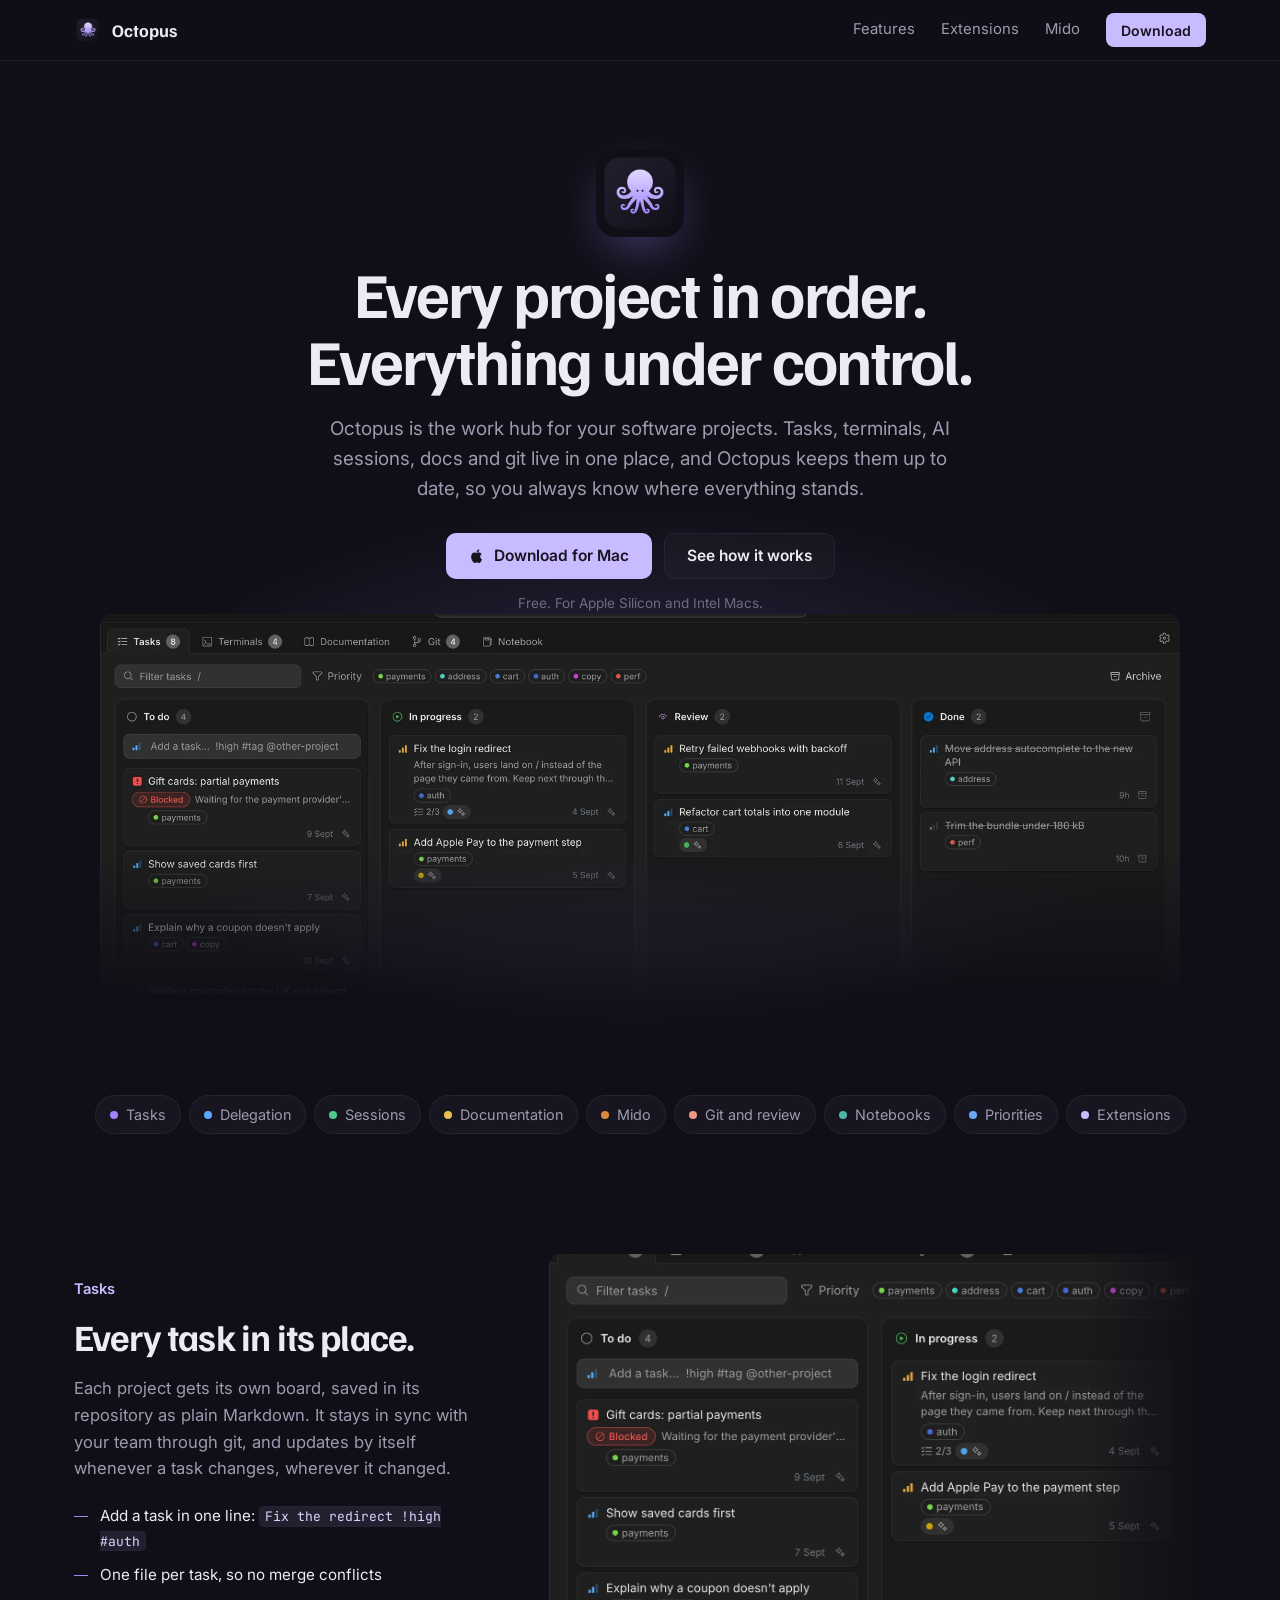
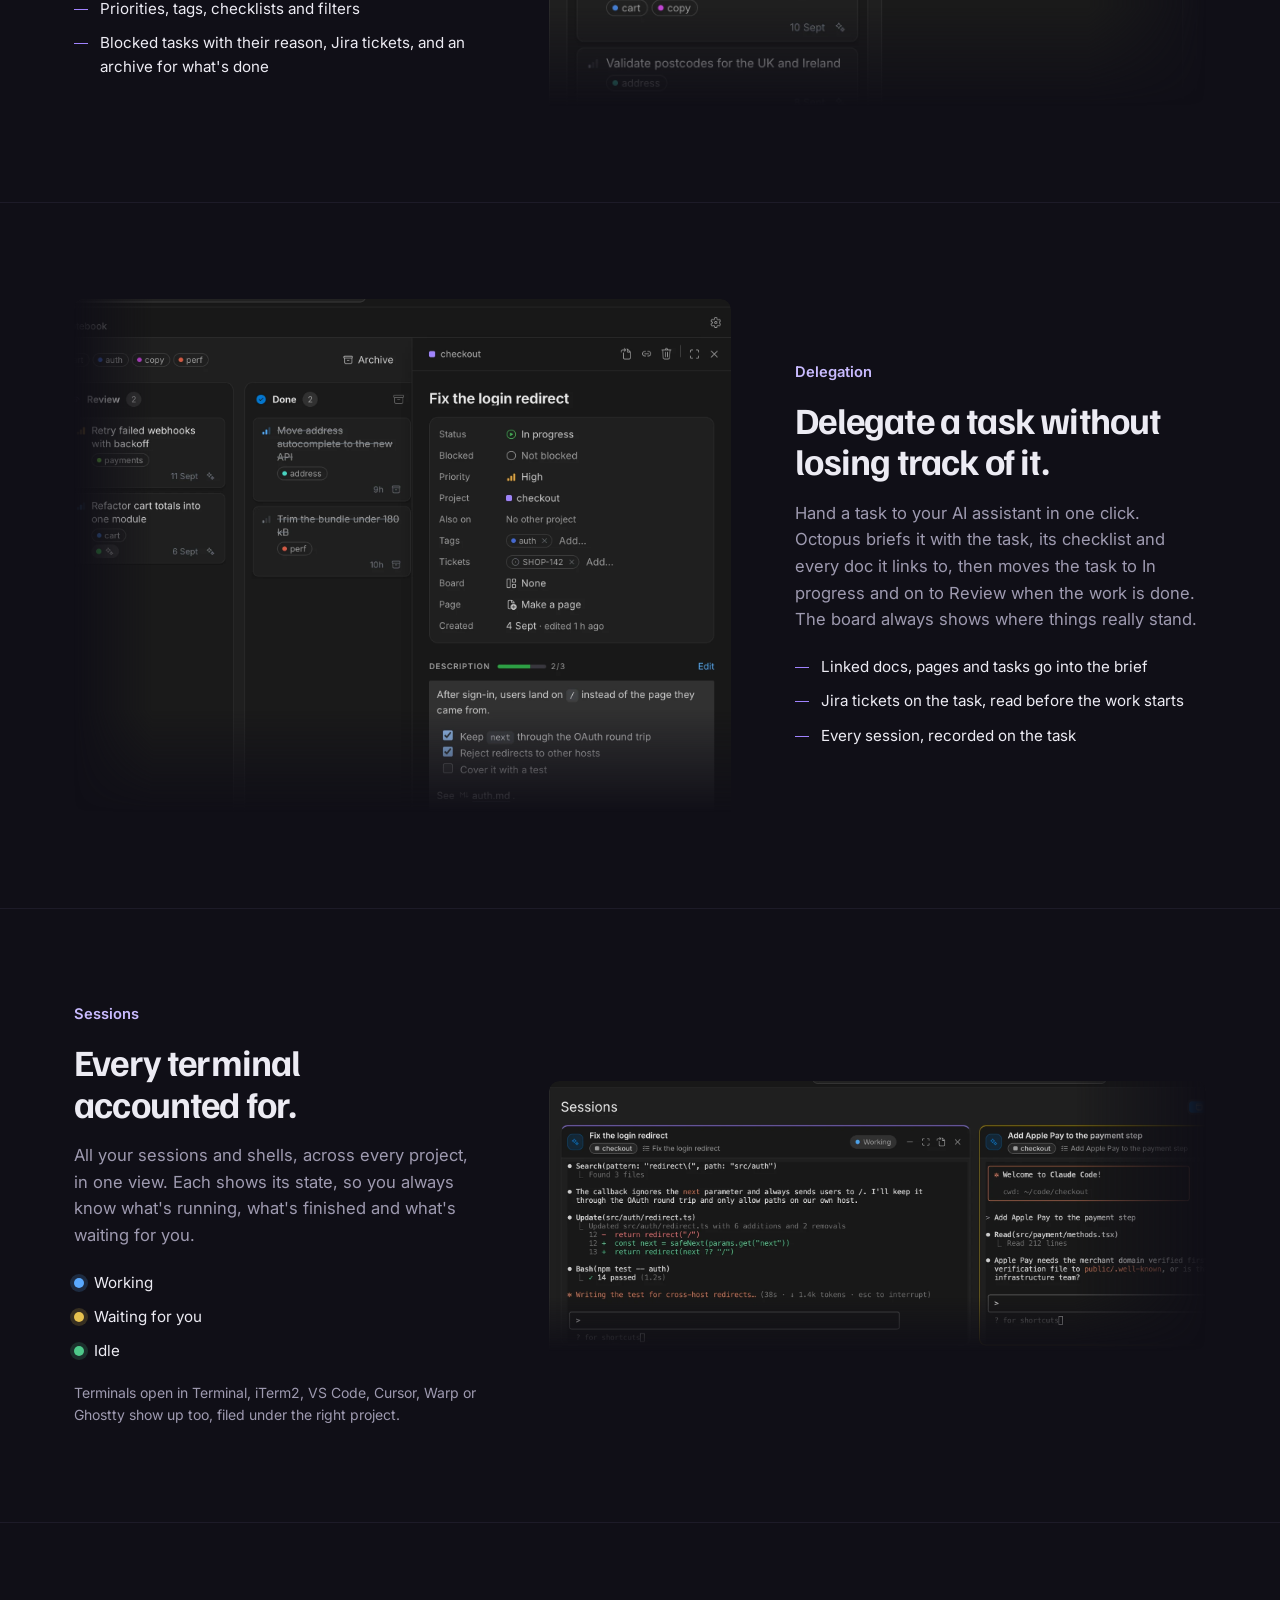
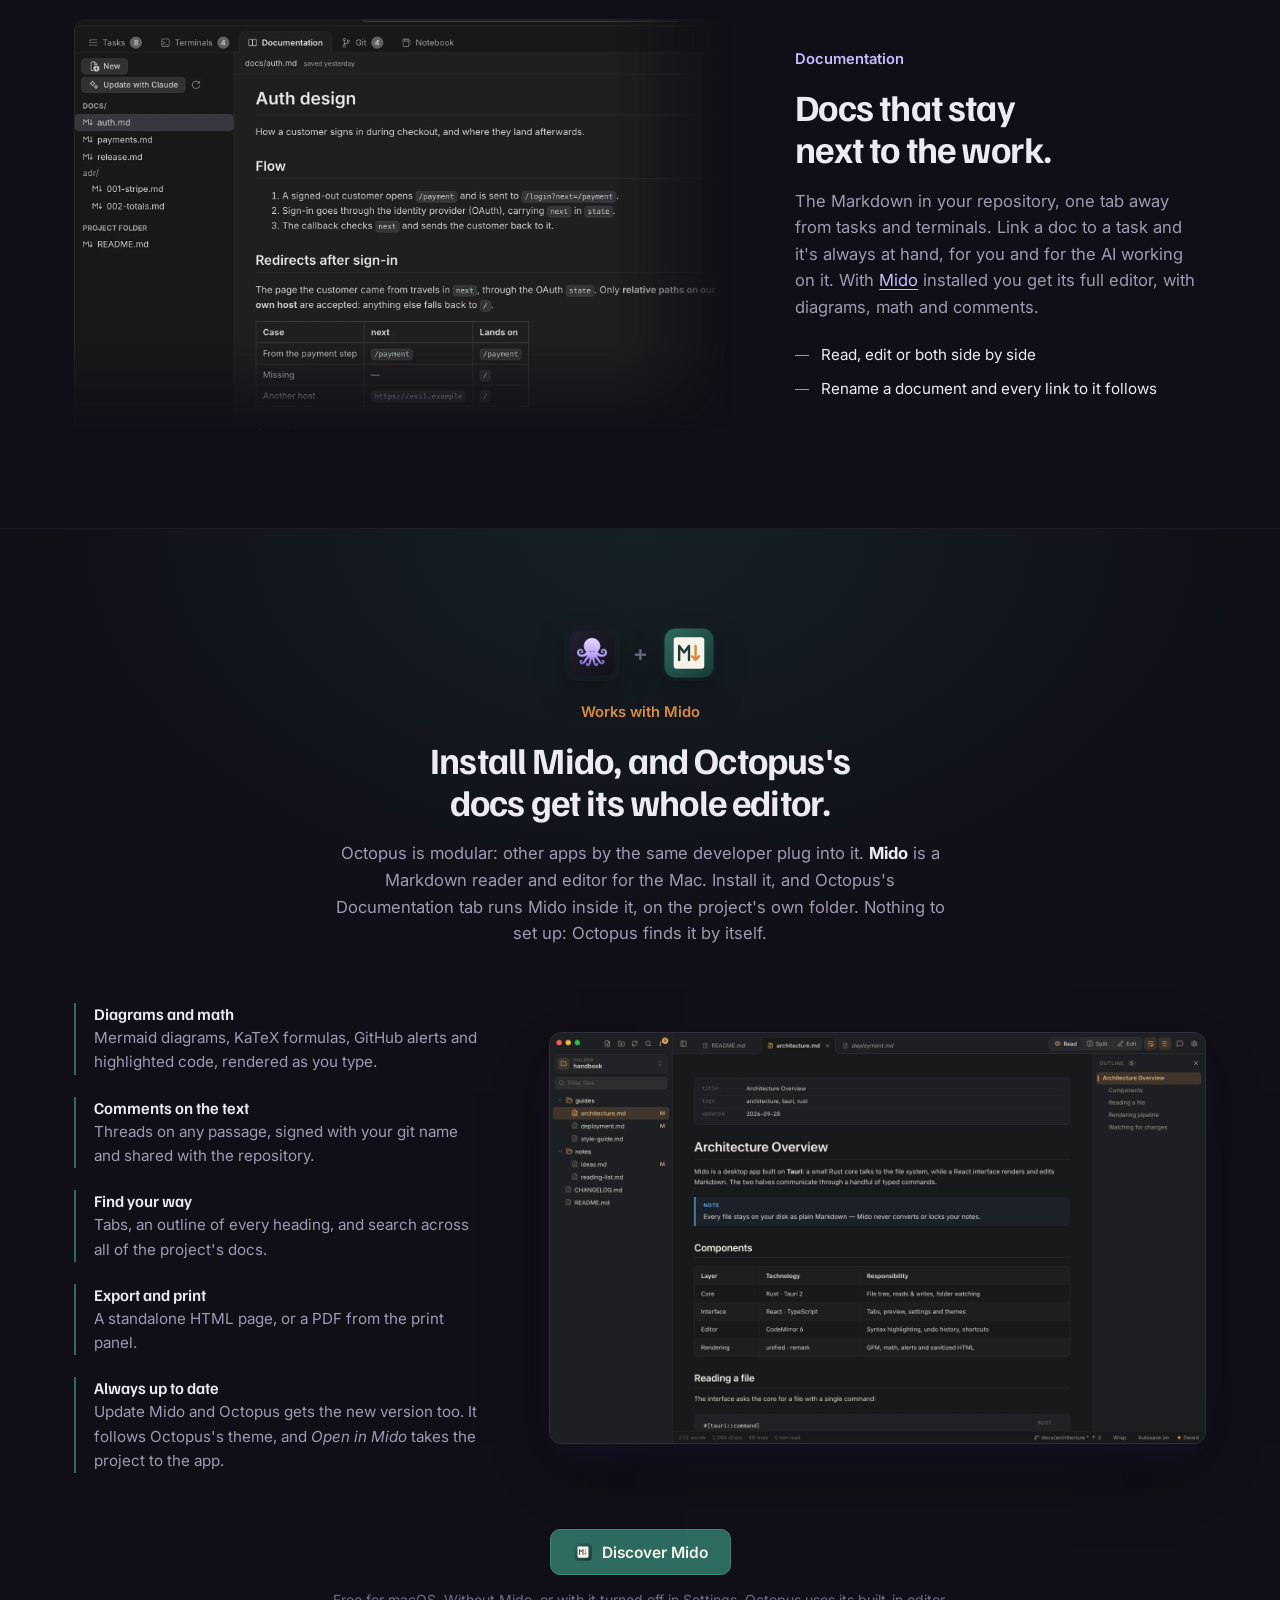
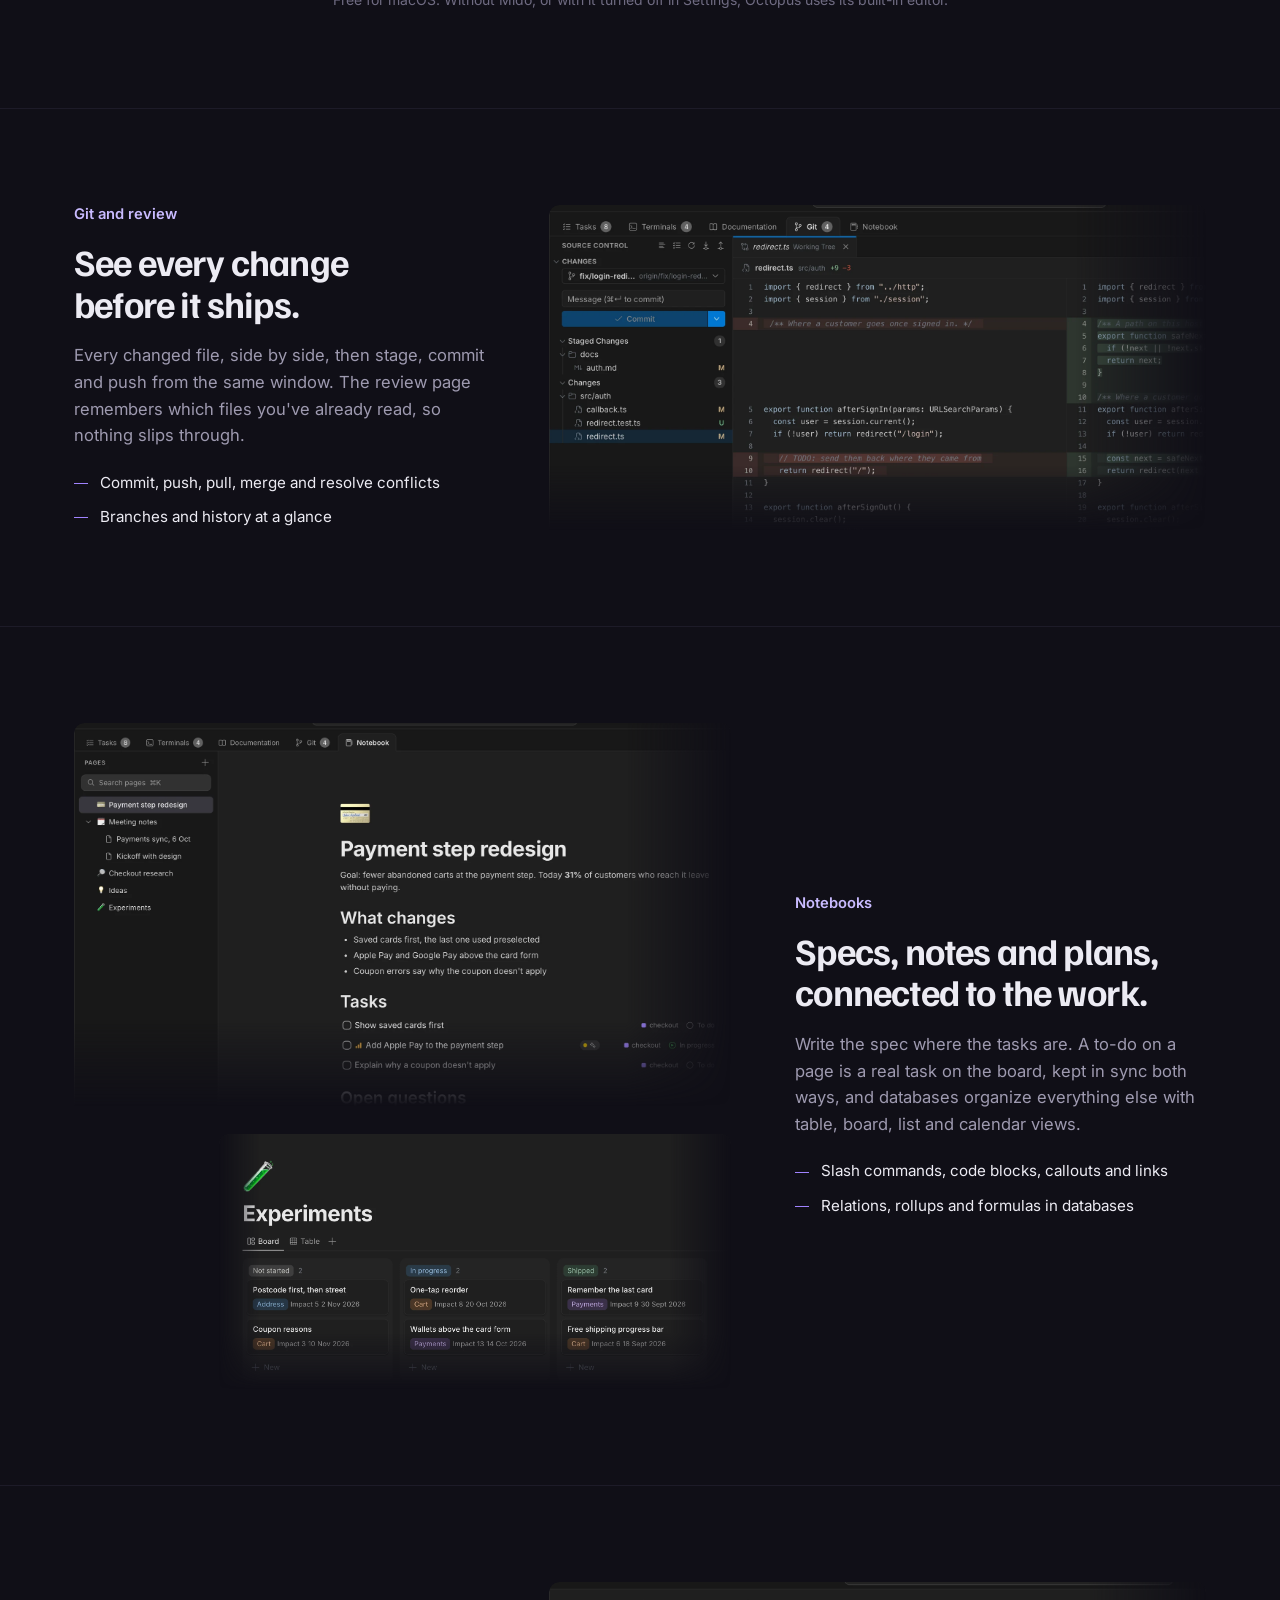
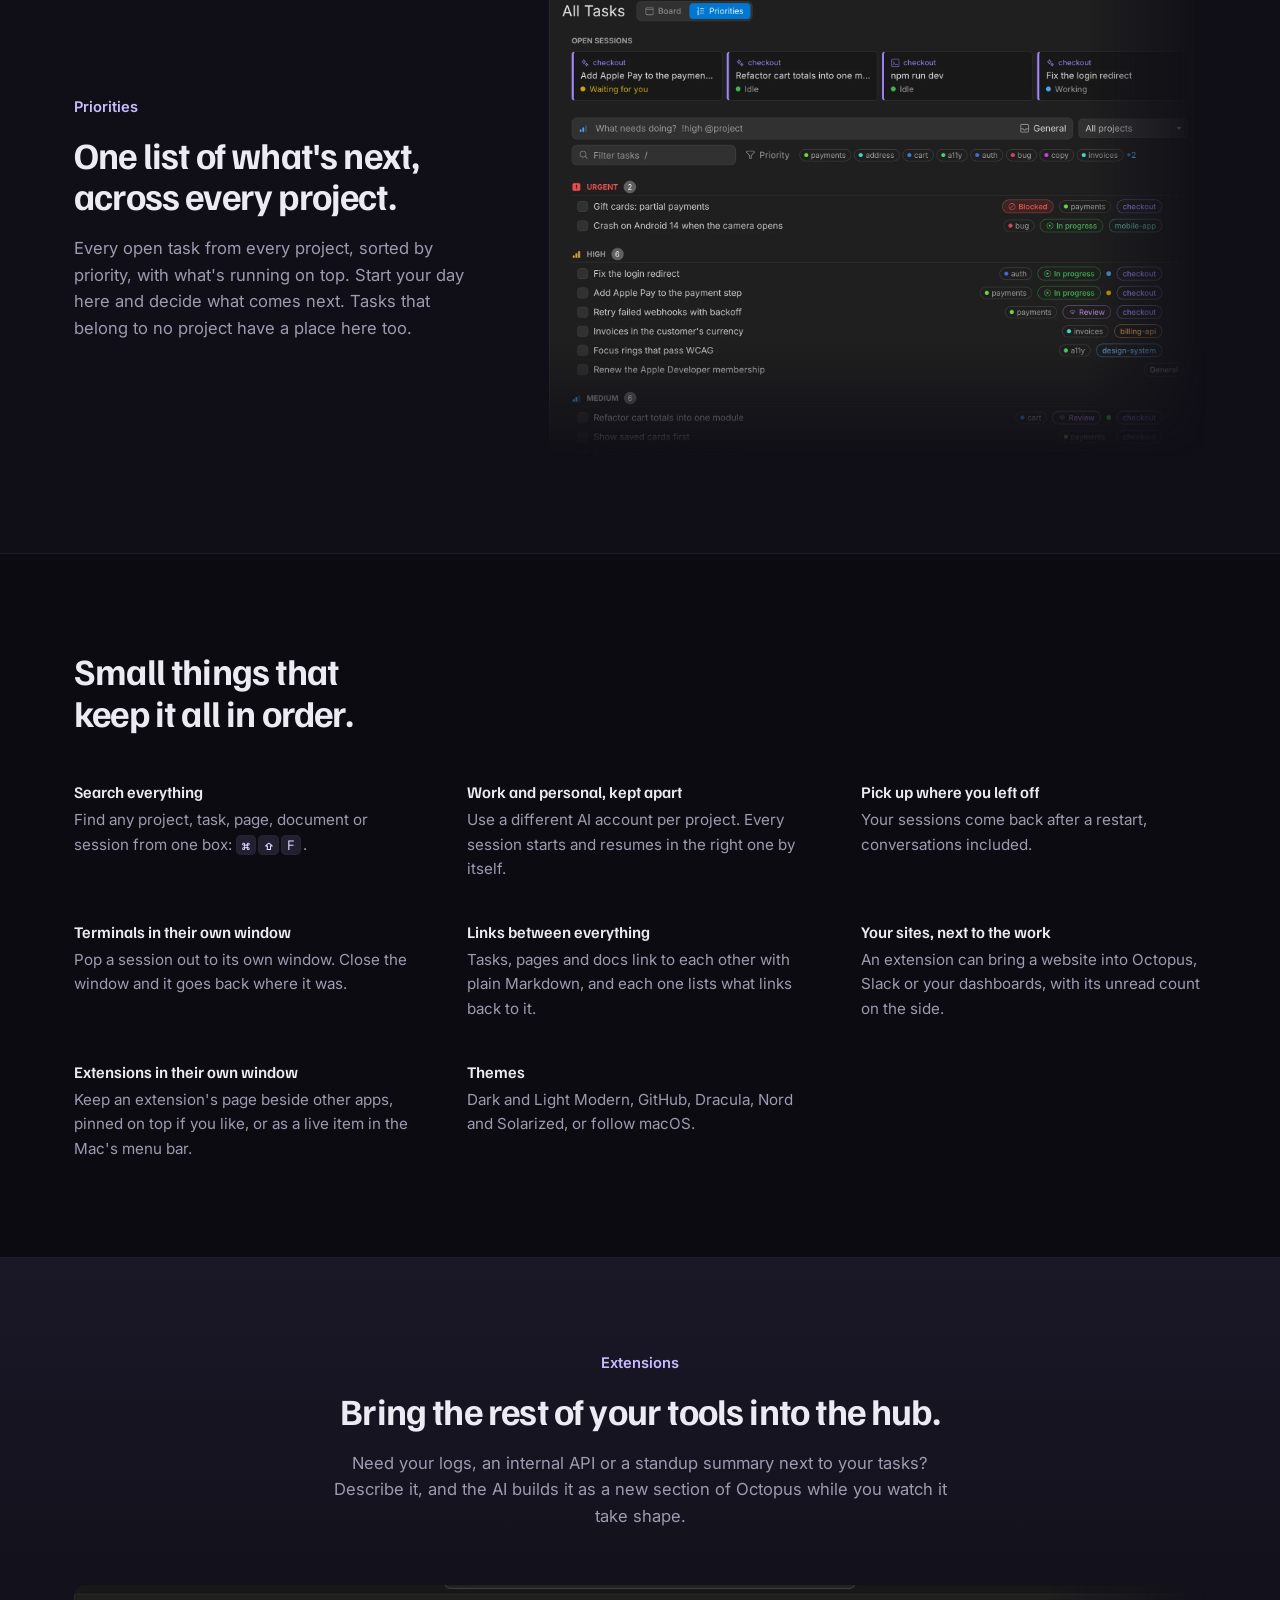
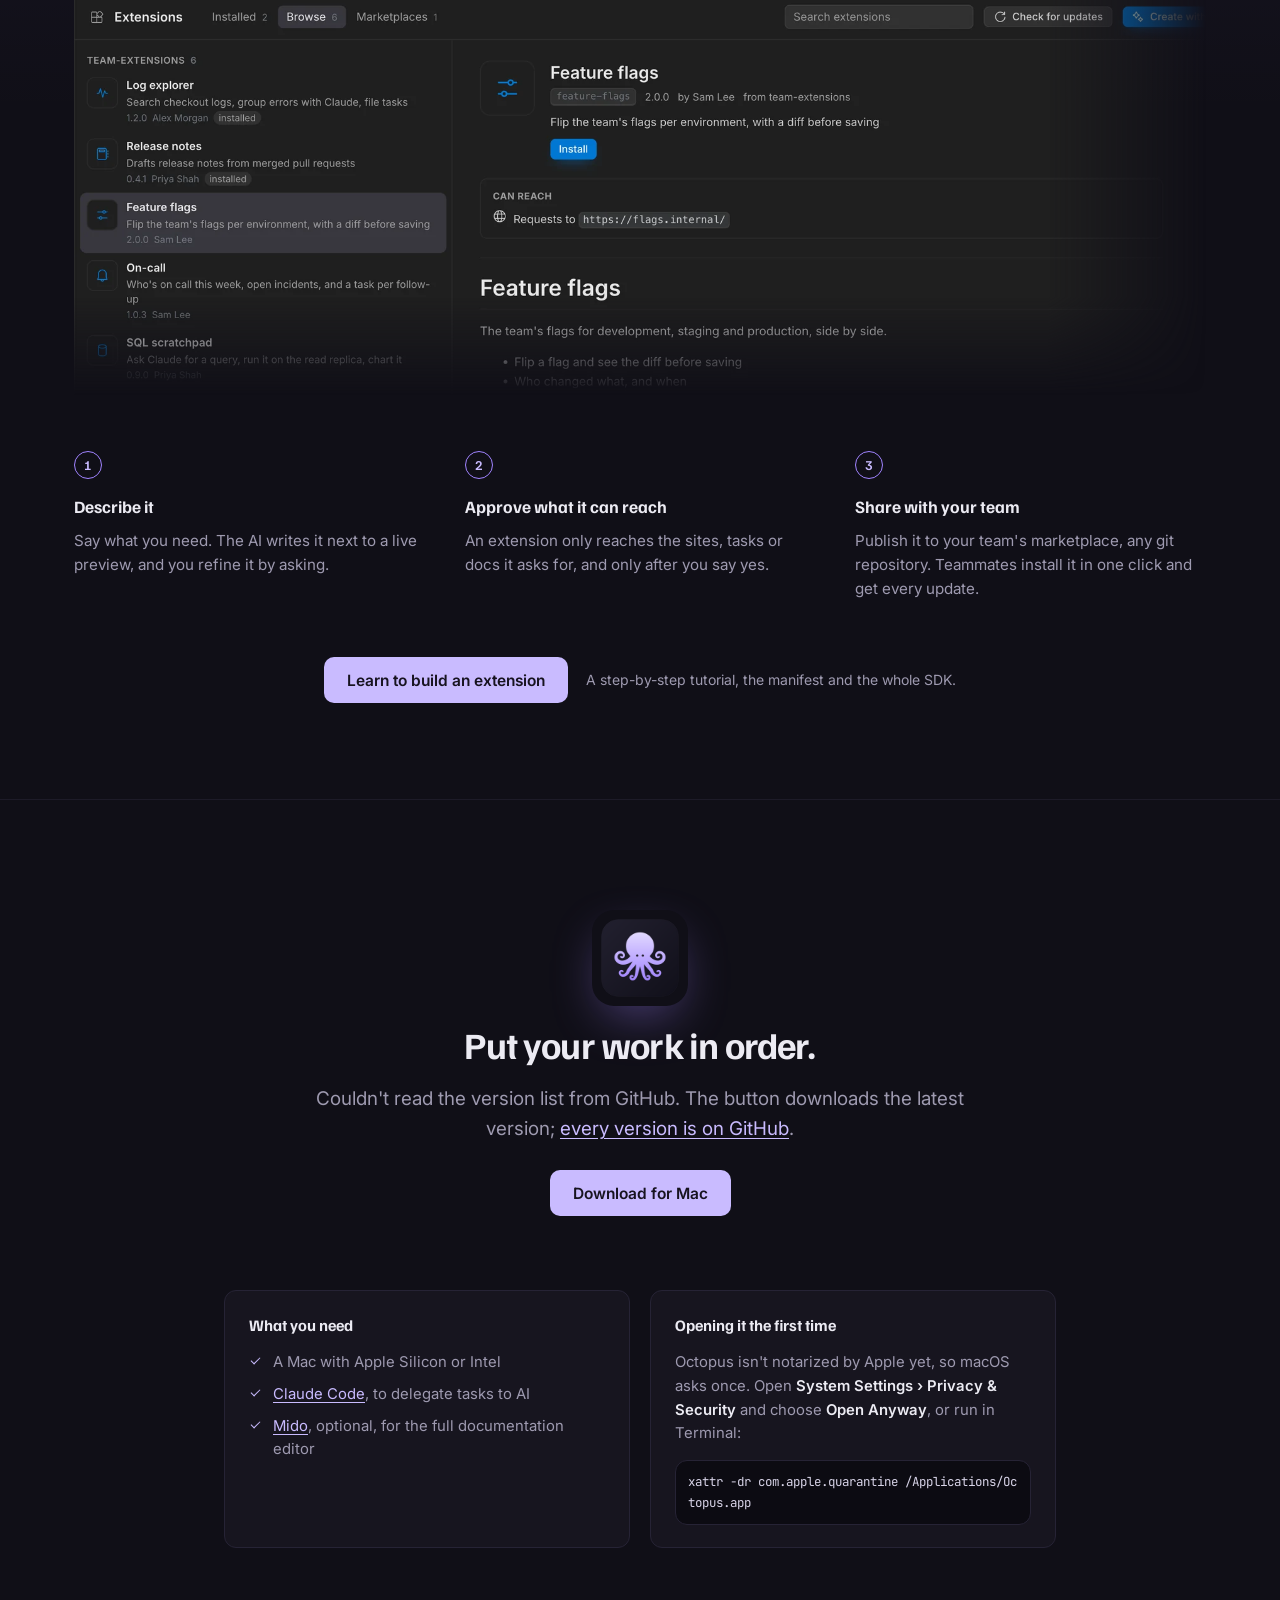
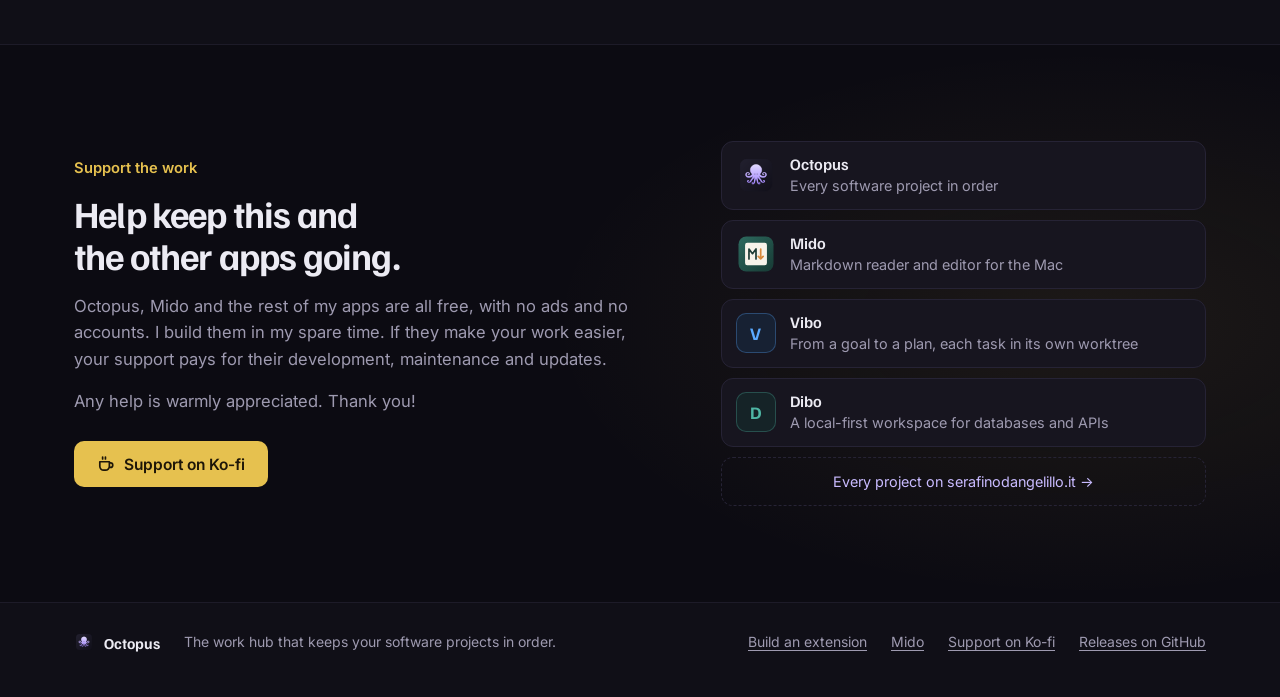
==== docs/index.html @ bd35126a "Support: no goal, generic Co-Authored-By: Claude Opus 5.5 <noreply@anthropic.com>" ====
<!doctype html>
<html lang="en">
<head>
  <meta charset="utf-8" />
  <meta name="viewport" content="width=device-width, initial-scale=1" />
  <title>Octopus for Mac: tasks, terminals, Claude Code sessions, docs and git in one hub</title>
  <meta name="description" content="Octopus is a free Mac work hub for software projects: Markdown task boards, terminals, Claude Code sessions, docs, notebooks and git review for every project, in one place and always up to date." />
  <link rel="canonical" href="https://serafo27.github.io/octopus-site/" />
  <meta name="robots" content="index, follow, max-image-preview:large" />
  <meta name="google-site-verification" content="oS3IrAqQsCEWiC9Gjbui34rw_EFsDYZkD96Qg3LKcAs" />
  <meta name="color-scheme" content="dark" />
  <meta name="theme-color" content="#100f17" />
  <meta property="og:type" content="website" />
  <meta property="og:site_name" content="Octopus" />
  <meta property="og:url" content="https://serafo27.github.io/octopus-site/" />
  <meta property="og:title" content="Octopus: every project in order" />
  <meta property="og:description" content="Tasks, terminals, AI sessions, docs and git for every project, organized in one Mac app that keeps itself up to date." />
  <meta property="og:image" content="https://serafo27.github.io/octopus-site/assets/og.png" />
  <meta property="og:image:width" content="1200" />
  <meta property="og:image:height" content="630" />
  <meta property="og:image:alt" content="Octopus, every project in order: the task board of a project, with To do, In progress and Review columns." />
  <meta name="twitter:card" content="summary_large_image" />
  <link rel="icon" type="image/png" href="assets/favicon.png" />
  <link rel="apple-touch-icon" href="assets/icon.png" />
  <script type="application/ld+json">
  {
    "@context": "https://schema.org",
    "@graph": [
      {
        "@type": "SoftwareApplication",
        "name": "Octopus",
        "url": "https://serafo27.github.io/octopus-site/",
        "description": "A Mac work hub for software projects: task boards in Markdown, terminals, Claude Code sessions, docs, notebooks and git review for every project, in one place.",
        "applicationCategory": "DeveloperApplication",
        "operatingSystem": "macOS",
        "image": "https://serafo27.github.io/octopus-site/assets/og.png",
        "screenshot": "https://serafo27.github.io/octopus-site/assets/screens/board.webp",
        "downloadUrl": "https://github.com/serafo27/octopus-site/releases/latest/download/Octopus.dmg",
        "offers": { "@type": "Offer", "price": "0", "priceCurrency": "USD" },
        "author": { "@type": "Person", "name": "Serafino D'Angelillo" }
      },
      {
        "@type": "WebSite",
        "name": "Octopus",
        "url": "https://serafo27.github.io/octopus-site/"
      }
    ]
  }
  </script>
  <link rel="preconnect" href="https://fonts.googleapis.com" />
  <link rel="preconnect" href="https://fonts.gstatic.com" crossorigin />
  <link href="https://fonts.googleapis.com/css2?family=Familjen+Grotesk:wght@500;600;700&family=Inter:wght@400;500;600&family=JetBrains+Mono:wght@400&display=swap" rel="stylesheet" />
  <link rel="stylesheet" href="styles.css" />
  <script src="site-config.js"></script>
  <script src="app.js" defer></script>
</head>
<body>
  <a class="skip" href="#main">Skip to content</a>

  <header class="top">
    <div class="wrap top-row">
      <a class="brand" href="./" aria-label="Octopus home">
        <img src="assets/icon.png" alt="" width="28" height="28" />
        <span>Octopus</span>
      </a>
      <nav aria-label="Sections">
        <a href="#features">Features</a>
        <a href="#extensions">Extensions</a>
        <a href="#mido">Mido</a>
        <a class="button small" href="#download">Download</a>
      </nav>
    </div>
  </header>

  <main id="main">
    <!-- Hero -->
    <section class="hero">
      <div class="wrap hero-copy">
        <img class="hero-icon" src="assets/icon.png" alt="" width="88" height="88" />
        <h1>Every project in order. Everything under&nbsp;control.</h1>
        <p class="lede">Octopus is the work hub for your software projects. Tasks, terminals, AI sessions, docs and git live in one place, and Octopus keeps them up to date, so you always know where everything stands.</p>
        <div class="cta">
          <a class="button primary" href="#download" data-download-link>
            <svg aria-hidden="true" viewBox="0 0 16 16" width="16" height="16"><path fill="currentColor" d="M11.2 8.4c0-1.6 1.3-2.4 1.4-2.5-.8-1.1-2-1.3-2.4-1.3-1-.1-2 .6-2.5.6s-1.3-.6-2.2-.6C4.4 4.6 3.3 5.3 2.7 6.4c-1.2 2.1-.3 5.2.9 6.9.6.8 1.2 1.7 2.1 1.7.8 0 1.2-.5 2.2-.5s1.3.5 2.2.5c.9 0 1.5-.8 2-1.7.7-1 .9-1.9.9-2-.1 0-1.8-.7-1.8-2.9ZM9.6 3.6c.5-.6.8-1.3.7-2.1-.7 0-1.5.5-2 1.1-.4.5-.8 1.3-.7 2.1.8 0 1.5-.4 2-1.1Z"/></svg>
            <span data-download-label>Download for Mac</span>
          </a>
          <a class="button ghost" href="#features">See how it works</a>
        </div>
        <p class="cta-note" data-download-note>Free. For Apple Silicon and Intel Macs.</p>
      </div>
      <div class="wrap wrap-wide">
        <figure class="shot crop shot-hero" style="--fb:62%"><img src="assets/screens/hero-board.webp" width="1800" height="641" data-full="assets/screens/board.webp" alt="The checkout project's task board: To do, In progress, Review and Done, with priorities, tags and the sessions working on each task." fetchpriority="high" /></figure>
      </div>
    </section>

    <!-- Feature index -->
    <nav class="index wrap" id="features" aria-label="Features">
      <a href="#tasks"><span class="dot" style="--c:#a083ff"></span>Tasks</a>
      <a href="#delegate"><span class="dot" style="--c:#5aa9ff"></span>Delegation</a>
      <a href="#sessions"><span class="dot" style="--c:#4ec98a"></span>Sessions</a>
      <a href="#docs"><span class="dot" style="--c:#e6c14f"></span>Documentation</a>
      <a href="#mido"><span class="dot" style="--c:#d98a3d"></span>Mido</a>
      <a href="#git"><span class="dot" style="--c:#f29a80"></span>Git and review</a>
      <a href="#notebooks"><span class="dot" style="--c:#4fb6a5"></span>Notebooks</a>
      <a href="#priorities"><span class="dot" style="--c:#6aa7f0"></span>Priorities</a>
      <a href="#extensions"><span class="dot" style="--c:#c9bbff"></span>Extensions</a>
    </nav>

    <!-- Features: one each -->
    <section class="feature" id="tasks">
      <div class="wrap feature-row">
        <div class="feature-copy">
          <p class="kicker">Tasks</p>
          <h2>Every task in its place.</h2>
          <p>Each project gets its own board, saved in its repository as plain Markdown. It stays in sync with your team through git, and updates by itself whenever a task changes, wherever it changed.</p>
          <ul class="points">
            <li>Add a task in one line: <code>Fix the redirect !high #auth</code></li>
            <li>One file per task, so no merge conflicts</li>
            <li>Priorities, tags, checklists and filters</li>
            <li>Blocked tasks with their reason, Jira tickets, and an archive for what's done</li>
          </ul>
        </div>
        <figure class="shot crop" style="--fr:82%;--fb:78%"><img src="assets/screens/tasks-crop.webp" width="1428" height="981" data-full="assets/screens/board.webp" loading="lazy" alt="The checkout project's task board with To do, In progress, Review and Done columns." /></figure>
      </div>
    </section>

    <section class="feature flip" id="delegate">
      <div class="wrap feature-row">
        <div class="feature-copy">
          <p class="kicker">Delegation</p>
          <h2>Delegate a task without losing track of it.</h2>
          <p>Hand a task to your AI assistant in one click. Octopus briefs it with the task, its checklist and every doc it links to, then moves the task to In progress and on to Review when the work is done. The board always shows where things really stand.</p>
          <ul class="points">
            <li>Linked docs, pages and tasks go into the brief</li>
            <li>Jira tickets on the task, read before the work starts</li>
            <li>Every session, recorded on the task</li>
          </ul>
        </div>
        <figure class="shot crop" style="--fl:12%;--fb:80%"><img src="assets/screens/task-crop.webp" width="1728" height="1350" data-full="assets/screens/task.webp" loading="lazy" alt="A task's details beside the board: status, blocked, priority, tags, a Jira ticket, a description with a checklist, the page that links to it and the session working on it." /></figure>
      </div>
    </section>

    <section class="feature" id="sessions">
      <div class="wrap feature-row">
        <div class="feature-copy">
          <p class="kicker">Sessions</p>
          <h2>Every terminal accounted for.</h2>
          <p>All your sessions and shells, across every project, in one view. Each shows its state, so you always know what's running, what's finished and what's waiting for you.</p>
          <ul class="points states">
            <li><span class="dot" style="--c:var(--working)"></span>Working</li>
            <li><span class="dot" style="--c:var(--waiting)"></span>Waiting for you</li>
            <li><span class="dot" style="--c:var(--idle)"></span>Idle</li>
          </ul>
          <p class="small">Terminals open in Terminal, iTerm2, VS Code, Cursor, Warp or Ghostty show up too, filed under the right project.</p>
        </div>
        <figure class="shot crop" style="--fr:80%;--fb:80%"><img src="assets/screens/sessions-crop.webp" width="1800" height="739" data-full="assets/screens/sessions.webp" loading="lazy" alt="The Sessions view: four terminals in a grid, one working, one waiting for an answer, one idle, and a dev server." /></figure>
      </div>
    </section>

    <section class="feature flip" id="docs">
      <div class="wrap feature-row">
        <div class="feature-copy">
          <p class="kicker">Documentation</p>
          <h2>Docs that stay next to the work.</h2>
          <p>The Markdown in your repository, one tab away from tasks and terminals. Link a doc to a task and it's always at hand, for you and for the AI working on it. With <a href="#mido">Mido</a> installed you get its full editor, with diagrams, math and comments.</p>
          <ul class="points">
            <li>Read, edit or both side by side</li>
            <li>Rename a document and every link to it follows</li>
          </ul>
        </div>
        <figure class="shot crop" style="--fr:82%;--fb:78%"><img src="assets/screens/docs-crop.webp" width="1800" height="1131" data-full="assets/screens/docs.webp" loading="lazy" alt="The Documentation tab showing docs/auth.md with headings, a list and a table." /></figure>
      </div>
    </section>

    <!-- Mido: a companion app that plugs into Octopus -->
    <section class="feature mido" id="mido">
      <div class="wrap">
        <div class="mido-head">
          <div class="mido-pair" aria-hidden="true">
            <img src="assets/icon.png" alt="" width="56" height="56" />
            <span class="mido-plus">+</span>
            <img src="assets/mido/icon.svg" alt="" width="56" height="56" />
          </div>
          <p class="kicker">Works with Mido</p>
          <h2>Install Mido, and Octopus's docs get its whole editor.</h2>
          <p>Octopus is modular: other apps by the same developer plug into it. <b>Mido</b> is a Markdown reader and editor for the Mac. Install it, and Octopus's Documentation tab runs Mido inside it, on the project's own folder. Nothing to set up: Octopus finds it by itself.</p>
        </div>
        <div class="feature-row">
          <ul class="mido-gains">
            <li><b>Diagrams and math</b>Mermaid diagrams, KaTeX formulas, GitHub alerts and highlighted code, rendered as you type.</li>
            <li><b>Comments on the text</b>Threads on any passage, signed with your git name and shared with the repository.</li>
            <li><b>Find your way</b>Tabs, an outline of every heading, and search across all of the project's docs.</li>
            <li><b>Export and print</b>A standalone HTML page, or a PDF from the print panel.</li>
            <li><b>Always up to date</b>Update Mido and Octopus gets the new version too. It follows Octopus's theme, and <i>Open in Mido</i> takes the project to the app.</li>
          </ul>
          <figure class="shot own-lights"><img src="assets/mido/read.webp" width="2880" height="1800" loading="lazy" alt="Mido showing architecture.md: the folder's files on the left, a front matter card, a note, a table and the document's outline on the right." /></figure>
        </div>
        <div class="mido-cta">
          <a class="button mido-button" href="https://serafo27.github.io/mido/" rel="noopener">
            <img src="assets/mido/icon.svg" alt="" width="20" height="20" />
            Discover Mido
          </a>
        </div>
        <p class="small mido-note">Free for macOS. Without Mido, or with it turned off in Settings, Octopus uses its built-in editor.</p>
      </div>
    </section>

    <section class="feature" id="git">
      <div class="wrap feature-row">
        <div class="feature-copy">
          <p class="kicker">Git and review</p>
          <h2>See every change before it ships.</h2>
          <p>Every changed file, side by side, then stage, commit and push from the same window. The review page remembers which files you've already read, so nothing slips through.</p>
          <ul class="points">
            <li>Commit, push, pull, merge and resolve conflicts</li>
            <li>Branches and history at a glance</li>
          </ul>
        </div>
        <figure class="shot crop" style="--fr:80%;--fb:80%"><img src="assets/screens/git-crop.webp" width="1800" height="890" data-full="assets/screens/git.webp" loading="lazy" alt="The Git tab: changed files on the left and a side-by-side diff of src/auth/redirect.ts." /></figure>
      </div>
    </section>

    <section class="feature flip" id="notebooks">
      <div class="wrap feature-row">
        <div class="feature-copy">
          <p class="kicker">Notebooks</p>
          <h2>Specs, notes and plans, connected to the work.</h2>
          <p>Write the spec where the tasks are. A to-do on a page is a real task on the board, kept in sync both ways, and databases organize everything else with table, board, list and calendar views.</p>
          <ul class="points">
            <li>Slash commands, code blocks, callouts and links</li>
            <li>Relations, rollups and formulas in databases</li>
          </ul>
        </div>
        <div class="shot-pair">
          <figure class="shot crop" style="--fr:84%;--fb:78%"><img src="assets/screens/notebook-crop.webp" width="1800" height="1049" data-full="assets/screens/notebook.webp" loading="lazy" alt="A notebook page, Payment step redesign, with headings, lists and three tasks embedded with their status." /></figure>
          <figure class="shot crop" style="--fl:8%;--fr:88%;--fb:78%"><img src="assets/screens/database-crop.webp" width="1771" height="882" data-full="assets/screens/database.webp" loading="lazy" alt="A database, Experiments, in a board view grouped by status." /></figure>
        </div>
      </div>
    </section>

    <section class="feature" id="priorities">
      <div class="wrap feature-row">
        <div class="feature-copy">
          <p class="kicker">Priorities</p>
          <h2>One list of what's next, across every project.</h2>
          <p>Every open task from every project, sorted by priority, with what's running on top. Start your day here and decide what comes next. Tasks that belong to no project have a place here too.</p>
        </div>
        <figure class="shot crop" style="--fr:82%;--fb:76%"><img src="assets/screens/priorities-crop.webp" width="1800" height="1301" data-full="assets/screens/priorities.webp" loading="lazy" alt="All Tasks in the Priorities view: open sessions on top, then tasks from four projects grouped as urgent, high and medium." /></figure>
      </div>
    </section>

    <!-- The rest, briefly -->
    <section class="more">
      <div class="wrap">
        <h2 class="more-title">Small things that keep it all in order.</h2>
        <dl class="more-grid">
          <div><dt>Search everything</dt><dd>Find any project, task, page, document or session from one box: <kbd>⌘</kbd><kbd>⇧</kbd><kbd>F</kbd>.</dd></div>
          <div><dt>Work and personal, kept apart</dt><dd>Use a different AI account per project. Every session starts and resumes in the right one by itself.</dd></div>
          <div><dt>Pick up where you left off</dt><dd>Your sessions come back after a restart, conversations included.</dd></div>
          <div><dt>Terminals in their own window</dt><dd>Pop a session out to its own window. Close the window and it goes back where it was.</dd></div>
          <div><dt>Links between everything</dt><dd>Tasks, pages and docs link to each other with plain Markdown, and each one lists what links back to it.</dd></div>
          <div><dt>Your sites, next to the work</dt><dd>An extension can bring a website into Octopus, Slack or your dashboards, with its unread count on the side.</dd></div>
          <div><dt>Extensions in their own window</dt><dd>Keep an extension's page beside other apps, pinned on top if you like, or as a live item in the Mac's menu bar.</dd></div>
          <div><dt>Themes</dt><dd>Dark and Light Modern, GitHub, Dracula, Nord and Solarized, or follow macOS.</dd></div>
        </dl>
      </div>
    </section>

    <!-- Extensions -->
    <section class="feature extensions" id="extensions">
      <div class="wrap">
        <div class="ext-head">
          <p class="kicker">Extensions</p>
          <h2>Bring the rest of your tools into the hub.</h2>
          <p>Need your logs, an internal API or a standup summary next to your tasks? Describe it, and the AI builds it as a new section of Octopus while you watch it take shape.</p>
        </div>
        <figure class="shot crop" style="--fr:86%;--fb:76%"><img src="assets/screens/extensions-crop.webp" width="1800" height="651" data-full="assets/screens/extensions.webp" loading="lazy" alt="The Extensions section: a team marketplace with six extensions, and the details of Feature flags with what it can reach." /></figure>
        <ol class="ext-steps">
          <li>
            <h3>Describe it</h3>
            <p>Say what you need. The AI writes it next to a live preview, and you refine it by asking.</p>
          </li>
          <li>
            <h3>Approve what it can reach</h3>
            <p>An extension only reaches the sites, tasks or docs it asks for, and only after you say yes.</p>
          </li>
          <li>
            <h3>Share with your team</h3>
            <p>Publish it to your team's marketplace, any git repository. Teammates install it in one click and get every update.</p>
          </li>
        </ol>
        <div class="ext-cta">
          <a class="button primary" href="extensions/">Learn to build an extension</a>
          <span class="small">A step-by-step tutorial, the manifest and the whole SDK.</span>
        </div>
      </div>
    </section>

    <!-- Download -->
    <section class="download" id="download">
      <div class="wrap download-card">
        <img src="assets/icon.png" alt="" width="96" height="96" />
        <h2>Put your work in order.</h2>
        <p class="lede" data-release-summary>Looking up the latest version…</p>
        <div class="cta">
          <a class="button primary" href="#" data-download-link hidden>
            <span data-download-label>Download for Mac</span>
          </a>
        </div>
        <p class="small" data-download-alt></p>
      </div>

      <div class="wrap download-info">
        <div class="info-card">
          <h3>What you need</h3>
          <ul class="checklist">
            <li>A Mac with Apple Silicon or Intel</li>
            <li><a href="https://docs.claude.com/en/docs/claude-code/overview" rel="noopener">Claude Code</a>, to delegate tasks to AI</li>
            <li><a href="https://serafo27.github.io/mido/" rel="noopener">Mido</a>, optional, for the full documentation editor</li>
          </ul>
        </div>
        <div class="info-card">
          <h3>Opening it the first time</h3>
          <p>Octopus isn't notarized by Apple yet, so macOS asks once. Open <b>System Settings › Privacy &amp; Security</b> and choose <b>Open Anyway</b>, or run in Terminal:</p>
          <pre class="code"><code>xattr -dr com.apple.quarantine /Applications/Octopus.app</code></pre>
        </div>
      </div>

      <div class="wrap releases-wrap" data-releases-wrap hidden>
        <h3>Earlier versions</h3>
        <ul class="releases" data-releases></ul>
      </div>
    </section>

    <!-- Support: every app is free; Ko-fi pays for the work -->
    <section class="support" id="support">
      <div class="wrap support-card">
        <div class="support-copy">
          <p class="kicker">Support the work</p>
          <h2>Help keep this and the other apps going.</h2>
          <p>Octopus, Mido and the rest of my apps are all free, with no ads and no accounts. I build them in my spare time. If they make your work easier, your support pays for their development, maintenance and updates.</p>
          <p>Any help is warmly appreciated. Thank you!</p>
          <div class="support-cta">
            <a class="button kofi" href="https://ko-fi.com/heptartle" rel="noopener">
              <svg aria-hidden="true" viewBox="0 0 16 16" width="18" height="18"><path fill="none" stroke="currentColor" stroke-width="1.5" stroke-linecap="round" stroke-linejoin="round" d="M2.5 6h8.5v4a3.5 3.5 0 0 1-3.5 3.5h-1.5A3.5 3.5 0 0 1 2.5 10V6Zm8.5 1h1a2 2 0 0 1 0 4h-1.2M5 1.8v1.7M7.5 1.8v1.7"/></svg>
              Support on Ko-fi
            </a>
          </div>
        </div>
        <ul class="apps" aria-label="The apps you support">
          <li><a href="./"><img src="assets/icon.png" alt="" width="40" height="40" /><span><b>Octopus</b>Every software project in order</span></a></li>
          <li><a href="https://serafo27.github.io/mido/" rel="noopener"><img src="assets/mido/icon.svg" alt="" width="40" height="40" /><span><b>Mido</b>Markdown reader and editor for the Mac</span></a></li>
          <li><a href="https://viboai.net" rel="noopener"><span class="app-mark" style="--c:#5aa9ff">V</span><span><b>Vibo</b>From a goal to a plan, each task in its own worktree</span></a></li>
          <li><a href="https://serafo27.github.io/dibo-releases/" rel="noopener"><span class="app-mark" style="--c:#4fb6a5">D</span><span><b>Dibo</b>A local-first workspace for databases and APIs</span></a></li>
          <li class="apps-more"><a href="https://serafinodangelillo.it" rel="noopener">Every project on serafinodangelillo.it →</a></li>
        </ul>
      </div>
    </section>
  </main>

  <footer class="foot">
    <div class="wrap foot-row">
      <span class="brand"><img src="assets/icon.png" alt="" width="20" height="20" /> Octopus</span>
      <span class="small grow">The work hub that keeps your software projects in order.</span>
      <a class="small" href="extensions/">Build an extension</a>
      <a class="small" href="https://serafo27.github.io/mido/" rel="noopener">Mido</a>
      <a class="small" href="https://ko-fi.com/heptartle" rel="noopener">Support on Ko-fi</a>
      <a class="small" data-repo-link href="https://github.com/serafo27/octopus-site/releases">Releases on GitHub</a>
    </div>
  </footer>

  <dialog class="lightbox" data-lightbox aria-label="Screenshot">
    <img alt="" />
    <button type="button" class="lightbox-close" aria-label="Close">×</button>
  </dialog>
</body>
</html>
---- docs/styles.css ----
/* Octopus site. Colours from the app icon: lavender on a violet-black squircle. Dark only, like the
   screenshots it shows. */

:root {
  --bg: #100f17;
  --bg-raised: #17151f;
  --bg-sunk: #0c0b12;
  --line: #262335;
  --line-soft: #1d1b28;
  --fg: #ecebf3;
  --fg-muted: #9e9ab0;
  --fg-faint: #6f6b82;
  --lavender: #c9bbff;
  --lavender-deep: #a083ff;
  --on-accent: #17131f;

  /* Session states, as in the app */
  --working: #5aa9ff;
  --idle: #4ec98a;
  --waiting: #e6c14f;

  --font-display: "Familjen Grotesk", "Inter", system-ui, sans-serif;
  --font-body: "Inter", system-ui, -apple-system, sans-serif;
  --font-mono: "JetBrains Mono", ui-monospace, "SF Mono", Menlo, monospace;

  --wrap: 1180px;
  --wrap-wide: 1320px;
  --radius: 12px;
  color-scheme: dark;
}

*, *::before, *::after { box-sizing: border-box; }
html { scroll-behavior: smooth; scroll-padding-top: 72px; -webkit-text-size-adjust: 100%; }
@media (prefers-reduced-motion: reduce) { html { scroll-behavior: auto; } }

body {
  margin: 0;
  background: var(--bg);
  color: var(--fg);
  font: 400 16px/1.6 var(--font-body);
  -webkit-font-smoothing: antialiased;
}

img { max-width: 100%; height: auto; display: block; }
a { color: var(--lavender); text-underline-offset: 3px; }
a:hover { color: #fff; }
:focus-visible { outline: 2px solid var(--lavender); outline-offset: 3px; border-radius: 6px; }
p { margin: 0; }
h1, h2, h3 { font-family: var(--font-display); margin: 0; color: var(--fg); }

code, kbd { font: 400 0.86em var(--font-mono); background: #221f2e; border: 1px solid var(--line); padding: 0.05em 0.4em; border-radius: 5px; color: #dcd5ff; }
kbd { margin-right: 2px; }

.wrap { max-width: var(--wrap); margin: 0 auto; padding: 0 24px; }
.wrap-wide { max-width: var(--wrap-wide); }
@media (max-width: 600px) { .wrap { padding: 0 16px; } }

.skip { position: absolute; left: -999px; top: 8px; background: var(--lavender); color: var(--on-accent); padding: 8px 12px; border-radius: 8px; z-index: 20; }
.skip:focus { left: 8px; }
.small { font-size: 0.875rem; color: var(--fg-muted); }

/* Buttons */
.button {
  display: inline-flex; align-items: center; justify-content: center; gap: 9px;
  height: 46px; padding: 0 22px; border-radius: 10px;
  font: 600 0.97rem var(--font-body); text-decoration: none; white-space: nowrap;
  border: 1px solid transparent; transition: background-color 0.15s, border-color 0.15s;
}
.button.primary { background: var(--lavender); color: var(--on-accent); }
.button.primary:hover { background: #ddd3ff; color: var(--on-accent); }
.button.ghost { color: var(--fg); border-color: var(--line); background: rgba(255, 255, 255, 0.02); }
.button.ghost:hover { border-color: #3a3650; color: #fff; }
.button.small { height: 34px; padding: 0 14px; font-size: 0.88rem; border-radius: 8px; background: var(--lavender); color: var(--on-accent); }
.button.small:hover { background: #ddd3ff; color: var(--on-accent); }
.button[hidden] { display: none; }

/* Header */
.top { position: sticky; top: 0; z-index: 10; background: rgba(16, 15, 23, 0.78); backdrop-filter: saturate(140%) blur(14px); -webkit-backdrop-filter: saturate(140%) blur(14px); border-bottom: 1px solid var(--line-soft); }
.top-row { display: flex; align-items: center; justify-content: space-between; height: 60px; }
.brand { display: inline-flex; align-items: center; gap: 10px; color: var(--fg); text-decoration: none; font: 700 1.1rem var(--font-display); }
.brand img { border-radius: 7px; }
.top nav { display: flex; align-items: center; gap: 26px; font-size: 0.93rem; }
.top nav a:not(.button) { color: var(--fg-muted); text-decoration: none; }
.top nav a:not(.button):hover { color: var(--fg); }
@media (max-width: 560px) { .top nav a:not(.button) { display: none; } }

/* Hero */
.hero { padding: 88px 0 40px; position: relative; overflow: hidden; }
.hero::before {
  content: ""; position: absolute; inset: auto 0 0; height: 70%;
  background: radial-gradient(60% 55% at 50% 60%, rgba(160, 131, 255, 0.22), transparent 70%);
  pointer-events: none;
}
.hero-copy { text-align: center; display: grid; justify-items: center; gap: 22px; position: relative; }
.hero-icon { border-radius: 20px; box-shadow: 0 18px 50px -12px rgba(160, 131, 255, 0.45); }
h1 { font-size: clamp(2.3rem, 5.2vw, 4rem); line-height: 1.04; letter-spacing: -0.03em; font-weight: 700; max-width: 21ch; text-wrap: balance; }
.lede { font-size: 1.18rem; color: var(--fg-muted); max-width: 54ch; text-wrap: pretty; }
.cta { display: flex; flex-wrap: wrap; gap: 12px; justify-content: center; margin-top: 6px; }
.cta-note { font-size: 0.85rem; color: var(--fg-faint); margin-top: -8px; }
.shot-hero { margin-top: 64px; position: relative; }
@media (max-width: 600px) { .hero { padding-top: 56px; } .lede { font-size: 1.05rem; } .shot-hero { margin-top: 40px; } }

/* Screenshots: the app's window, its traffic lights drawn over the title bar's empty corner */
.shot {
  margin: 0; position: relative; border-radius: var(--radius); overflow: hidden;
  background: #1f1f1f; border: 1px solid #2f2c3d;
  box-shadow: 0 1px 0 rgba(255, 255, 255, 0.05) inset, 0 30px 70px -30px rgba(0, 0, 0, 0.8), 0 18px 40px -24px rgba(110, 80, 220, 0.35);
  cursor: zoom-in;
}
.shot::before {
  content: ""; position: absolute; top: 1.15%; left: 1%; width: 52px; height: 12px;
  background:
    radial-gradient(circle at 6px 6px, #ff5f57 5.5px, transparent 6px),
    radial-gradient(circle at 26px 6px, #febc2e 5.5px, transparent 6px),
    radial-gradient(circle at 46px 6px, #28c840 5.5px, transparent 6px);
}
@media (max-width: 700px) { .shot::before { transform: scale(0.6); transform-origin: left top; } }
/* Screenshots that already show their own traffic lights */
.shot.own-lights::before { display: none; }

/* Crops: a part of the window, no frame, fading out where it was cut. --fl, --fr, --fb: where the
   fade from the left, to the right and to the bottom starts (none when unset). */
.shot.crop { background: none; border: 0; box-shadow: none; border-radius: 0; overflow: visible; }
.shot.crop::before { display: none; }
.shot.crop img {
  border-radius: 10px 10px 0 0;
  -webkit-mask-image:
    linear-gradient(to right, transparent 0, #000 var(--fl, 0%), #000 var(--fr, 100%), transparent 100%),
    linear-gradient(to bottom, #000 var(--fb, 100%), transparent 100%);
  -webkit-mask-composite: source-in;
  mask-image:
    linear-gradient(to right, transparent 0, #000 var(--fl, 0%), #000 var(--fr, 100%), transparent 100%),
    linear-gradient(to bottom, #000 var(--fb, 100%), transparent 100%);
  mask-composite: intersect;
}
.shot-hero { max-width: 1080px; margin-left: auto; margin-right: auto; }

/* Feature index */
.index { display: flex; flex-wrap: wrap; justify-content: center; gap: 8px; padding-top: 56px; padding-bottom: 24px; }
.index a { display: inline-flex; align-items: center; gap: 8px; padding: 7px 14px; border: 1px solid var(--line); border-radius: 999px; color: var(--fg-muted); text-decoration: none; font-size: 0.9rem; background: var(--bg-raised); }
.index a:hover { color: var(--fg); border-color: #3a3650; }

.dot { display: inline-block; width: 8px; height: 8px; border-radius: 50%; background: var(--c, var(--lavender)); flex: none; }

/* Features */
.feature { padding: 96px 0; }
.feature + .feature { border-top: 1px solid var(--line-soft); }
.feature-row { display: grid; grid-template-columns: minmax(0, 5fr) minmax(0, 8fr); gap: 64px; align-items: center; }
.feature.flip .feature-row { grid-template-columns: minmax(0, 8fr) minmax(0, 5fr); }
.feature.flip .feature-copy { order: 2; }
.feature-copy { display: grid; gap: 18px; align-content: center; }
.kicker { font: 600 0.92rem var(--font-body); color: var(--lavender); }
h2 { font-size: clamp(1.7rem, 2.9vw, 2.35rem); line-height: 1.12; letter-spacing: -0.022em; font-weight: 700; text-wrap: balance; }
.feature-copy > p:not(.kicker):not(.small) { color: var(--fg-muted); font-size: 1.04rem; }
.points { list-style: none; margin: 4px 0 0; padding: 0; display: grid; gap: 10px; font-size: 0.95rem; }
.points li { position: relative; padding-left: 26px; }
.points li::before { content: ""; position: absolute; left: 0; top: 0.8em; width: 14px; height: 1px; background: var(--lavender-deep); }
.points.states li { display: flex; align-items: center; gap: 10px; padding-left: 0; }
.points.states li::before { display: none; }
.points.states .dot { width: 10px; height: 10px; box-shadow: 0 0 0 4px color-mix(in srgb, var(--c) 18%, transparent); }

.shot-pair { display: grid; gap: 28px; }
.shot-pair .shot:last-child { width: 78%; justify-self: end; }

@media (max-width: 920px) {
  .feature { padding: 72px 0; }
  .feature-row, .feature.flip .feature-row { grid-template-columns: 1fr; gap: 36px; }
  .feature.flip .feature-copy { order: 0; }
}

/* Mido: a companion app, shown in its own colours (green and orange, from its icon) */
.mido {
  --mido-green: #2d6a5f;
  --mido-orange: #d98a3d;
  --mido-cream: #f7f3ea;
  background: radial-gradient(70% 50% at 50% 0%, rgba(45, 106, 95, 0.2), transparent 70%);
}
.mido .kicker { color: var(--mido-orange); }
.mido-head { display: grid; gap: 18px; max-width: 760px; margin: 0 auto 56px; text-align: center; justify-items: center; }
.mido-head > p:last-child { color: var(--fg-muted); font-size: 1.04rem; max-width: 62ch; text-wrap: pretty; }
.mido-head b { color: var(--fg); }
.mido-pair { display: flex; align-items: center; gap: 14px; margin-bottom: 4px; }
.mido-pair img { border-radius: 13px; box-shadow: 0 14px 36px -12px rgba(0, 0, 0, 0.7); }
.mido-plus { font: 600 1.4rem var(--font-display); color: var(--fg-faint); }
.mido .feature-row { grid-template-columns: minmax(0, 5fr) minmax(0, 8fr); }
.mido-gains { list-style: none; margin: 0; padding: 0; display: grid; gap: 22px; }
.mido-gains li { padding-left: 18px; border-left: 2px solid var(--mido-green); color: var(--fg-muted); font-size: 0.95rem; }
.mido-gains b { display: block; font: 600 1.02rem var(--font-display); color: var(--fg); margin-bottom: 2px; }
.mido-cta { display: flex; flex-wrap: wrap; gap: 12px; justify-content: center; margin-top: 56px; }
.button.mido-button { background: var(--mido-green); color: var(--mido-cream); border-color: #3b8576; }
.button.mido-button:hover { background: #357a6d; color: #fff; }
.button.mido-button img { border-radius: 5px; }
.mido-note { text-align: center; margin-top: 14px; color: var(--fg-faint); }
@media (max-width: 920px) { .mido .feature-row { grid-template-columns: 1fr; } }

/* More */
.more { padding: 96px 0; border-top: 1px solid var(--line-soft); background: var(--bg-sunk); }
.more-title { max-width: 24ch; }
.more-grid { margin: 48px 0 0; display: grid; grid-template-columns: repeat(3, 1fr); gap: 40px 48px; }
.more-grid dt { font: 600 1.02rem var(--font-display); margin-bottom: 6px; }
.more-grid dd { margin: 0; color: var(--fg-muted); font-size: 0.95rem; }
@media (max-width: 900px) { .more-grid { grid-template-columns: 1fr 1fr; } }
@media (max-width: 560px) { .more-grid { grid-template-columns: 1fr; gap: 28px; } }

/* Extensions */
.extensions { border-top: 1px solid var(--line-soft); background: linear-gradient(180deg, rgba(160, 131, 255, 0.07), transparent 40%); }
.ext-head { display: grid; gap: 18px; max-width: 760px; margin: 0 auto 56px; text-align: center; justify-items: center; }
.ext-head > p:last-child { color: var(--fg-muted); font-size: 1.04rem; max-width: 62ch; }
.ext-steps { list-style: none; counter-reset: step; padding: 0; margin: 56px 0 0; display: grid; grid-template-columns: repeat(3, 1fr); gap: 40px; }
.ext-steps li { counter-increment: step; display: grid; gap: 8px; align-content: start; }
.ext-steps li::before { content: counter(step); width: 28px; height: 28px; display: grid; place-items: center; border-radius: 50%; border: 1px solid var(--lavender-deep); color: var(--lavender); font: 600 0.85rem var(--font-display); margin-bottom: 6px; }
.ext-steps h3 { font-size: 1.08rem; }
.ext-steps p { color: var(--fg-muted); font-size: 0.95rem; }
@media (max-width: 760px) { .ext-steps { grid-template-columns: 1fr; gap: 28px; } }

.code { margin: 48px 0 0; padding: 20px 22px; background: var(--bg-sunk); border: 1px solid var(--line); border-radius: var(--radius); font: 400 0.84rem/1.7 var(--font-mono); color: #d8d4e8; overflow-x: auto; white-space: pre; }
.code .k { color: var(--lavender); }
.code .s { color: #8fd6b4; }
.code .c { color: var(--fg-faint); }
.code code { background: none; border: 0; padding: 0; font-size: inherit; color: inherit; }

/* Download */
.download { padding: 110px 0 96px; border-top: 1px solid var(--line-soft); }
.download-card { text-align: center; display: grid; justify-items: center; gap: 18px; }
.download-card img { border-radius: 22px; box-shadow: 0 18px 50px -12px rgba(160, 131, 255, 0.45); }
.download-card .cta { margin-top: 8px; }

.download-info { display: grid; grid-template-columns: 1fr 1fr; gap: 20px; max-width: 880px; margin-top: 56px; }
.info-card { padding: 22px 24px; border: 1px solid var(--line); border-radius: var(--radius); background: var(--bg-raised); display: grid; gap: 12px; align-content: start; font-size: 0.93rem; color: var(--fg-muted); }
.info-card h3 { font-size: 1rem; }
.info-card b { color: var(--fg); font-weight: 600; }
.info-card .code { margin: 2px 0 0; padding: 10px 12px; font-size: 0.78rem; white-space: pre-wrap; word-break: break-all; }
.checklist { list-style: none; margin: 0; padding: 0; display: grid; gap: 8px; }
.checklist li { position: relative; padding-left: 24px; }
.checklist li::before { content: ""; position: absolute; left: 2px; top: 0.42em; width: 9px; height: 5px; border-left: 1.5px solid var(--lavender); border-bottom: 1.5px solid var(--lavender); transform: rotate(-45deg); }
@media (max-width: 720px) { .download-info { grid-template-columns: 1fr; } }

.releases-wrap { margin-top: 64px; max-width: 760px; }
.releases-wrap[hidden] { display: none; }
.releases-wrap h3 { font-size: 1rem; color: var(--fg-muted); font-weight: 600; }
.releases { list-style: none; padding: 0; margin: 12px 0 0; border-top: 1px solid var(--line); }
.releases li { display: flex; flex-wrap: wrap; gap: 4px 20px; align-items: baseline; padding: 12px 0; border-bottom: 1px solid var(--line); font-size: 0.93rem; }
.releases b { font-family: var(--font-display); min-width: 64px; }
.releases .grow { flex: 1; }
@media (max-width: 560px) { .releases li { display: grid; grid-template-columns: auto 1fr auto; } .releases li > a:last-child { grid-column: 1 / -1; } }

/* Footer */
.foot { border-top: 1px solid var(--line-soft); padding: 28px 0 44px; }
.foot-row { display: flex; flex-wrap: wrap; align-items: center; gap: 10px 24px; }
.foot .brand { font-size: 0.95rem; }
.foot .brand img { border-radius: 5px; }
.grow { flex: 1; }

/* Lightbox */
.lightbox { border: 0; padding: 0; background: transparent; max-width: min(96vw, 1800px); max-height: 94vh; overflow: visible; }
.lightbox::backdrop { background: rgba(8, 7, 12, 0.88); backdrop-filter: blur(4px); }
.lightbox img { max-height: 92vh; width: auto; border-radius: 10px; border: 1px solid #2f2c3d; }
.lightbox-close { position: absolute; top: -14px; right: -14px; width: 34px; height: 34px; border-radius: 50%; border: 1px solid var(--line); background: var(--bg-raised); color: var(--fg); font-size: 20px; line-height: 1; cursor: pointer; }

.ext-cta { display: flex; flex-wrap: wrap; align-items: center; justify-content: center; gap: 12px 18px; margin-top: 56px; }

/* Guide: a page of documentation (extensions/), a table of contents beside the text */
.top nav a[aria-current="page"] { color: var(--fg); }
.guide-hero { padding: 72px 0 48px; border-bottom: 1px solid var(--line-soft); background: linear-gradient(180deg, rgba(160, 131, 255, 0.08), transparent); }
.guide-hero .wrap { display: grid; gap: 18px; }
.guide-hero h1 { font-size: clamp(2rem, 4.4vw, 3.2rem); max-width: 22ch; }
.crumbs { font-size: 0.88rem; color: var(--fg-faint); }
.crumbs a { color: var(--fg-muted); text-decoration: none; }
.crumbs a:hover { color: var(--fg); }

.guide { display: grid; grid-template-columns: 220px minmax(0, 1fr); gap: 64px; padding-top: 56px; padding-bottom: 96px; }
.toc { position: sticky; top: 84px; align-self: start; font-size: 0.9rem; }
.toc p { font-weight: 600; color: var(--fg); margin-bottom: 10px; }
.toc ol { list-style: none; margin: 0; padding: 0; display: grid; gap: 2px; border-left: 1px solid var(--line); }
.toc a { display: block; padding: 4px 0 4px 14px; margin-left: -1px; border-left: 1px solid transparent; color: var(--fg-muted); text-decoration: none; }
.toc a:hover { color: var(--fg); border-left-color: var(--lavender-deep); }
@media (max-width: 900px) {
  .guide { grid-template-columns: minmax(0, 1fr); gap: 32px; padding-top: 36px; }
  .toc { position: static; }
  .toc ol { grid-template-columns: 1fr 1fr; border-left: 0; }
  .toc a { padding-left: 0; }
}

.prose { max-width: 760px; min-width: 0; color: var(--fg-muted); }
.prose > section + section { margin-top: 72px; }
.prose h2 { font-size: clamp(1.5rem, 2.4vw, 1.9rem); margin-bottom: 18px; }
.prose h3 { font-size: 1.12rem; margin: 36px 0 12px; }
.prose p, .prose ul, .prose ol { margin: 0 0 16px; }
.prose ul, .prose ol { padding-left: 22px; }
.prose li { margin-bottom: 6px; }
.prose li::marker { color: var(--lavender-deep); }
.prose b, .prose strong { color: var(--fg); font-weight: 600; }
.prose .code { margin: 8px 0 22px; }
.prose .file { display: block; font: 400 0.8rem var(--font-mono); color: var(--fg-faint); margin: 22px 0 -2px; }
.prose table { width: 100%; border-collapse: collapse; margin: 8px 0 22px; font-size: 0.92rem; }
.prose th { text-align: left; color: var(--fg); font-weight: 600; }
.prose th, .prose td { padding: 10px 12px 10px 0; border-bottom: 1px solid var(--line); vertical-align: top; }
.prose td:first-child { white-space: nowrap; }
.table-scroll { overflow-x: auto; }
.note { border: 1px solid var(--line); border-left: 3px solid var(--lavender-deep); background: var(--bg-raised); border-radius: 8px; padding: 14px 18px; margin: 8px 0 22px; font-size: 0.95rem; }
.note p:last-child { margin-bottom: 0; }
.steps { counter-reset: step; list-style: none; padding: 0 !important; }
.steps > li { counter-increment: step; position: relative; padding-left: 40px; margin-bottom: 14px; }
.steps > li::before { content: counter(step); position: absolute; left: 0; top: 1px; width: 26px; height: 26px; display: grid; place-items: center; border-radius: 50%; border: 1px solid var(--lavender-deep); color: var(--lavender); font: 600 0.8rem var(--font-display); }
.guide-next { margin-top: 72px; padding: 28px; border: 1px solid var(--line); border-radius: var(--radius); background: var(--bg-raised); display: grid; gap: 14px; justify-items: start; }
.guide-next h2 { margin: 0; }


/* Support: every app is free; Ko-fi, in its warm colour, pays for the work */
.support { padding: 96px 0; border-top: 1px solid var(--line-soft); background: radial-gradient(60% 70% at 85% 50%, rgba(230, 193, 79, 0.08), transparent 70%), var(--bg-sunk); }
.support-card { display: grid; grid-template-columns: minmax(0, 6fr) minmax(0, 5fr); gap: 64px; align-items: center; }
.support-copy { display: grid; gap: 16px; }
.support-copy .kicker { color: #e6c14f; }
.support-copy > p:not(.kicker) { color: var(--fg-muted); font-size: 1.04rem; max-width: 56ch; text-wrap: pretty; }
.support-cta { display: flex; flex-wrap: wrap; align-items: center; gap: 12px 18px; margin-top: 10px; }
.button.kofi { background: #e6c14f; color: #1d1608; }
.button.kofi:hover { background: #f0d071; color: #1d1608; }
.apps { list-style: none; margin: 0; padding: 0; display: grid; gap: 10px; }
.apps a { display: flex; align-items: center; gap: 14px; padding: 12px 14px; border: 1px solid var(--line); border-radius: var(--radius); background: var(--bg-raised); color: var(--fg-muted); text-decoration: none; font-size: 0.9rem; transition: border-color 0.15s; }
.apps a:hover { border-color: #3a3650; color: var(--fg-muted); }
.apps img, .app-mark { width: 40px; height: 40px; border-radius: 10px; flex: none; }
.app-mark { display: grid; place-items: center; font: 700 1.1rem var(--font-display); color: var(--c); background: color-mix(in srgb, var(--c) 14%, var(--bg-sunk)); border: 1px solid color-mix(in srgb, var(--c) 30%, transparent); }
.apps b { display: block; color: var(--fg); font: 600 1rem var(--font-display); }
.apps .apps-more a { border-style: dashed; background: none; justify-content: center; color: var(--lavender); }
@media (max-width: 920px) { .support { padding: 72px 0; } .support-card { grid-template-columns: 1fr; gap: 40px; } }
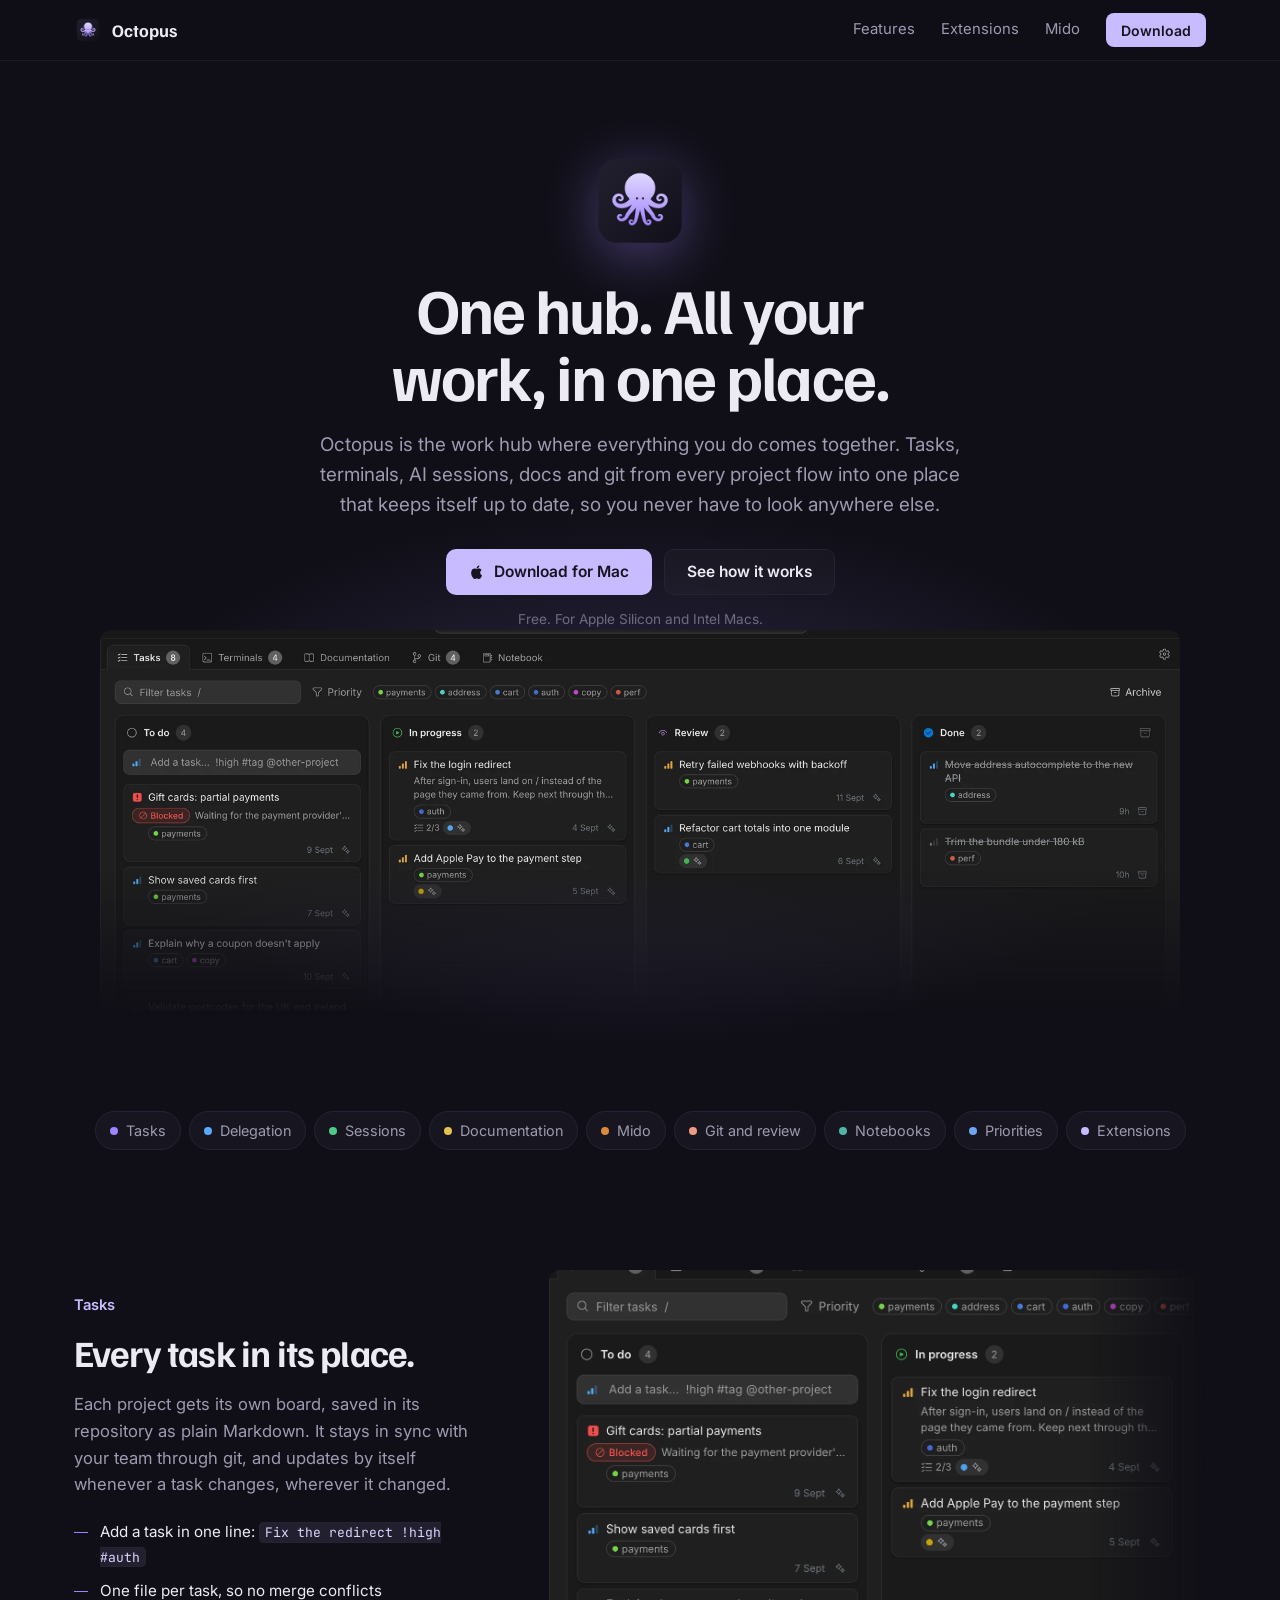
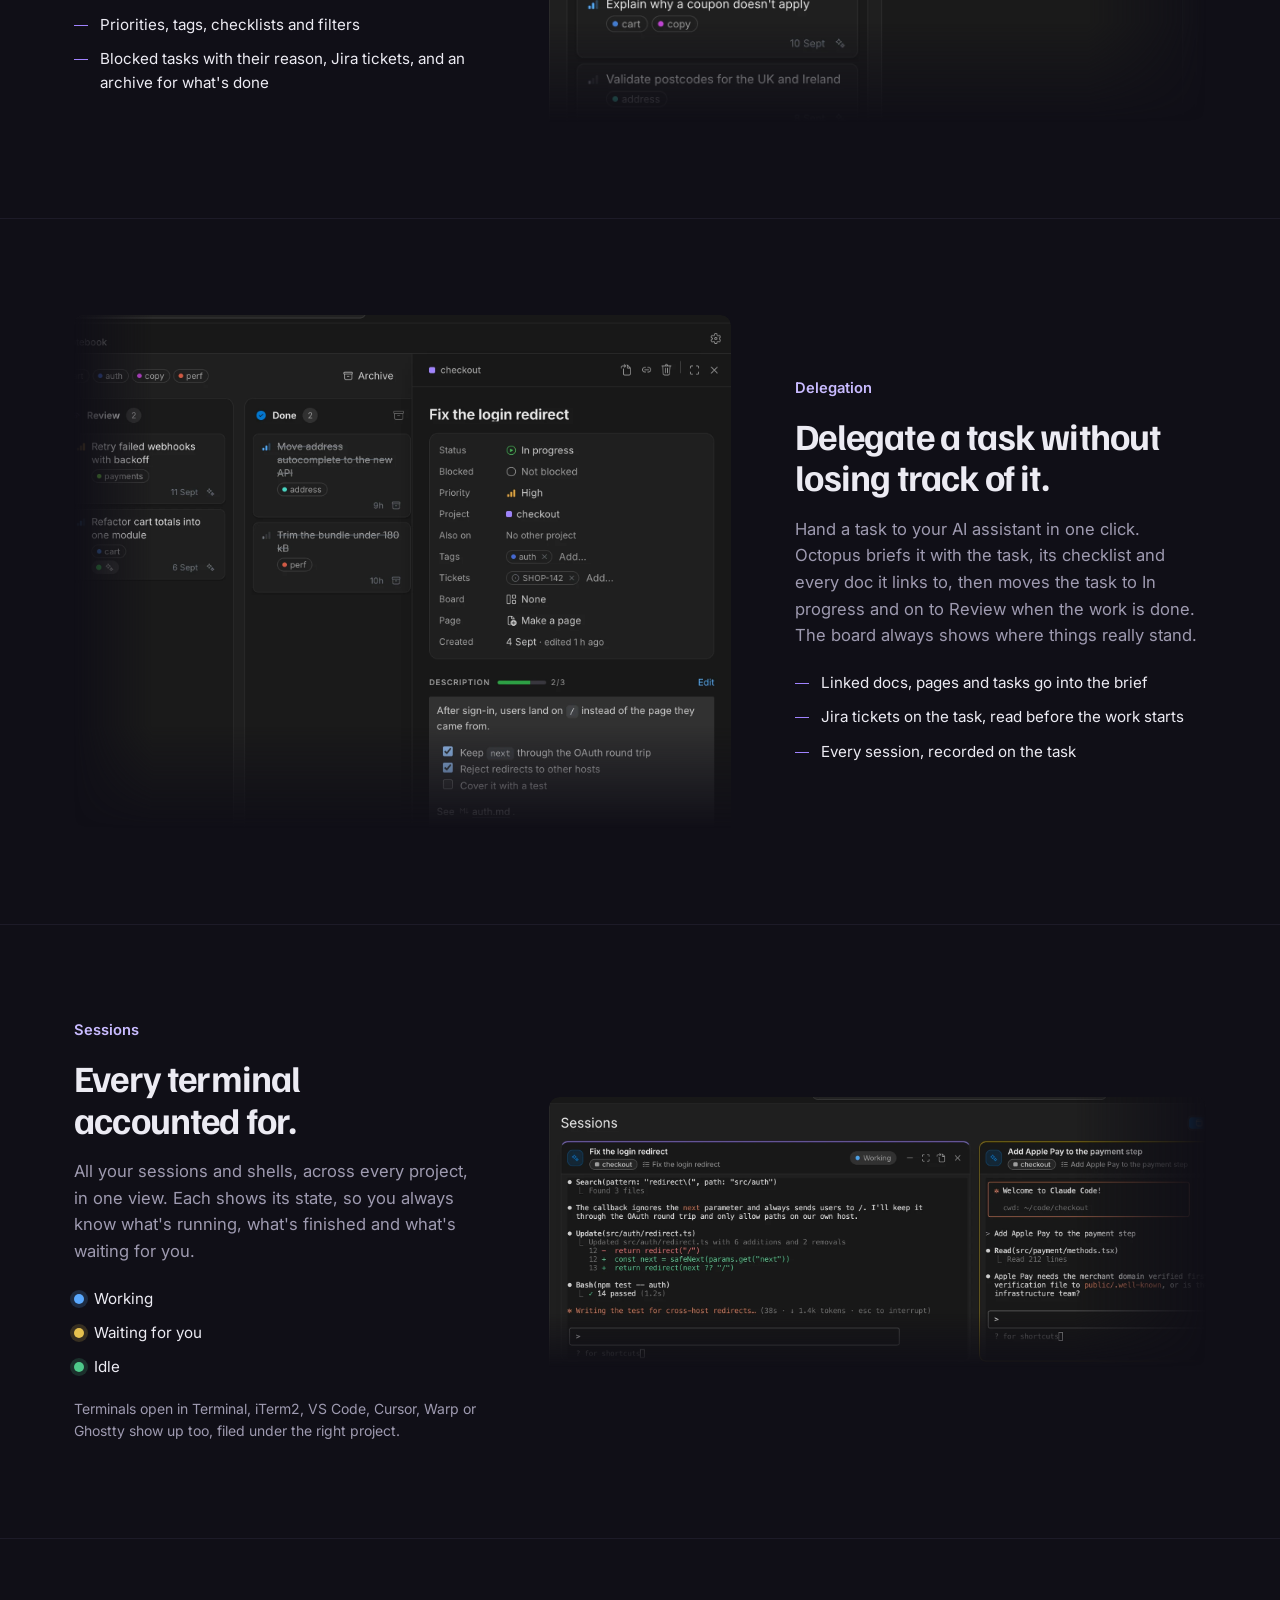
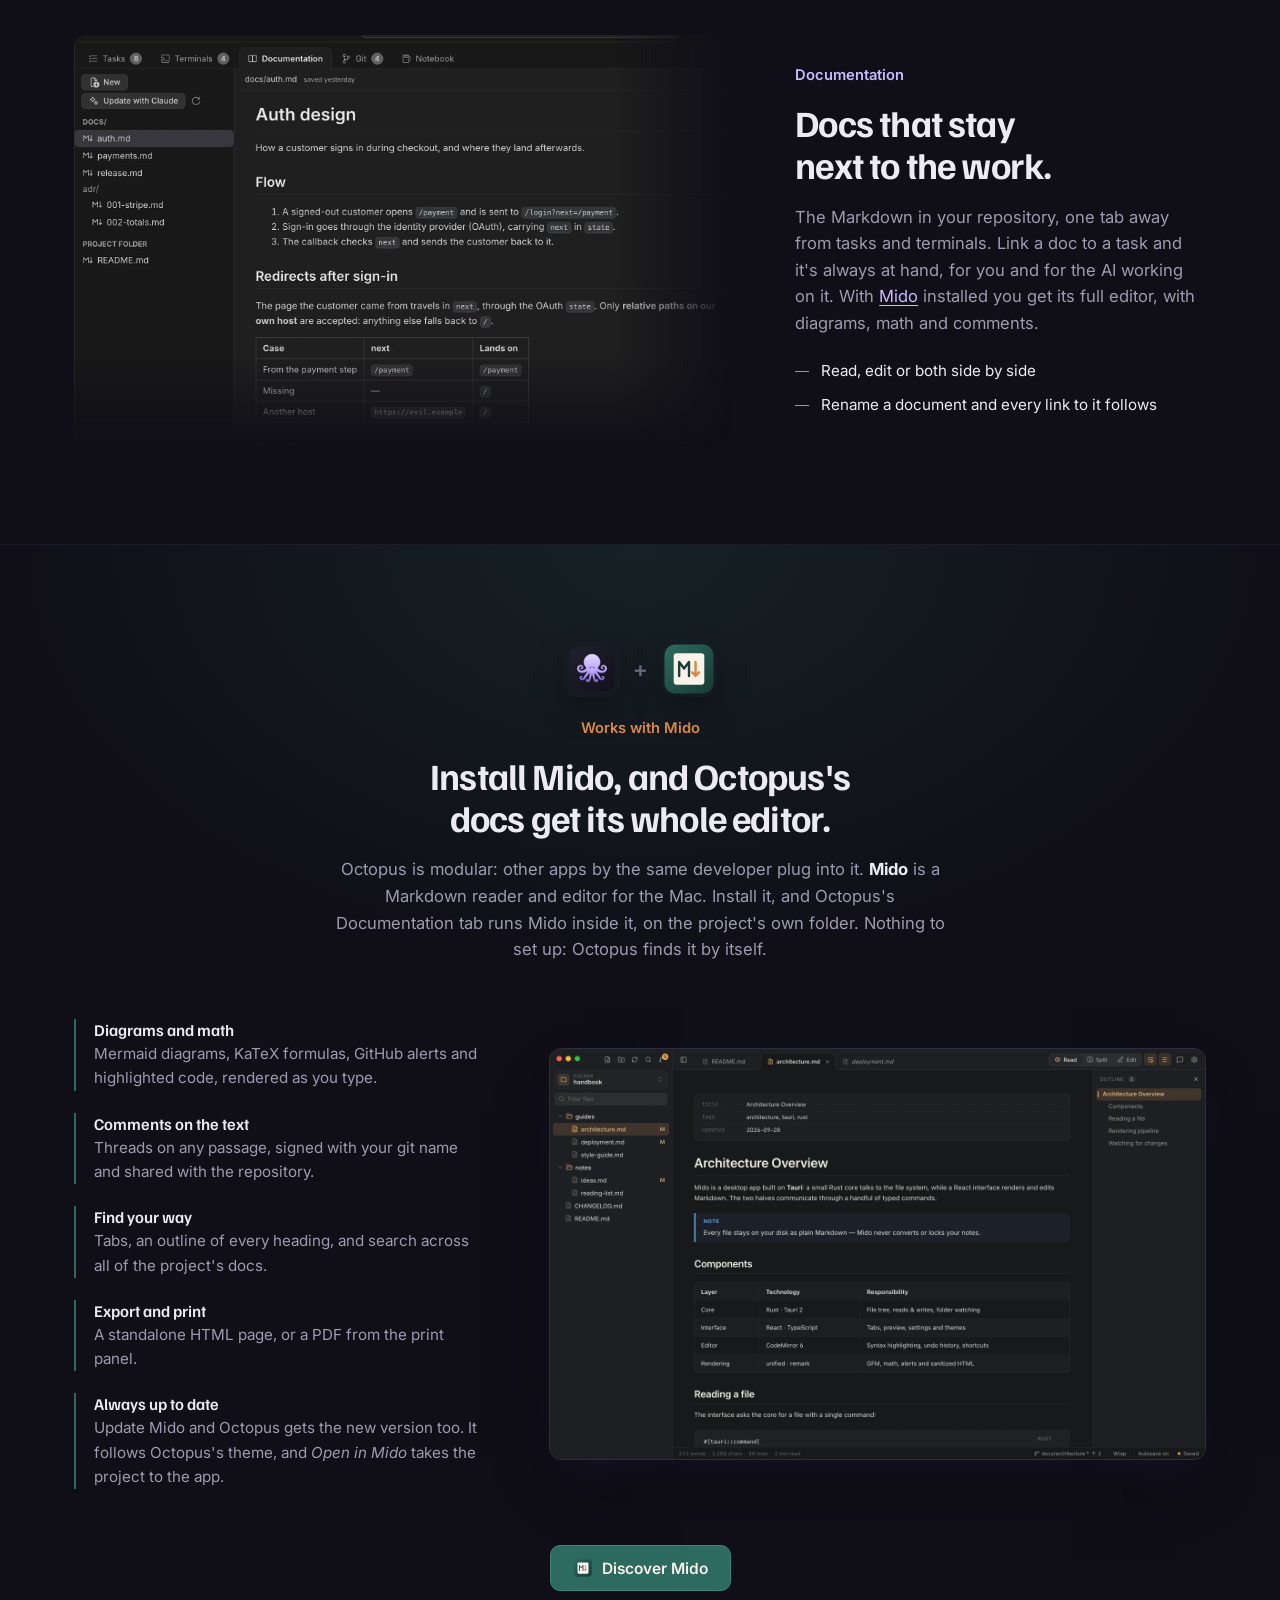
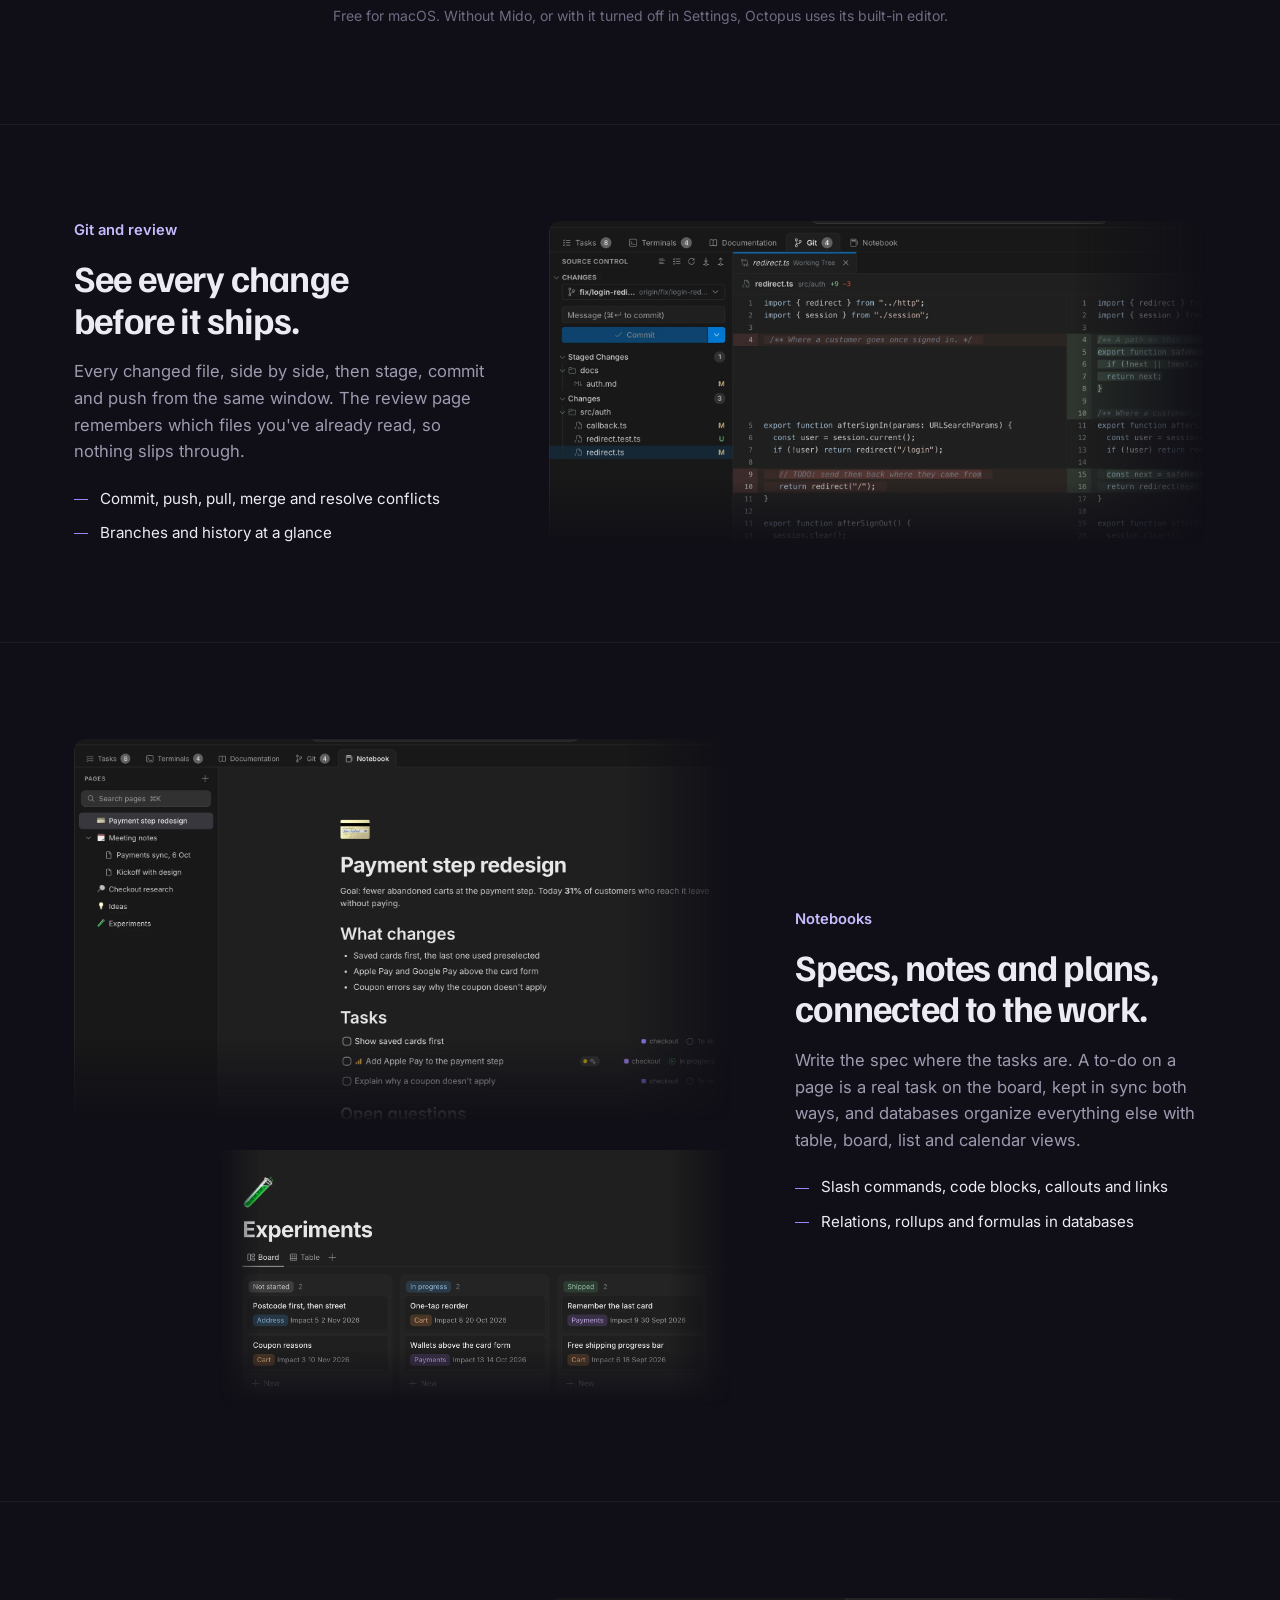
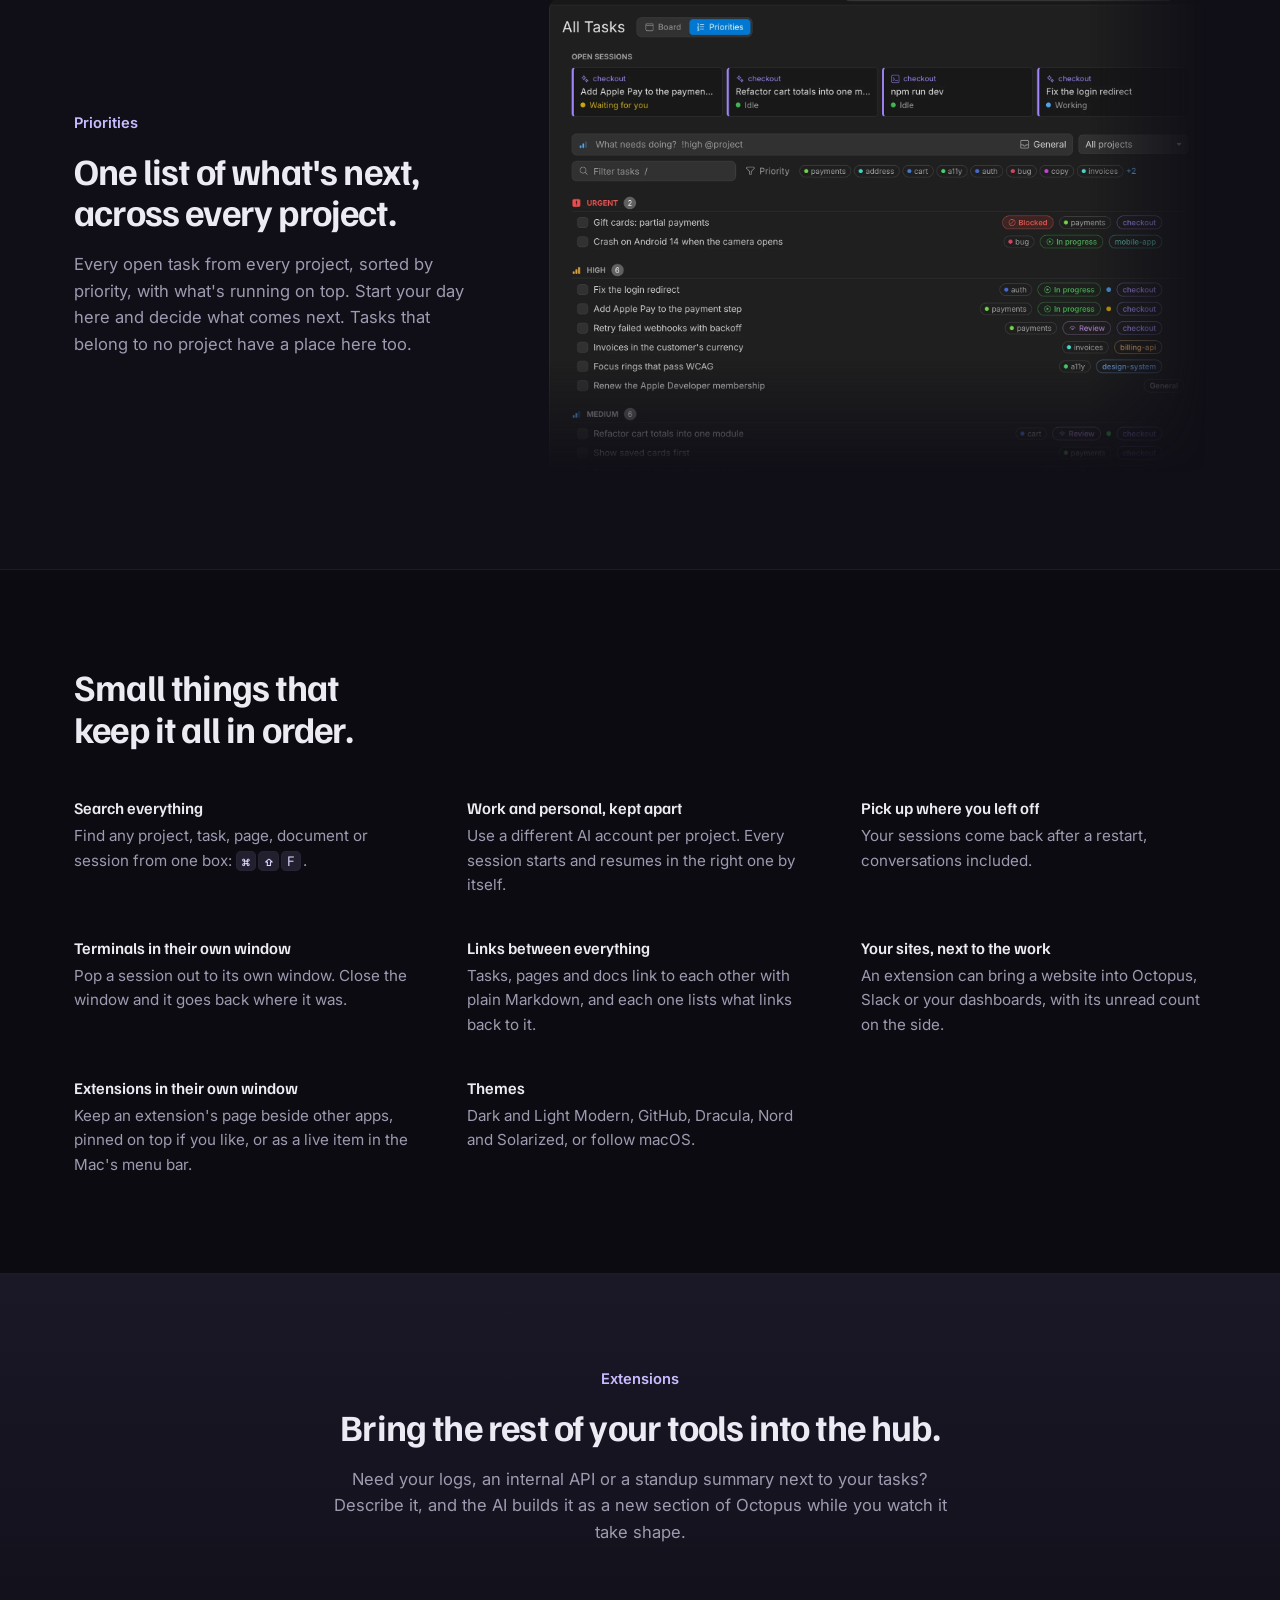
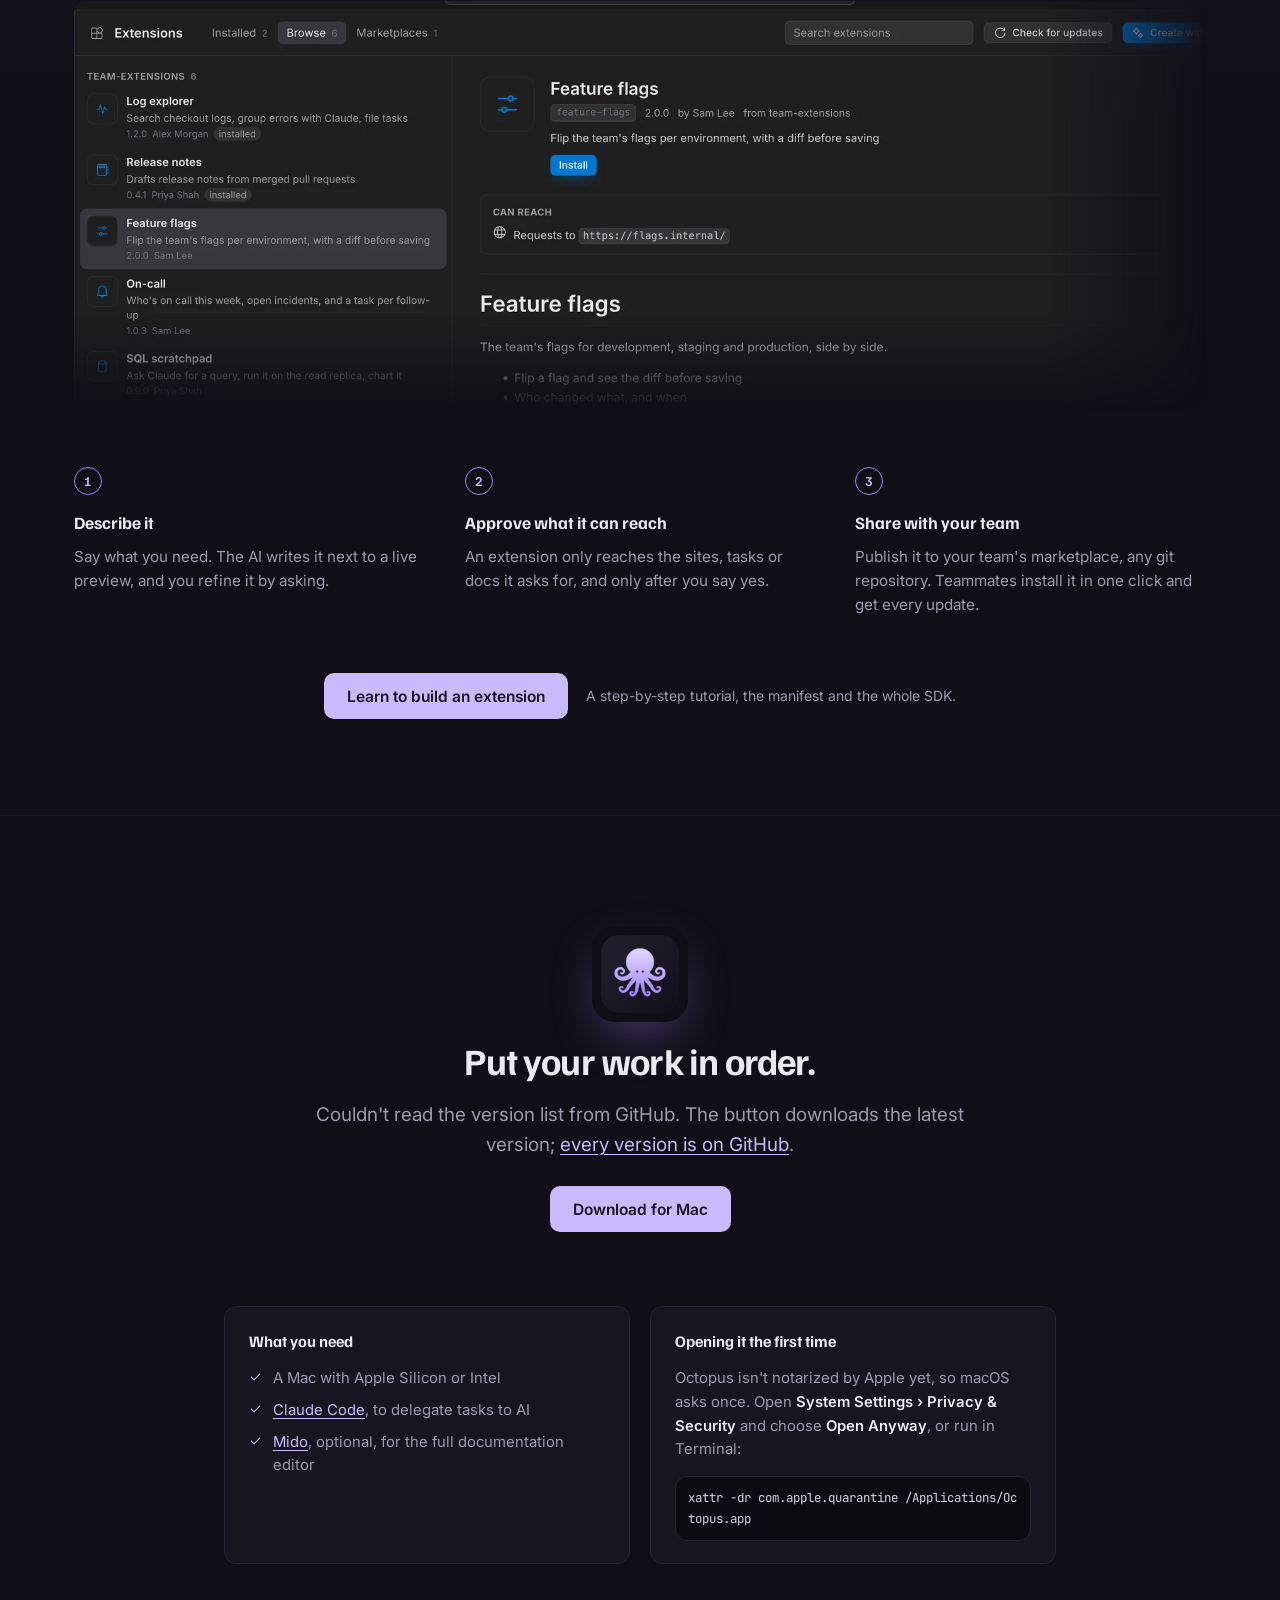
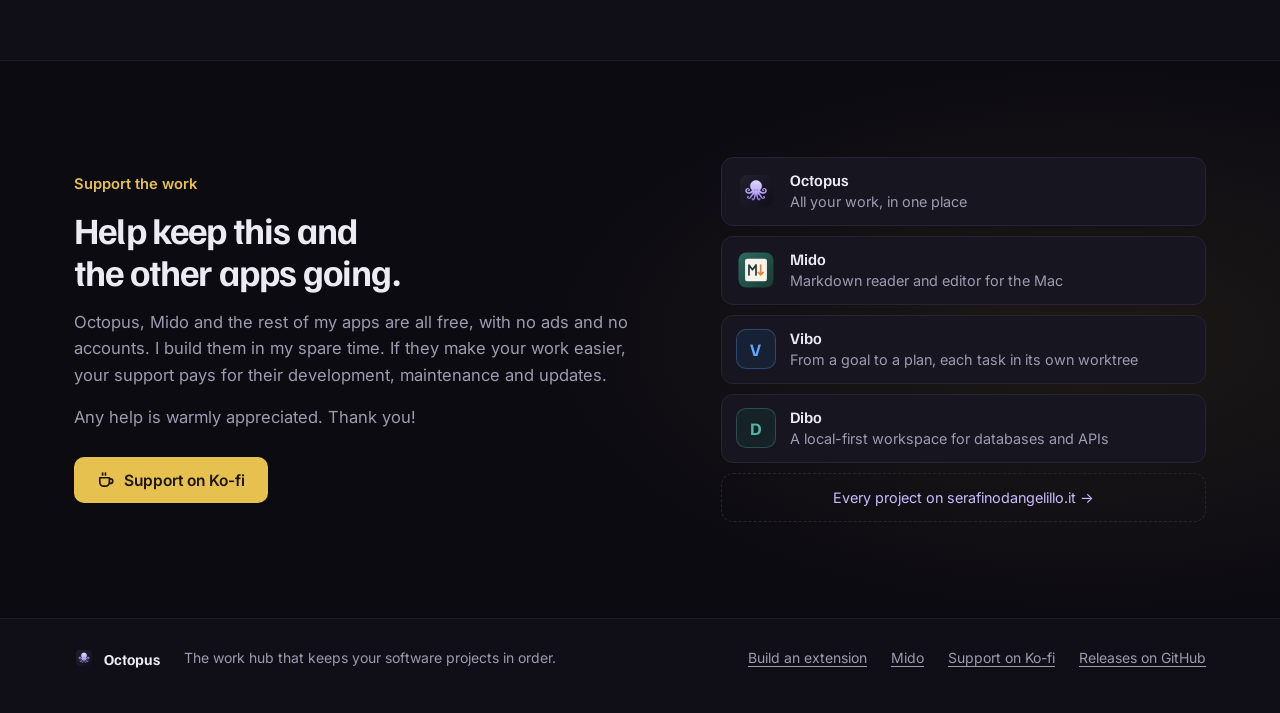
==== commit 15e0a35f: "Hero on the work hub: one place all your work comes together (headline, lede, Open Graph, footer, og" ====
--- a/docs/index.html
+++ b/docs/index.html
@@ -13,12 +13,12 @@
   <meta property="og:type" content="website" />
   <meta property="og:site_name" content="Octopus" />
   <meta property="og:url" content="https://serafo27.github.io/octopus-site/" />
-  <meta property="og:title" content="Octopus: every project in order" />
+  <meta property="og:title" content="Octopus: where all your work comes together" />
   <meta property="og:description" content="Tasks, terminals, AI sessions, docs and git for every project, organized in one Mac app that keeps itself up to date." />
   <meta property="og:image" content="https://serafo27.github.io/octopus-site/assets/og.png" />
   <meta property="og:image:width" content="1200" />
   <meta property="og:image:height" content="630" />
-  <meta property="og:image:alt" content="Octopus, every project in order: the task board of a project, with To do, In progress and Review columns." />
+  <meta property="og:image:alt" content="Octopus, where all your work comes together: the task board of a project, with To do, In progress and Review columns." />
   <meta name="twitter:card" content="summary_large_image" />
   <link rel="icon" type="image/png" href="assets/favicon.png" />
   <link rel="apple-touch-icon" href="assets/icon.png" />
@@ -76,9 +76,9 @@
     <!-- Hero -->
     <section class="hero">
       <div class="wrap hero-copy">
-        <img class="hero-icon" src="assets/icon.png" alt="" width="88" height="88" />
-        <h1>Every project in order. Everything under&nbsp;control.</h1>
-        <p class="lede">Octopus is the work hub for your software projects. Tasks, terminals, AI sessions, docs and git live in one place, and Octopus keeps them up to date, so you always know where everything stands.</p>
+        <img class="hero-icon" src="assets/icon.png" alt="" width="104" height="104" />
+        <h1>One hub. All your work, in one&nbsp;place.</h1>
+        <p class="lede">Octopus is the work hub where everything you do comes together. Tasks, terminals, AI sessions, docs and git from every project flow into one place that keeps itself up to date, so you never have to look anywhere else.</p>
         <div class="cta">
           <a class="button primary" href="#download" data-download-link>
             <svg aria-hidden="true" viewBox="0 0 16 16" width="16" height="16"><path fill="currentColor" d="M11.2 8.4c0-1.6 1.3-2.4 1.4-2.5-.8-1.1-2-1.3-2.4-1.3-1-.1-2 .6-2.5.6s-1.3-.6-2.2-.6C4.4 4.6 3.3 5.3 2.7 6.4c-1.2 2.1-.3 5.2.9 6.9.6.8 1.2 1.7 2.1 1.7.8 0 1.2-.5 2.2-.5s1.3.5 2.2.5c.9 0 1.5-.8 2-1.7.7-1 .9-1.9.9-2-.1 0-1.8-.7-1.8-2.9ZM9.6 3.6c.5-.6.8-1.3.7-2.1-.7 0-1.5.5-2 1.1-.4.5-.8 1.3-.7 2.1.8 0 1.5-.4 2-1.1Z"/></svg>
@@ -348,7 +348,7 @@
           </div>
         </div>
         <ul class="apps" aria-label="The apps you support">
-          <li><a href="./"><img src="assets/icon.png" alt="" width="40" height="40" /><span><b>Octopus</b>Every software project in order</span></a></li>
+          <li><a href="./"><img src="assets/icon.png" alt="" width="40" height="40" /><span><b>Octopus</b>All your work, in one place</span></a></li>
           <li><a href="https://serafo27.github.io/mido/" rel="noopener"><img src="assets/mido/icon.svg" alt="" width="40" height="40" /><span><b>Mido</b>Markdown reader and editor for the Mac</span></a></li>
           <li><a href="https://viboai.net" rel="noopener"><span class="app-mark" style="--c:#5aa9ff">V</span><span><b>Vibo</b>From a goal to a plan, each task in its own worktree</span></a></li>
           <li><a href="https://serafo27.github.io/dibo-releases/" rel="noopener"><span class="app-mark" style="--c:#4fb6a5">D</span><span><b>Dibo</b>A local-first workspace for databases and APIs</span></a></li>
--- a/docs/styles.css
+++ b/docs/styles.css
@@ -92,7 +92,8 @@
   pointer-events: none;
 }
 .hero-copy { text-align: center; display: grid; justify-items: center; gap: 22px; position: relative; }
-.hero-icon { border-radius: 20px; box-shadow: 0 18px 50px -12px rgba(160, 131, 255, 0.45); }
+/* drop-shadow, not box-shadow: icon.png has a transparent margin, and the glow must follow the squircle */
+.hero-icon { width: 104px; height: 104px; filter: drop-shadow(0 12px 28px rgba(160, 131, 255, 0.4)); }
 h1 { font-size: clamp(2.3rem, 5.2vw, 4rem); line-height: 1.04; letter-spacing: -0.03em; font-weight: 700; max-width: 21ch; text-wrap: balance; }
 .lede { font-size: 1.18rem; color: var(--fg-muted); max-width: 54ch; text-wrap: pretty; }
 .cta { display: flex; flex-wrap: wrap; gap: 12px; justify-content: center; margin-top: 6px; }
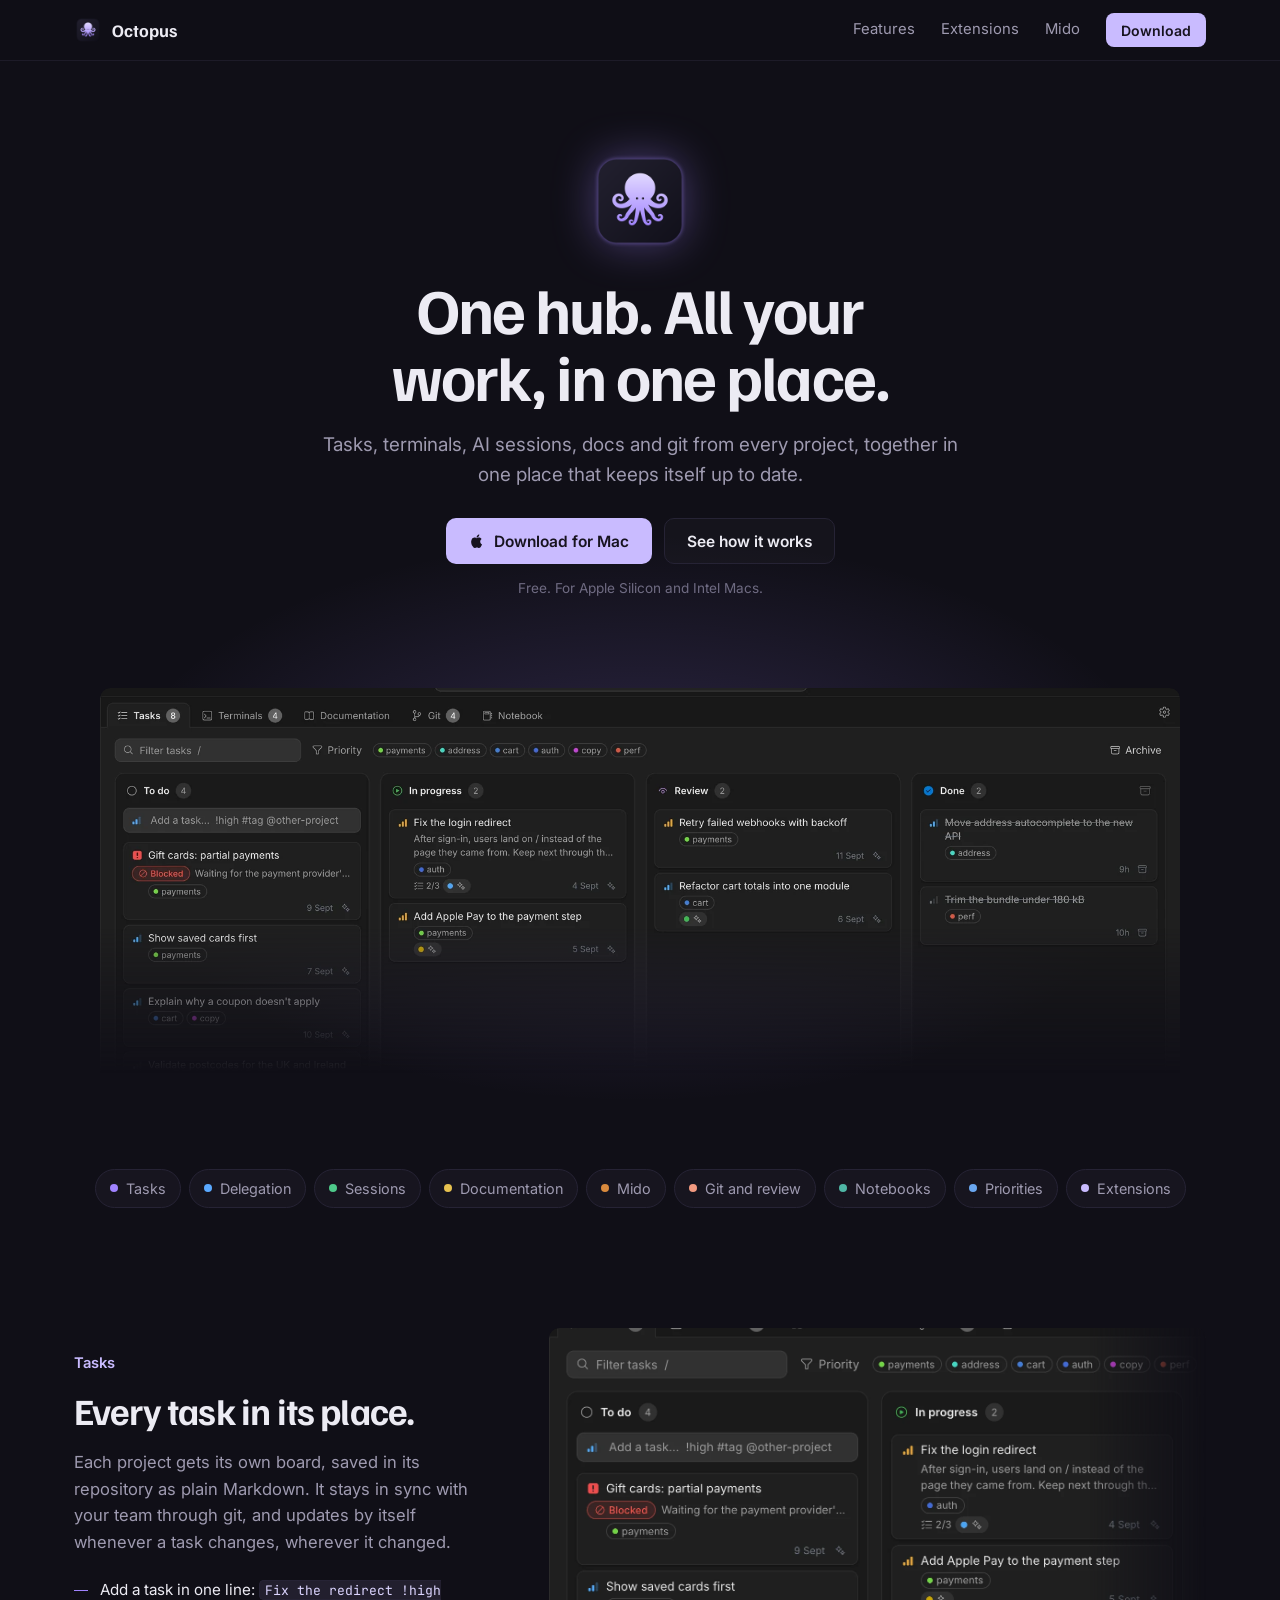
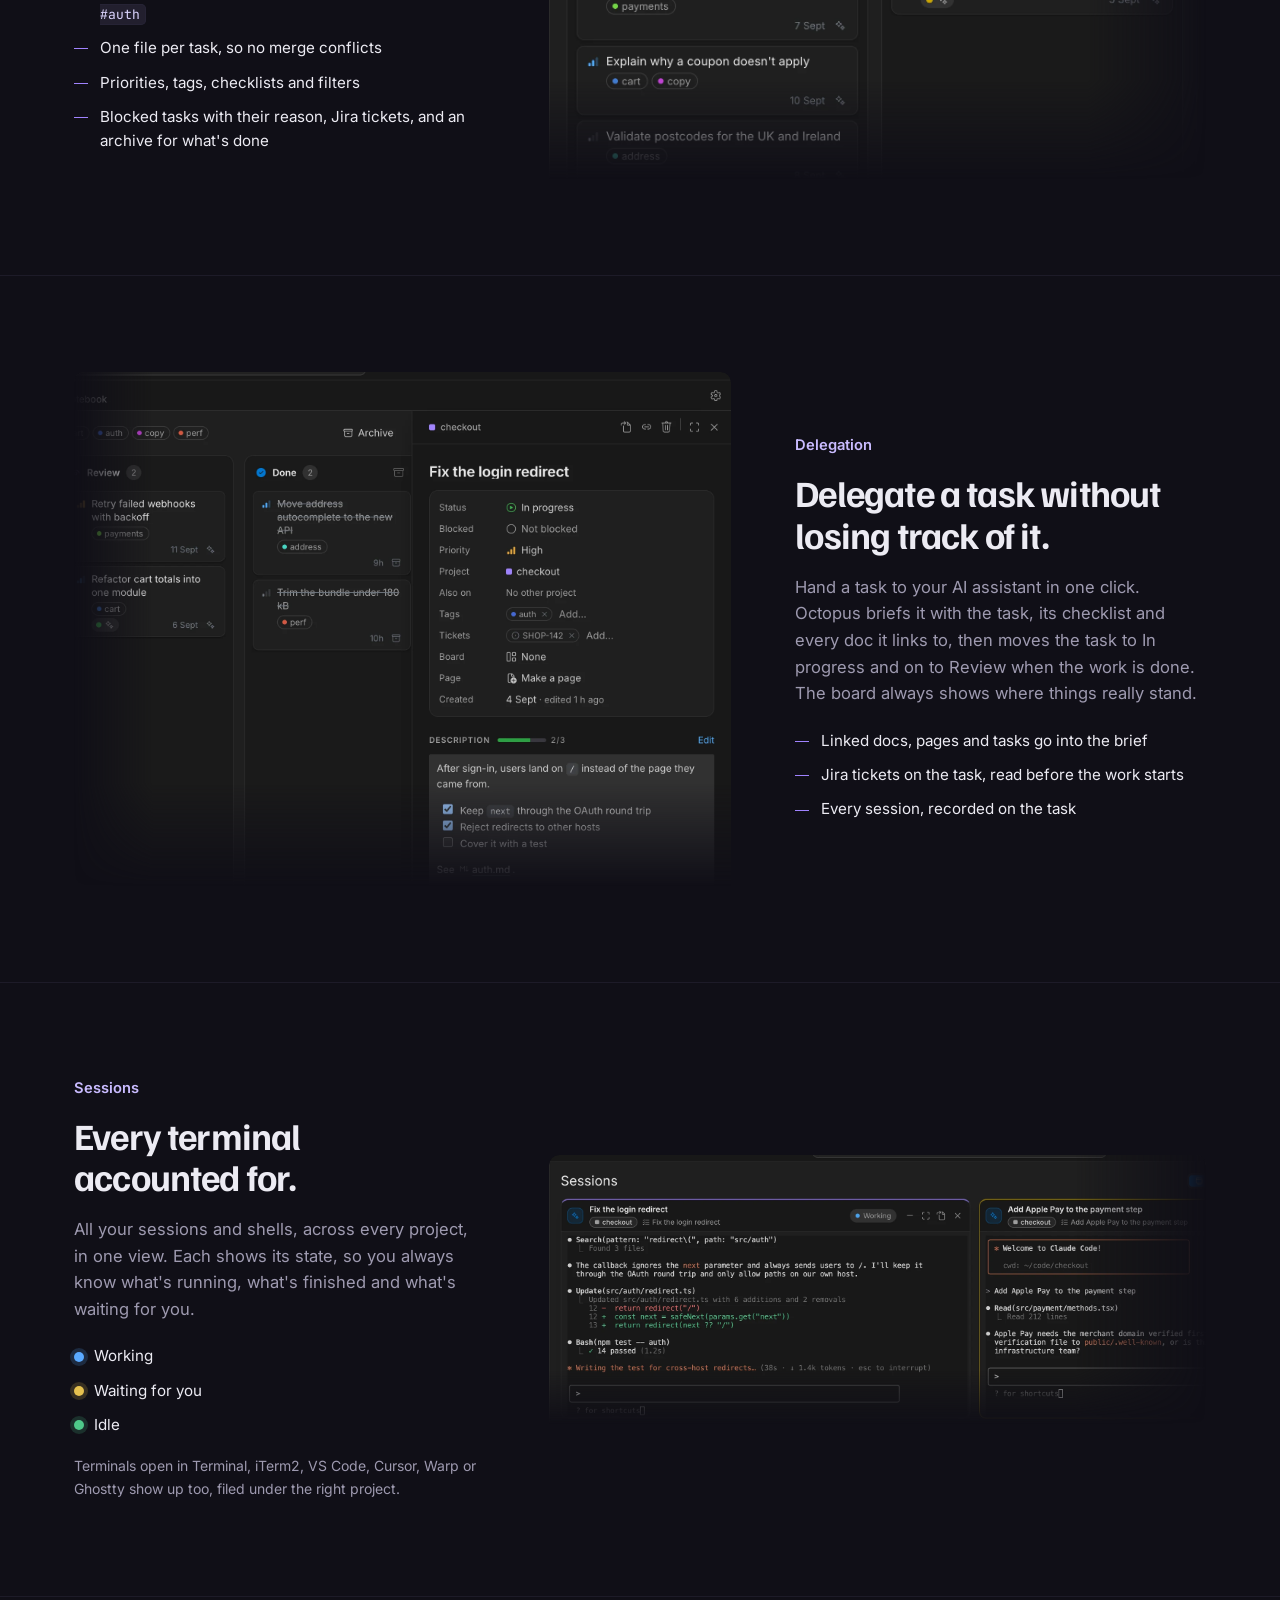
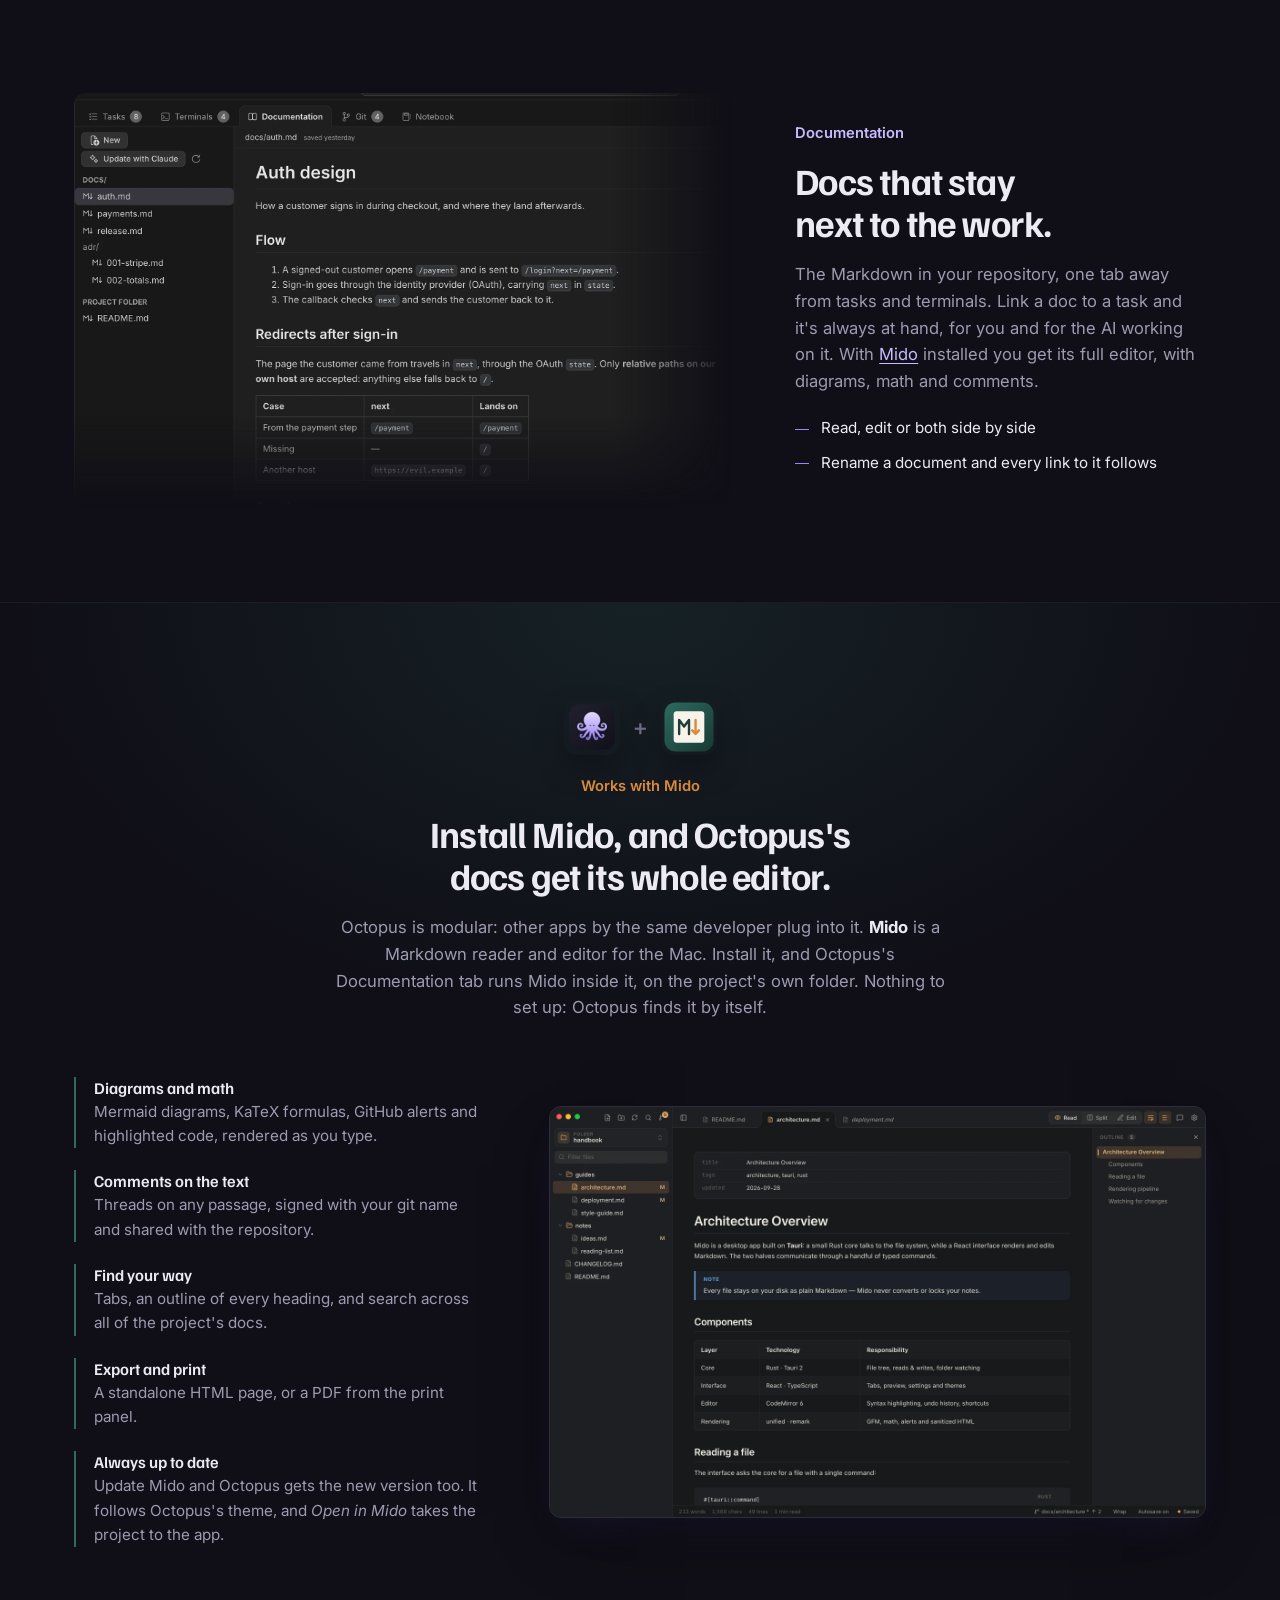
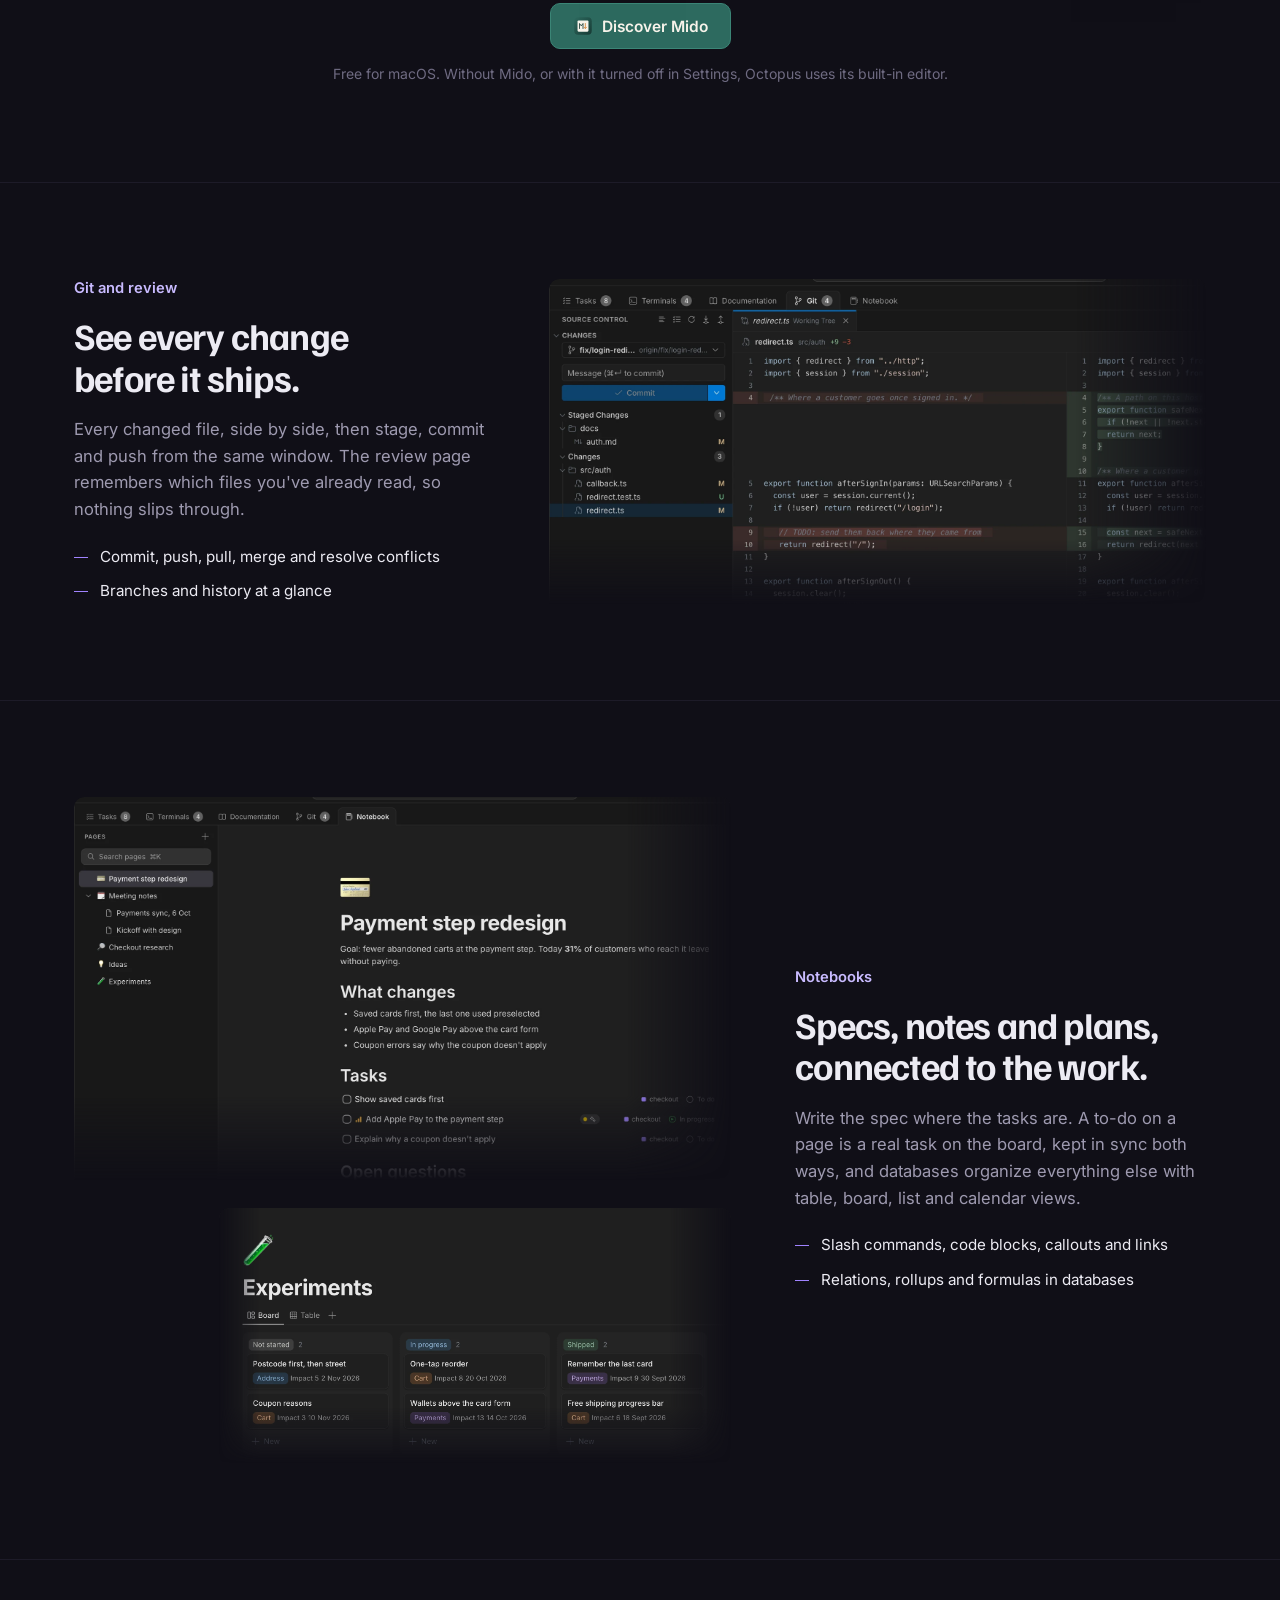
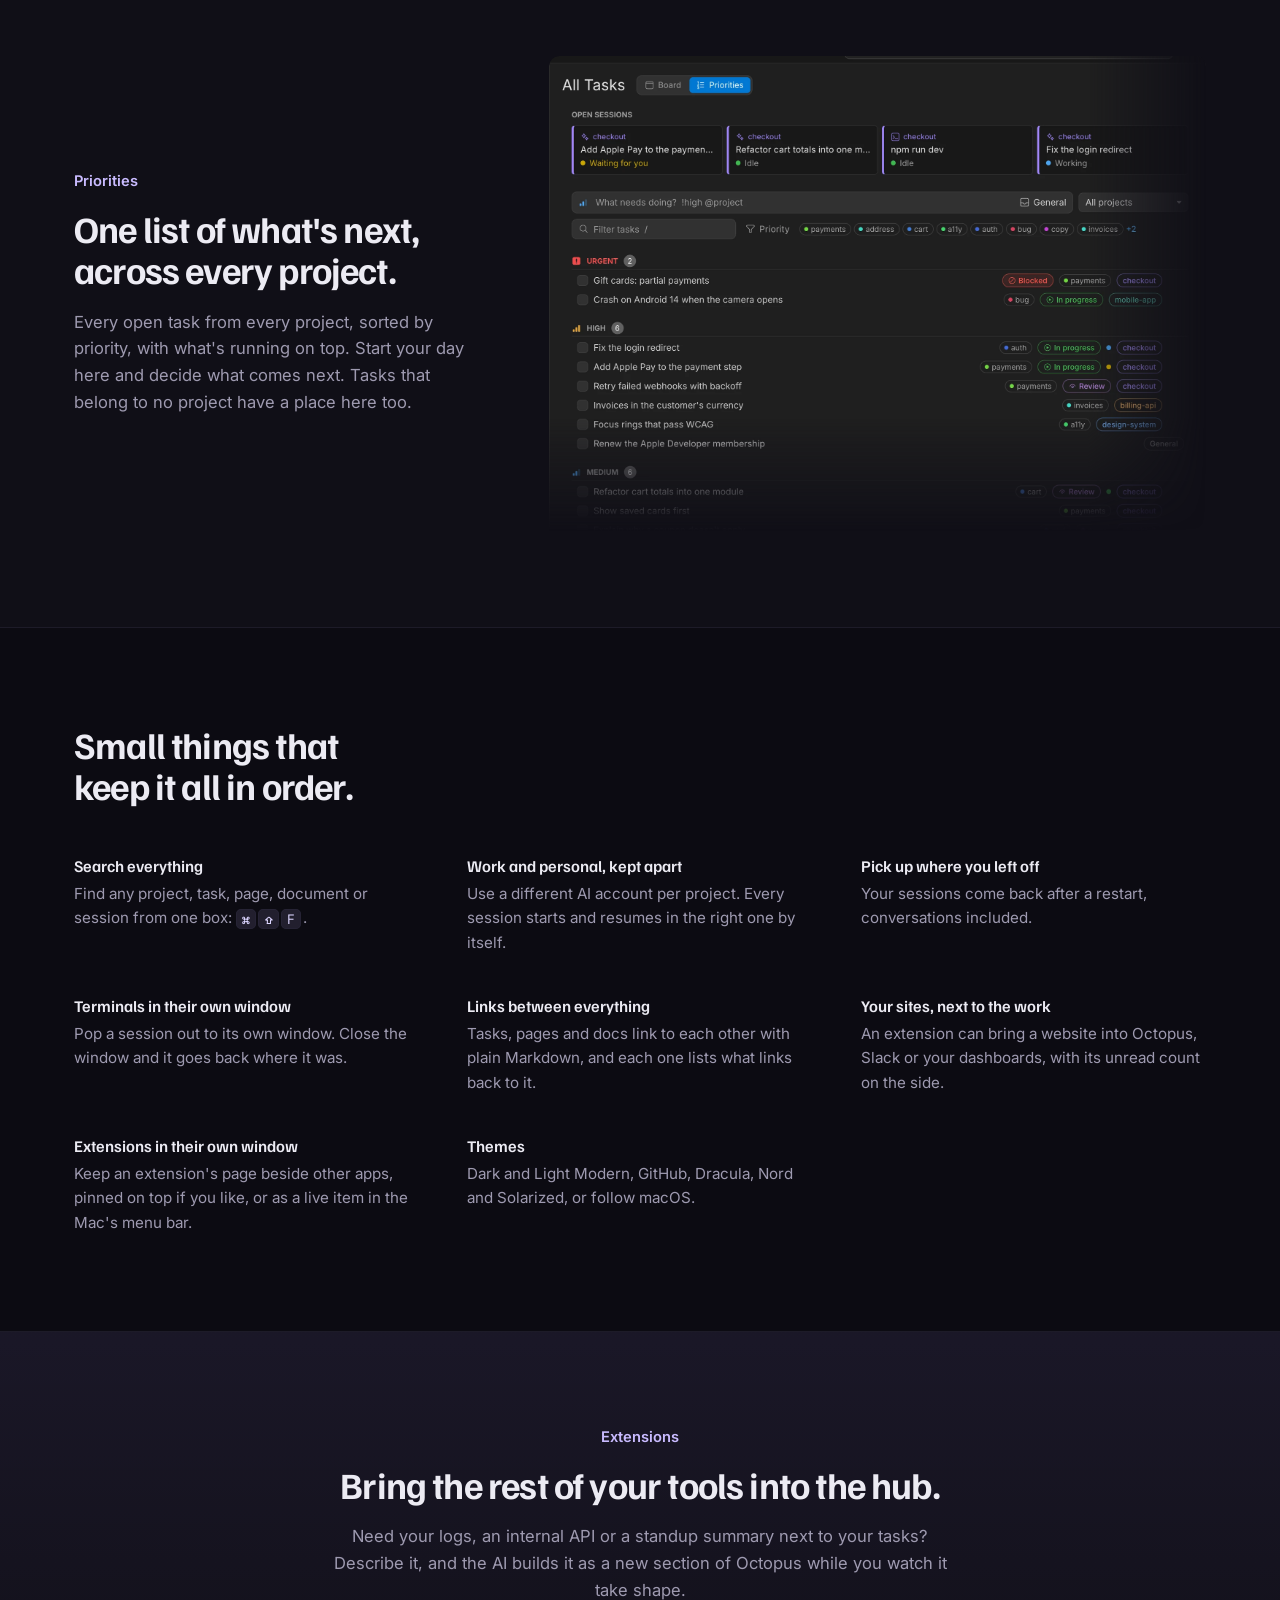
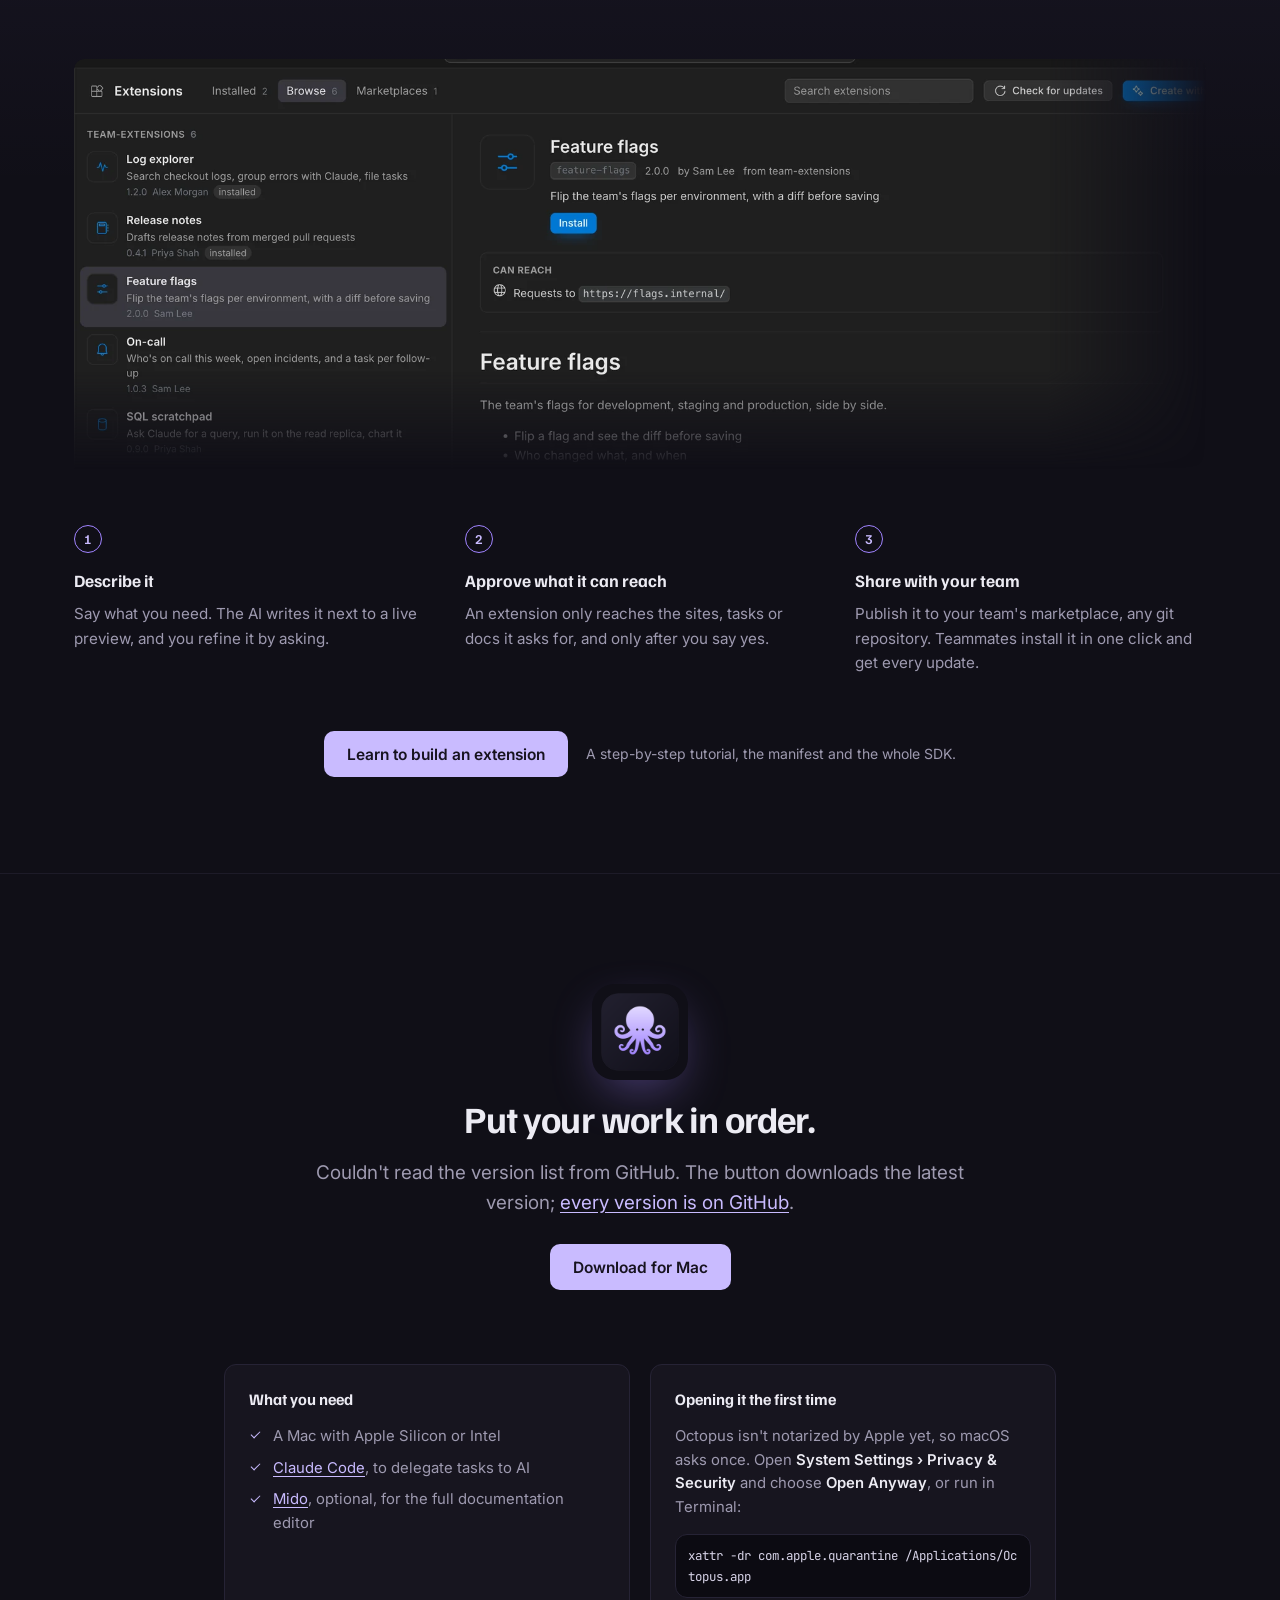
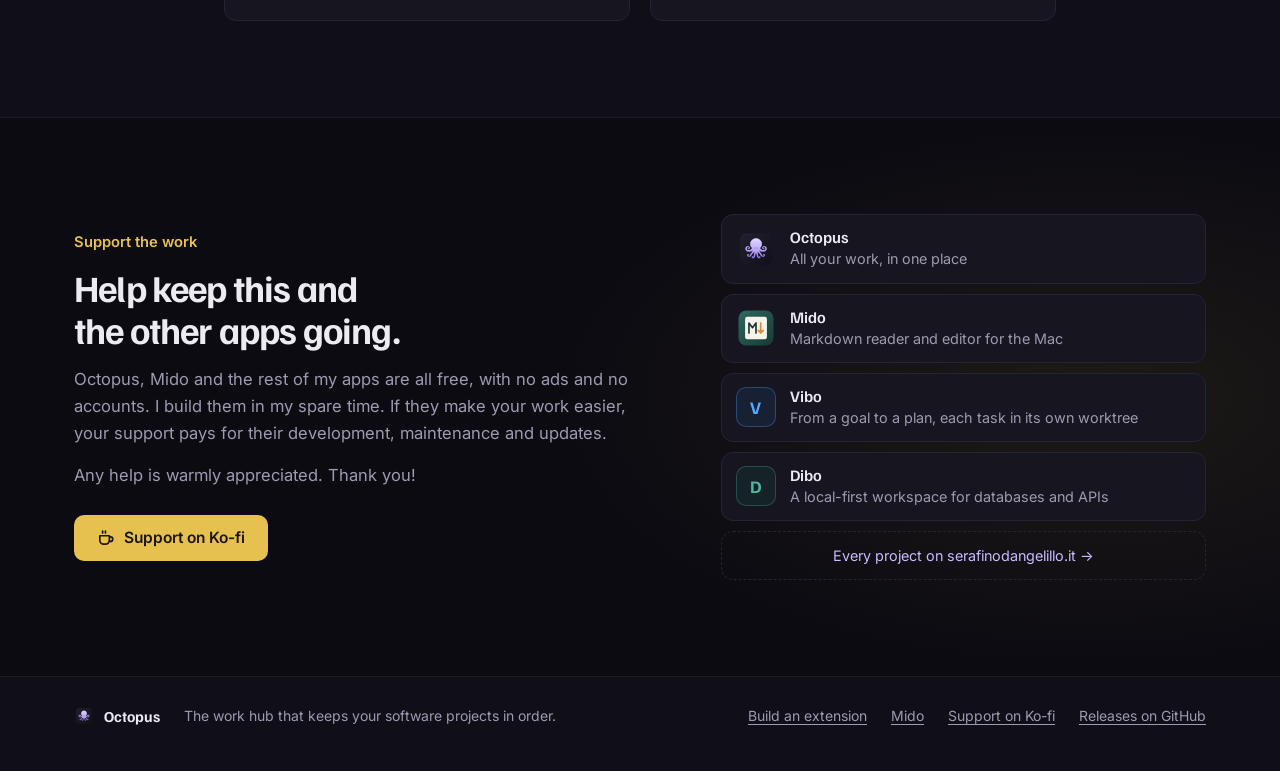
==== commit 4a2dcdec: "Hero: the icon's glow starts at its edge all round, a shorter lede, and room between the buttons and" ====
--- a/docs/index.html
+++ b/docs/index.html
@@ -78,7 +78,7 @@
       <div class="wrap hero-copy">
         <img class="hero-icon" src="assets/icon.png" alt="" width="104" height="104" />
         <h1>One hub. All your work, in one&nbsp;place.</h1>
-        <p class="lede">Octopus is the work hub where everything you do comes together. Tasks, terminals, AI sessions, docs and git from every project flow into one place that keeps itself up to date, so you never have to look anywhere else.</p>
+        <p class="lede">Tasks, terminals, AI sessions, docs and git from every project, together in one place that keeps itself up to date.</p>
         <div class="cta">
           <a class="button primary" href="#download" data-download-link>
             <svg aria-hidden="true" viewBox="0 0 16 16" width="16" height="16"><path fill="currentColor" d="M11.2 8.4c0-1.6 1.3-2.4 1.4-2.5-.8-1.1-2-1.3-2.4-1.3-1-.1-2 .6-2.5.6s-1.3-.6-2.2-.6C4.4 4.6 3.3 5.3 2.7 6.4c-1.2 2.1-.3 5.2.9 6.9.6.8 1.2 1.7 2.1 1.7.8 0 1.2-.5 2.2-.5s1.3.5 2.2.5c.9 0 1.5-.8 2-1.7.7-1 .9-1.9.9-2-.1 0-1.8-.7-1.8-2.9ZM9.6 3.6c.5-.6.8-1.3.7-2.1-.7 0-1.5.5-2 1.1-.4.5-.8 1.3-.7 2.1.8 0 1.5-.4 2-1.1Z"/></svg>
--- a/docs/styles.css
+++ b/docs/styles.css
@@ -92,14 +92,14 @@
   pointer-events: none;
 }
 .hero-copy { text-align: center; display: grid; justify-items: center; gap: 22px; position: relative; }
-/* drop-shadow, not box-shadow: icon.png has a transparent margin, and the glow must follow the squircle */
-.hero-icon { width: 104px; height: 104px; filter: drop-shadow(0 12px 28px rgba(160, 131, 255, 0.4)); }
+/* drop-shadow, not box-shadow: icon.png has a transparent margin, and the glow must start at the squircle's
+   edge, all round (a tight one on the edge, a wide one around it) */
+.hero-icon { width: 104px; height: 104px; filter: drop-shadow(0 0 2px rgba(160, 131, 255, 0.6)) drop-shadow(0 0 22px rgba(160, 131, 255, 0.4)); }
 h1 { font-size: clamp(2.3rem, 5.2vw, 4rem); line-height: 1.04; letter-spacing: -0.03em; font-weight: 700; max-width: 21ch; text-wrap: balance; }
 .lede { font-size: 1.18rem; color: var(--fg-muted); max-width: 54ch; text-wrap: pretty; }
 .cta { display: flex; flex-wrap: wrap; gap: 12px; justify-content: center; margin-top: 6px; }
 .cta-note { font-size: 0.85rem; color: var(--fg-faint); margin-top: -8px; }
-.shot-hero { margin-top: 64px; position: relative; }
-@media (max-width: 600px) { .hero { padding-top: 56px; } .lede { font-size: 1.05rem; } .shot-hero { margin-top: 40px; } }
+@media (max-width: 600px) { .hero { padding-top: 56px; } .lede { font-size: 1.05rem; } }
 
 /* Screenshots: the app's window, its traffic lights drawn over the title bar's empty corner */
 .shot {
@@ -134,7 +134,9 @@
     linear-gradient(to bottom, #000 var(--fb, 100%), transparent 100%);
   mask-composite: intersect;
 }
-.shot-hero { max-width: 1080px; margin-left: auto; margin-right: auto; }
+/* After .shot, whose margin: 0 would undo the space below the buttons */
+.shot-hero { max-width: 1080px; margin: 88px auto 0; }
+@media (max-width: 600px) { .shot-hero { margin-top: 56px; } }
 
 /* Feature index */
 .index { display: flex; flex-wrap: wrap; justify-content: center; gap: 8px; padding-top: 56px; padding-bottom: 24px; }
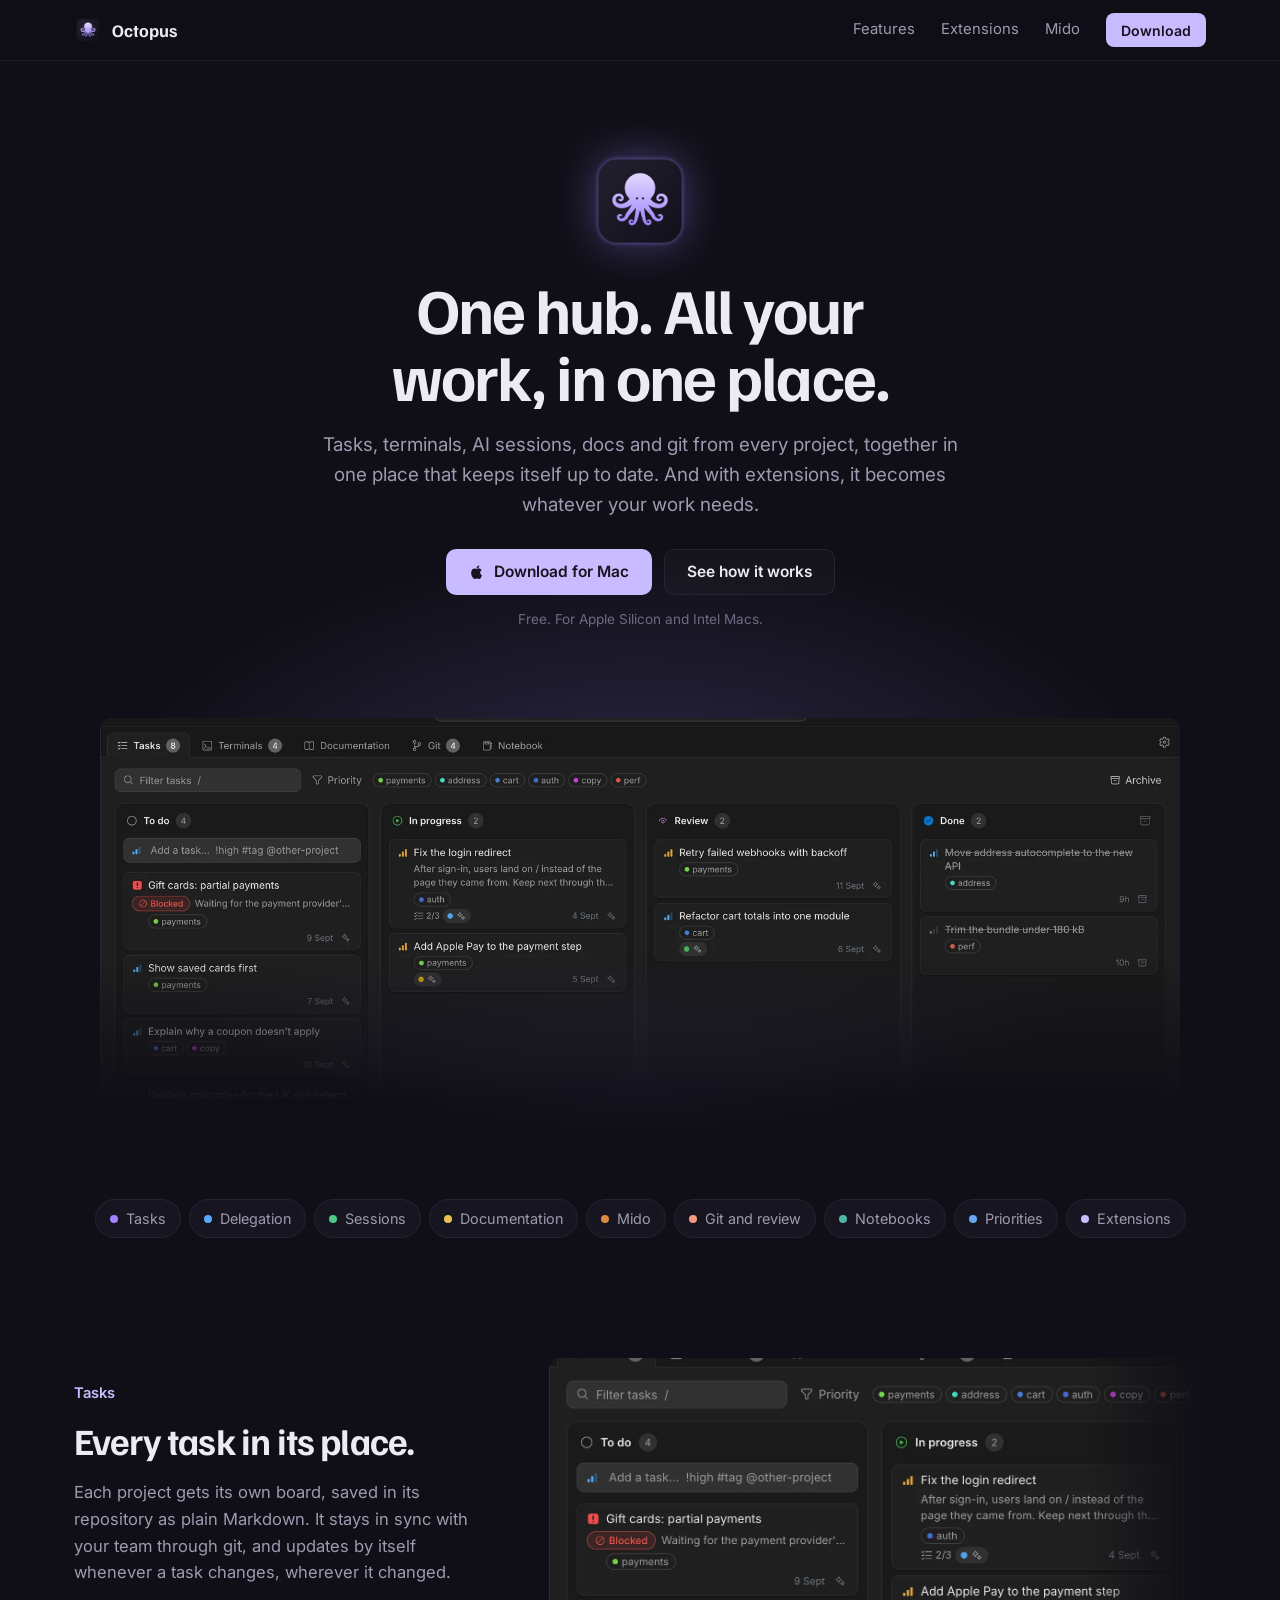
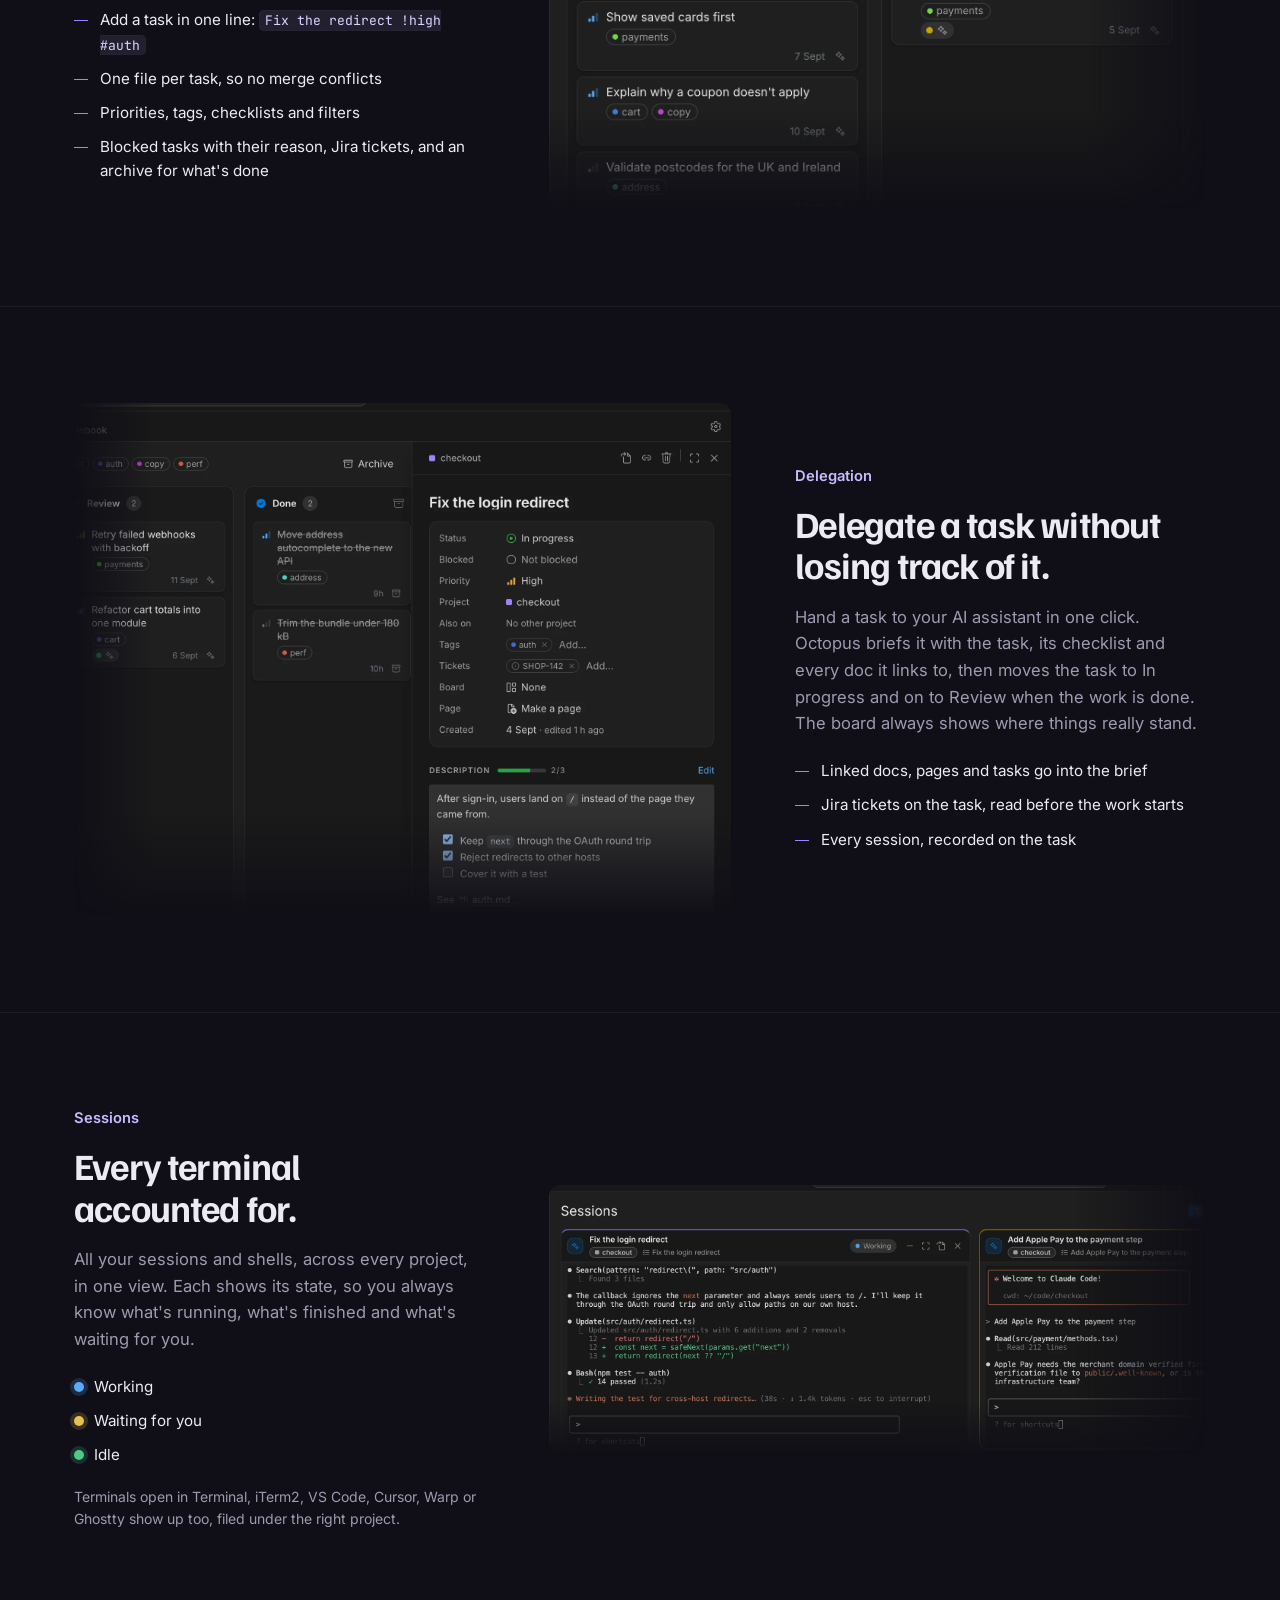
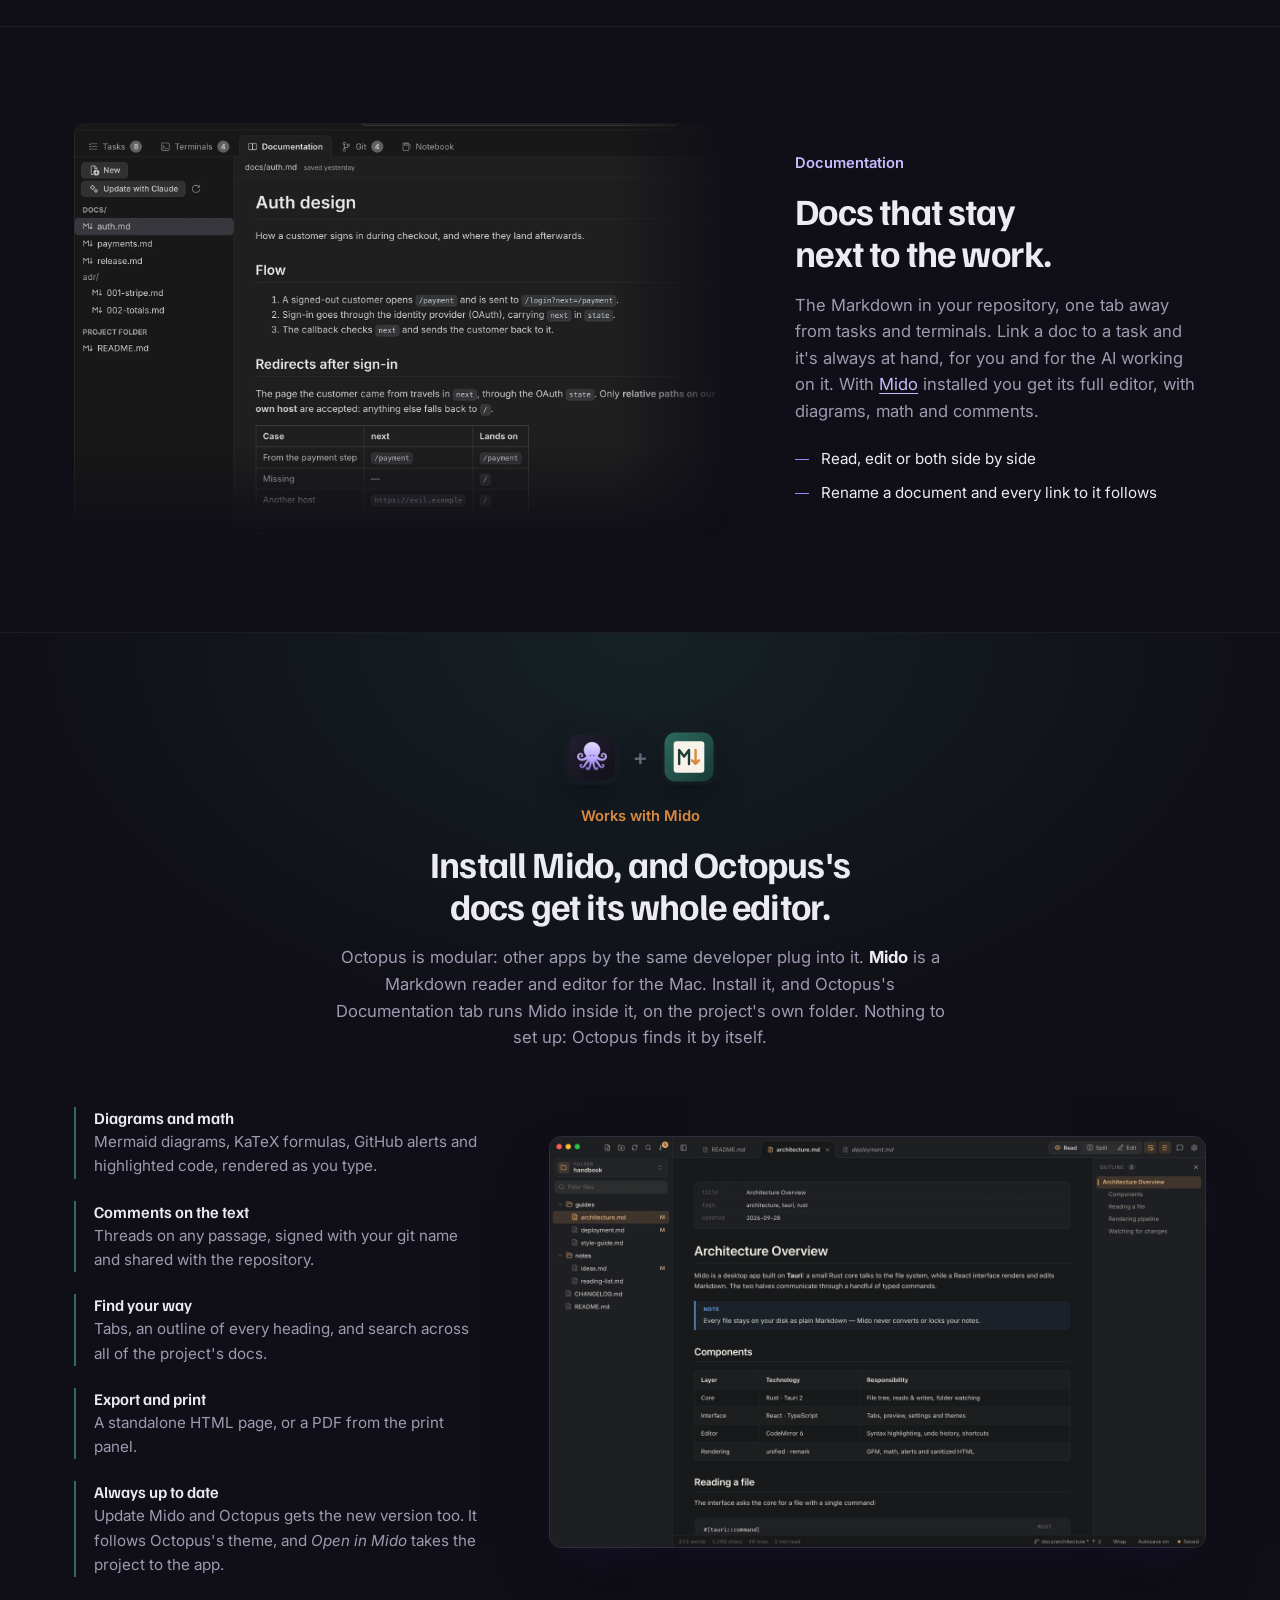
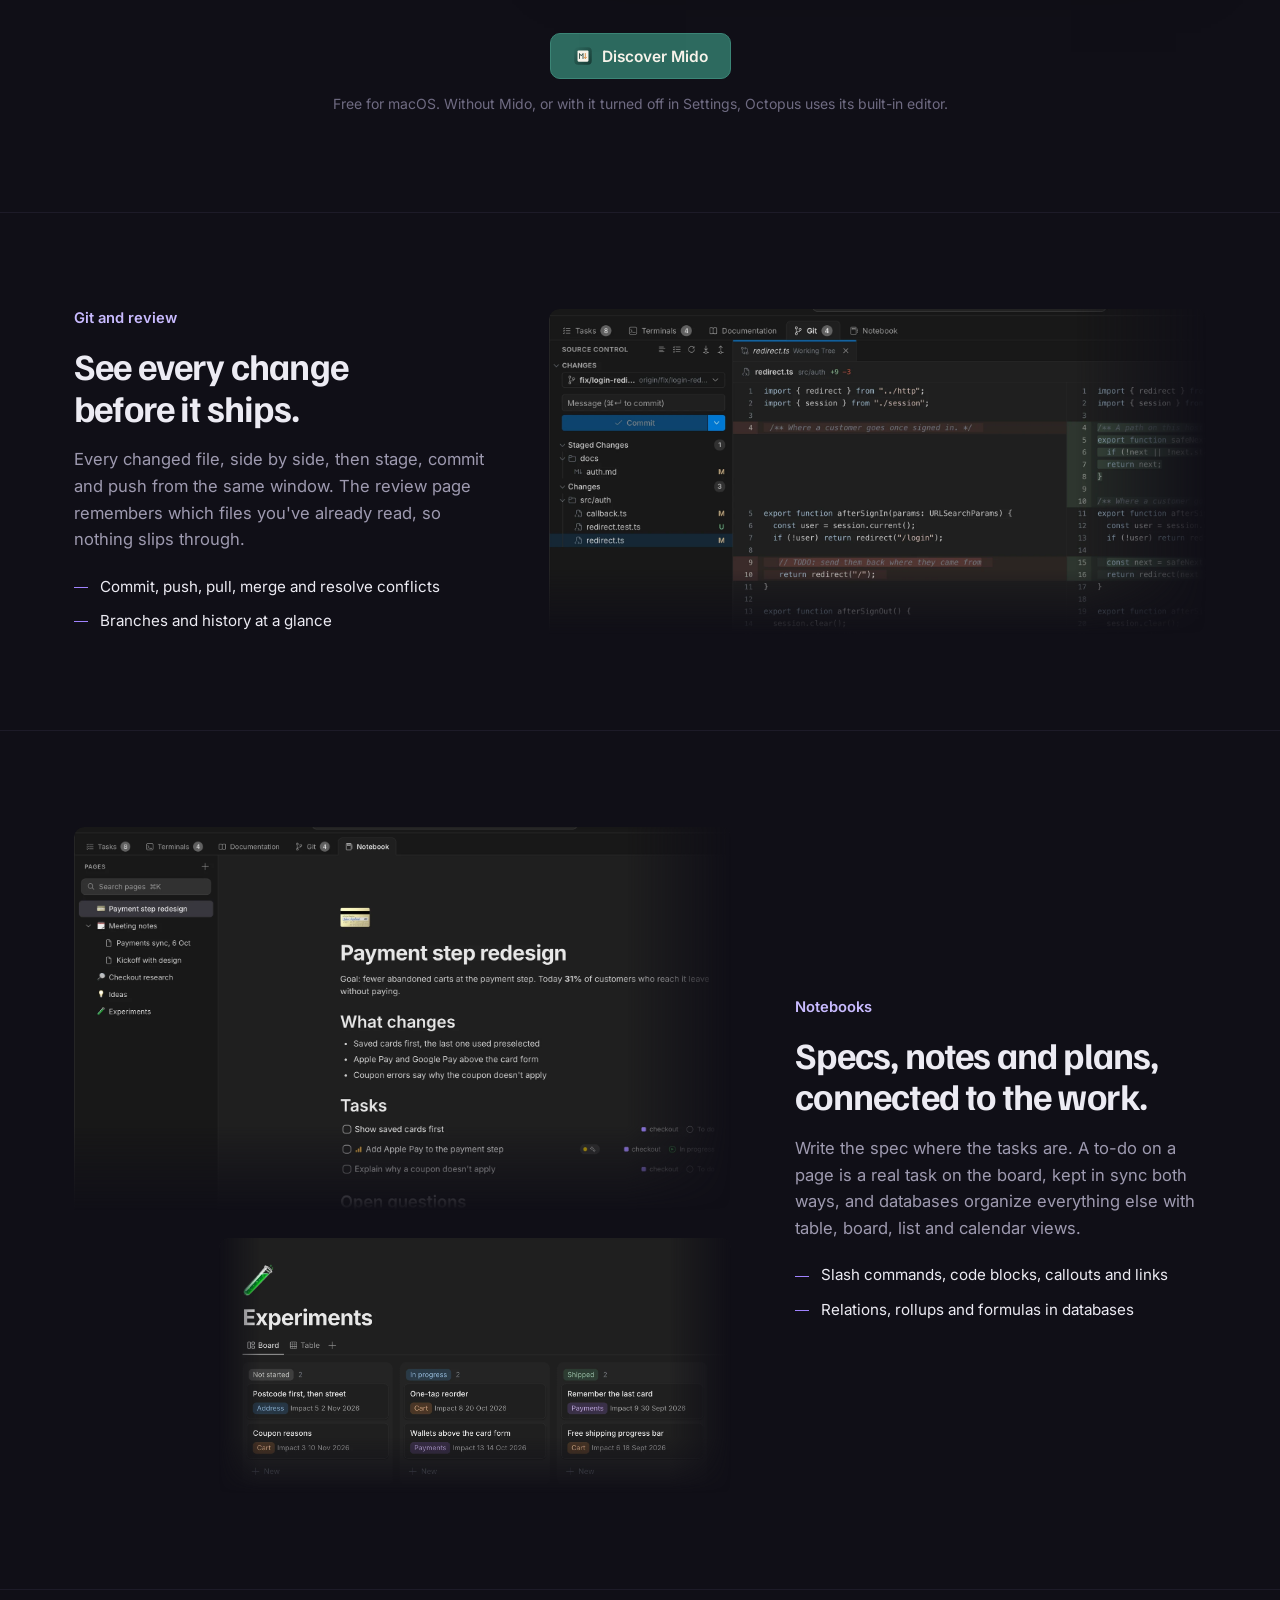
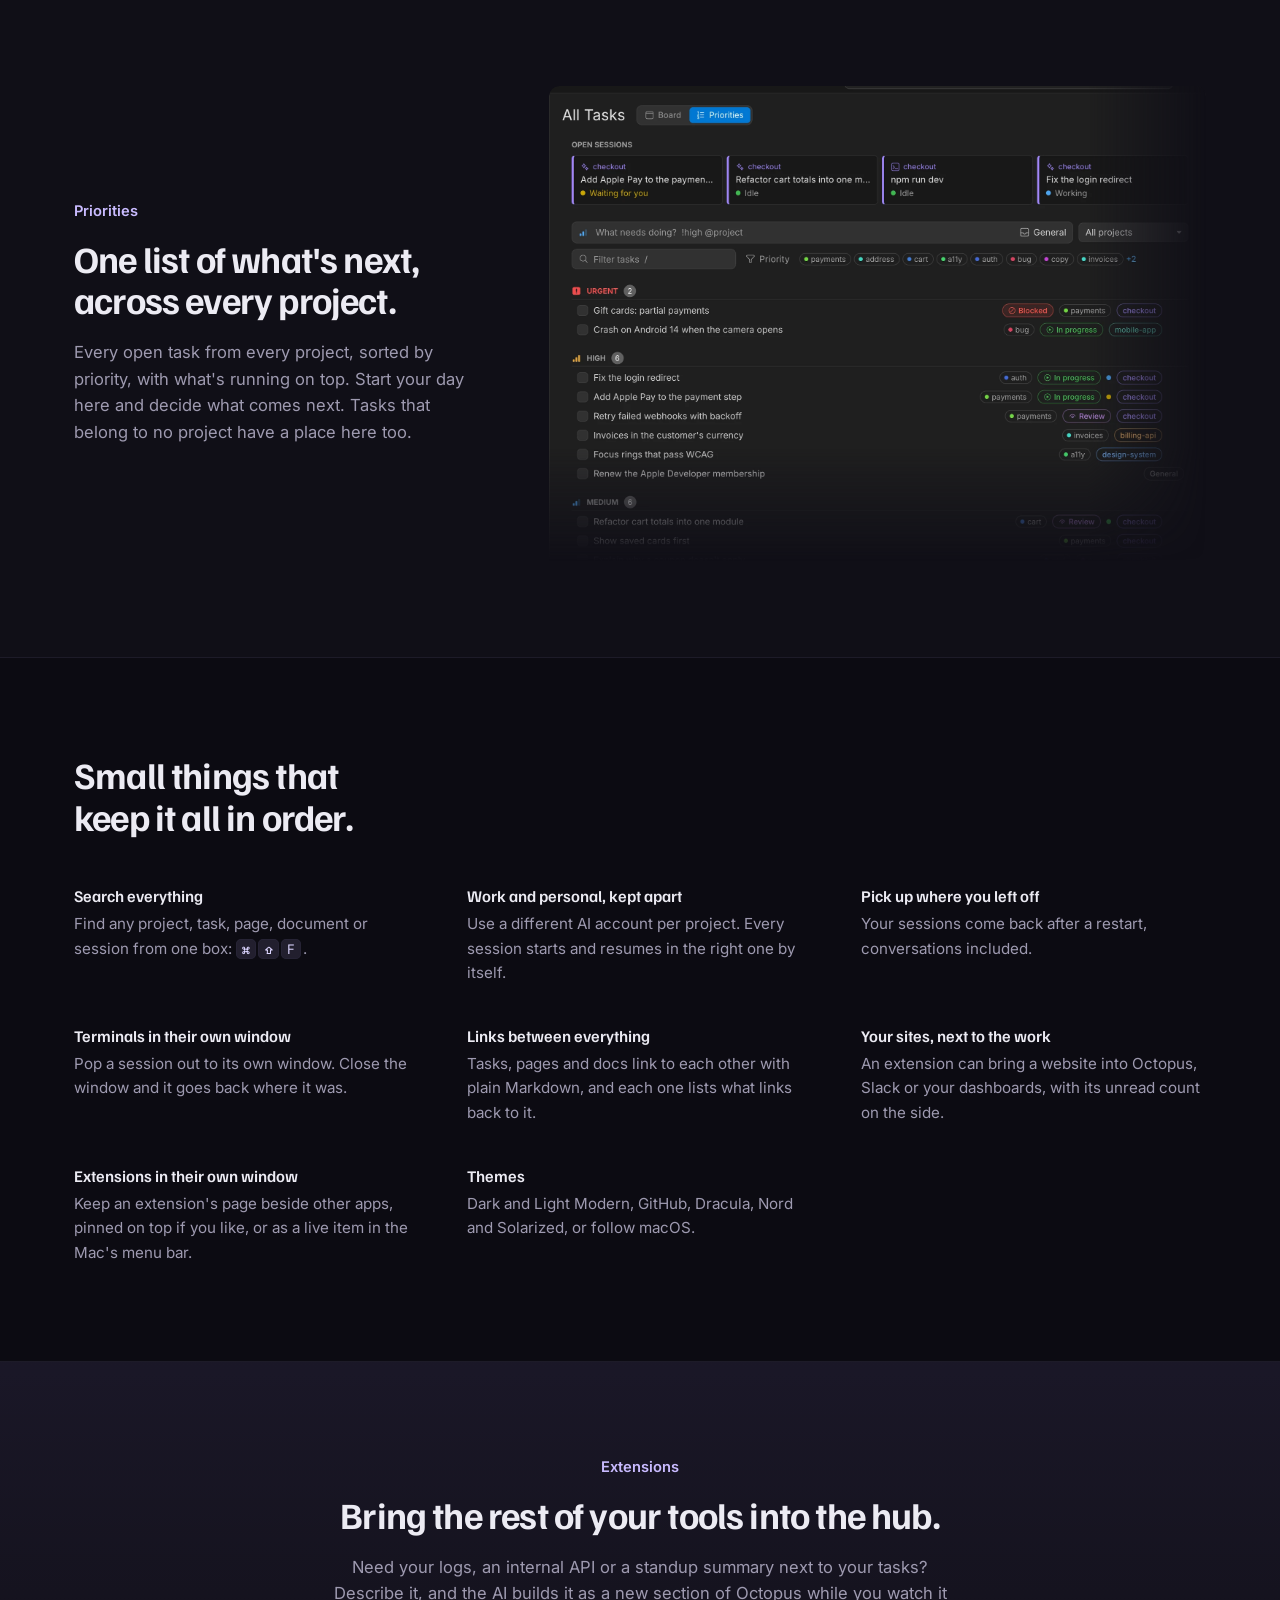
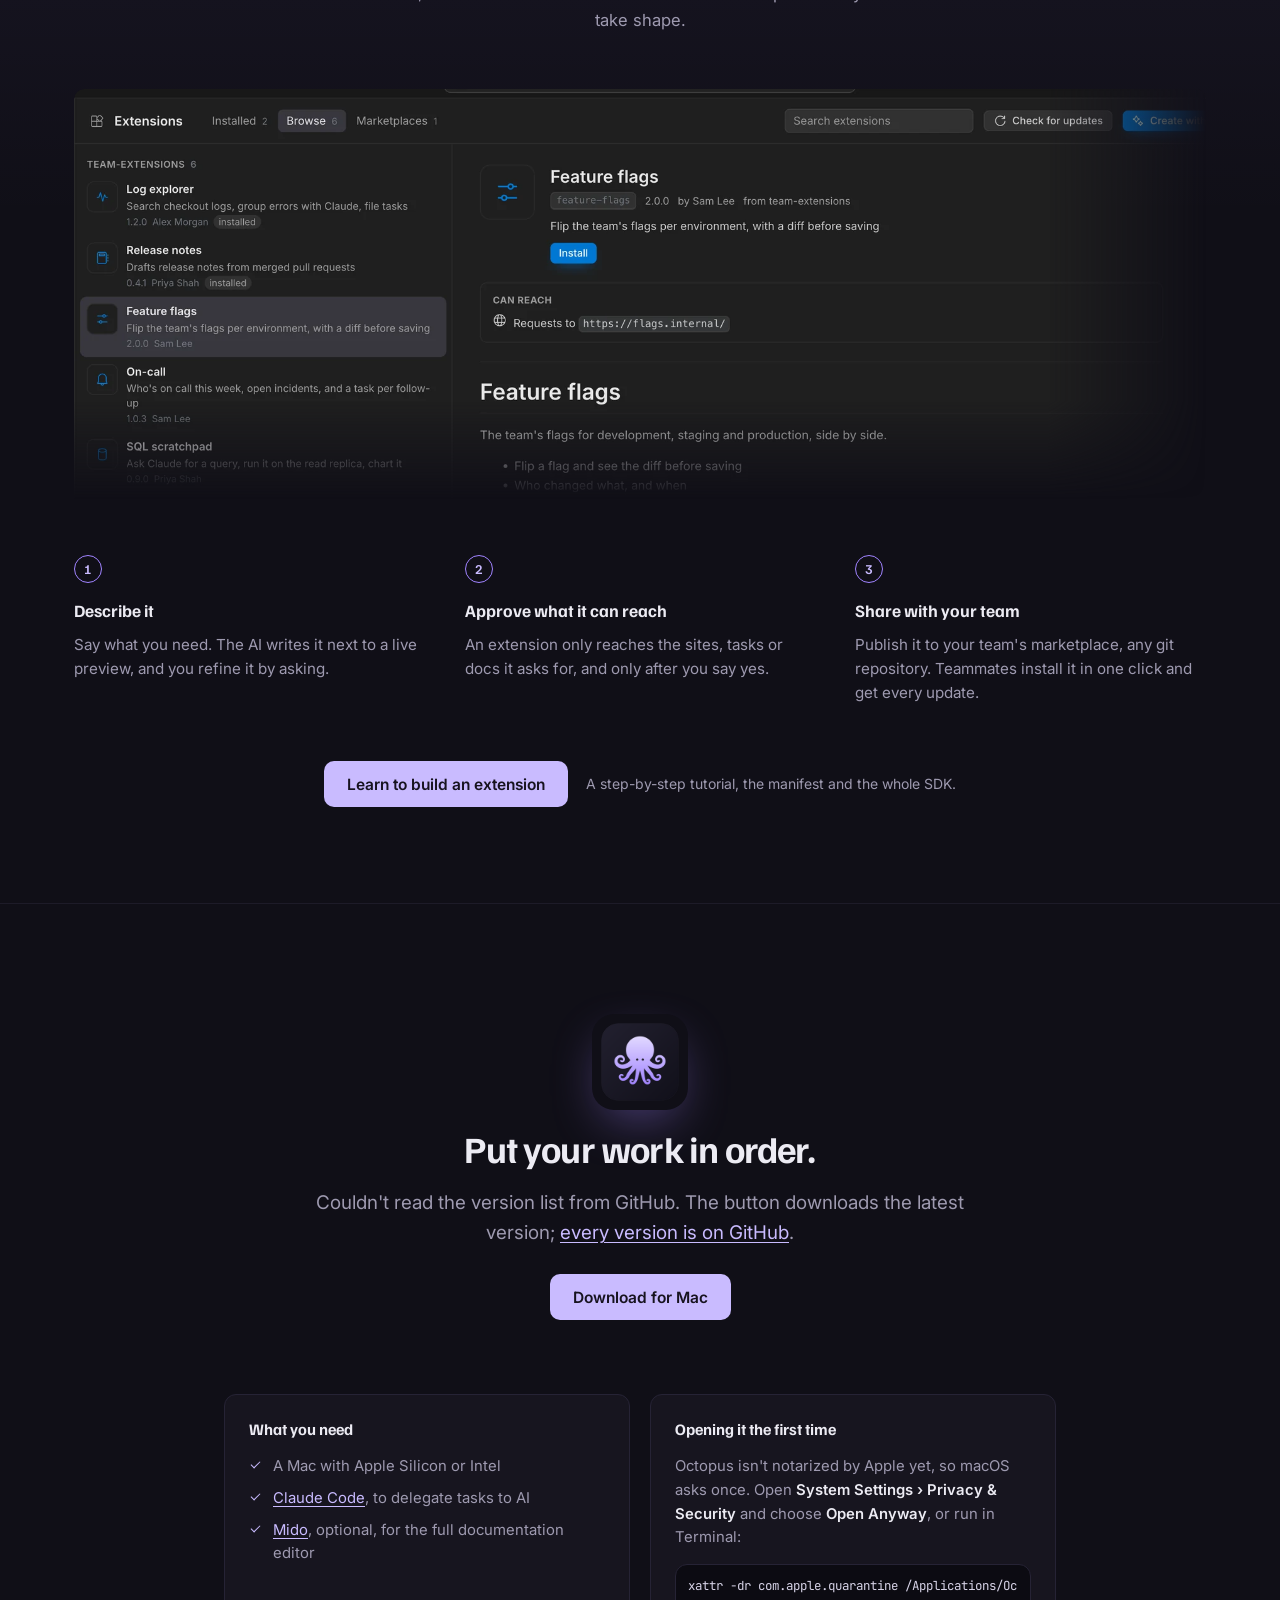
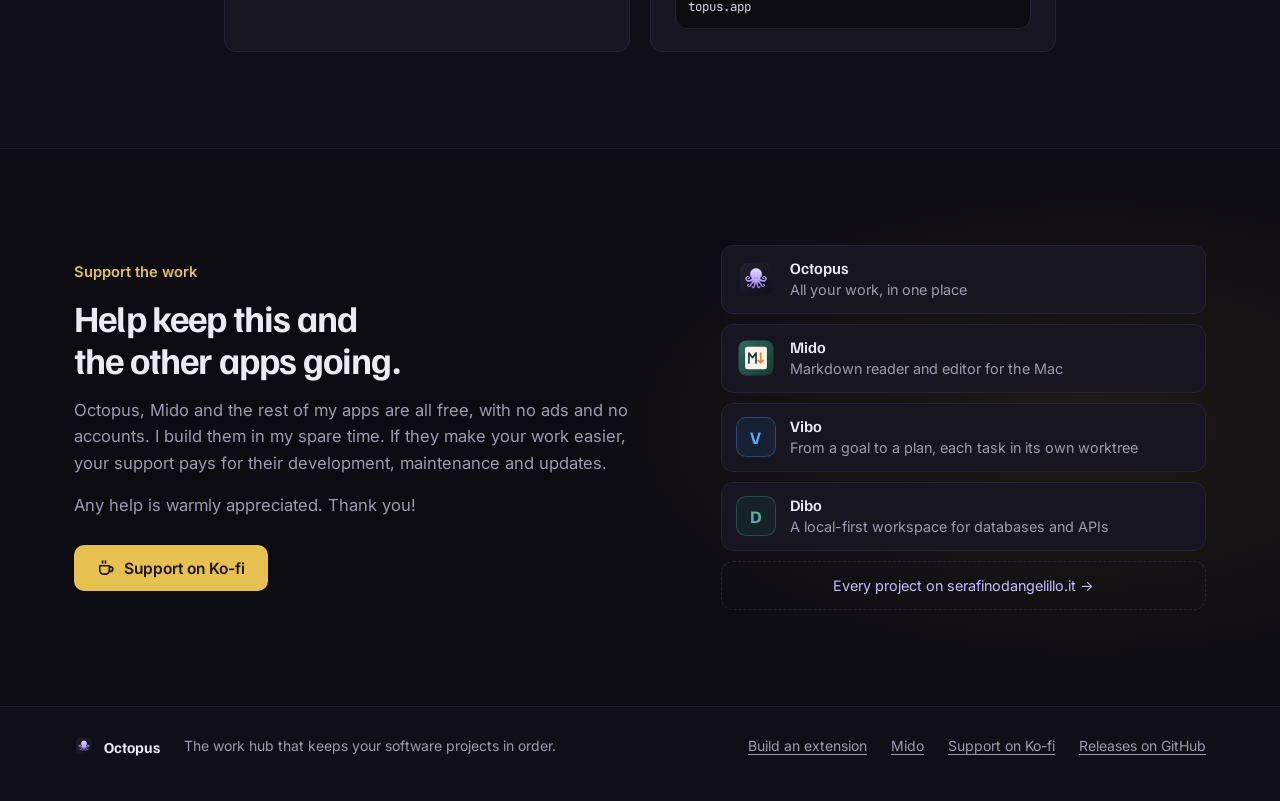
==== commit f9e8d050: "Hero lede: extensions make it whatever your work needs; styles.css and app.js linked with ?v=2, so b" ====
--- a/docs/index.html
+++ b/docs/index.html
@@ -50,9 +50,9 @@
   <link rel="preconnect" href="https://fonts.googleapis.com" />
   <link rel="preconnect" href="https://fonts.gstatic.com" crossorigin />
   <link href="https://fonts.googleapis.com/css2?family=Familjen+Grotesk:wght@500;600;700&family=Inter:wght@400;500;600&family=JetBrains+Mono:wght@400&display=swap" rel="stylesheet" />
-  <link rel="stylesheet" href="styles.css" />
+  <link rel="stylesheet" href="styles.css?v=2" />
   <script src="site-config.js"></script>
-  <script src="app.js" defer></script>
+  <script src="app.js?v=2" defer></script>
 </head>
 <body>
   <a class="skip" href="#main">Skip to content</a>
@@ -78,7 +78,7 @@
       <div class="wrap hero-copy">
         <img class="hero-icon" src="assets/icon.png" alt="" width="104" height="104" />
         <h1>One hub. All your work, in one&nbsp;place.</h1>
-        <p class="lede">Tasks, terminals, AI sessions, docs and git from every project, together in one place that keeps itself up to date.</p>
+        <p class="lede">Tasks, terminals, AI sessions, docs and git from every project, together in one place that keeps itself up to date. And with extensions, it becomes whatever your work needs.</p>
         <div class="cta">
           <a class="button primary" href="#download" data-download-link>
             <svg aria-hidden="true" viewBox="0 0 16 16" width="16" height="16"><path fill="currentColor" d="M11.2 8.4c0-1.6 1.3-2.4 1.4-2.5-.8-1.1-2-1.3-2.4-1.3-1-.1-2 .6-2.5.6s-1.3-.6-2.2-.6C4.4 4.6 3.3 5.3 2.7 6.4c-1.2 2.1-.3 5.2.9 6.9.6.8 1.2 1.7 2.1 1.7.8 0 1.2-.5 2.2-.5s1.3.5 2.2.5c.9 0 1.5-.8 2-1.7.7-1 .9-1.9.9-2-.1 0-1.8-.7-1.8-2.9ZM9.6 3.6c.5-.6.8-1.3.7-2.1-.7 0-1.5.5-2 1.1-.4.5-.8 1.3-.7 2.1.8 0 1.5-.4 2-1.1Z"/></svg>
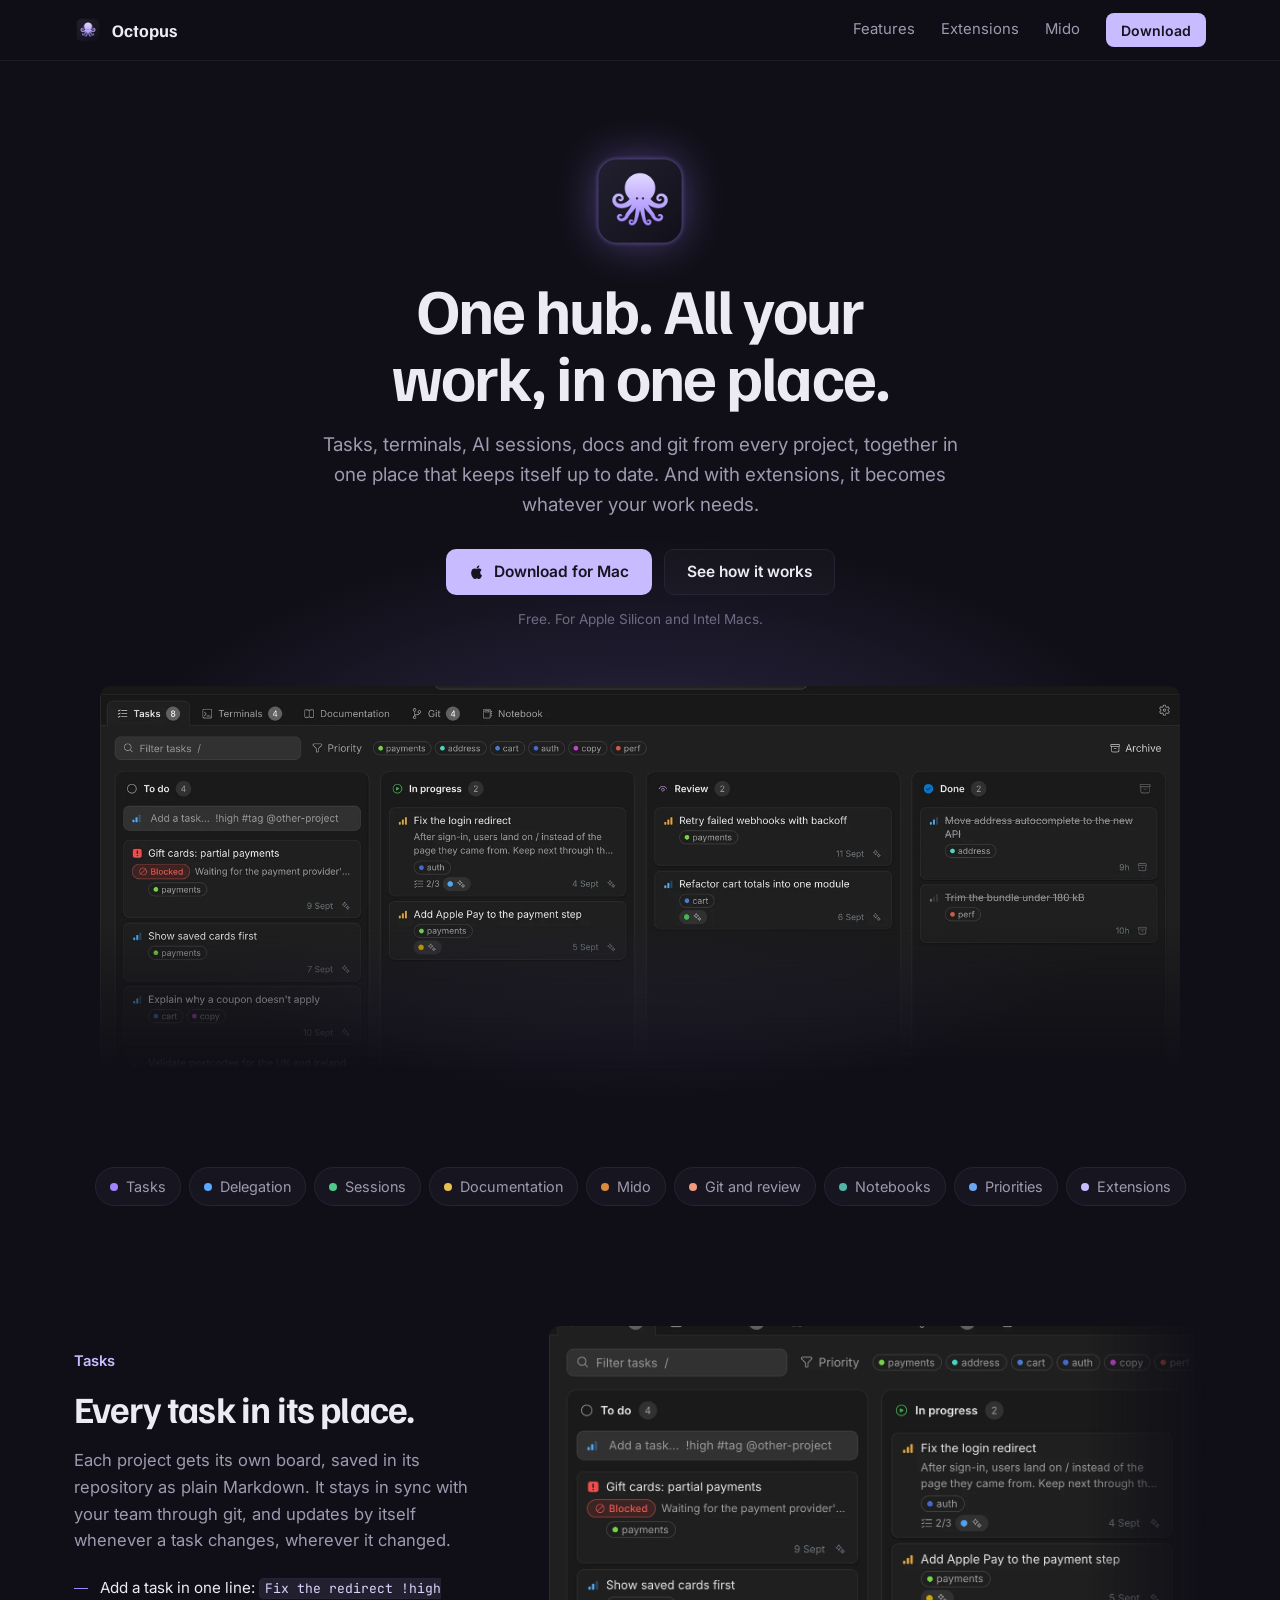
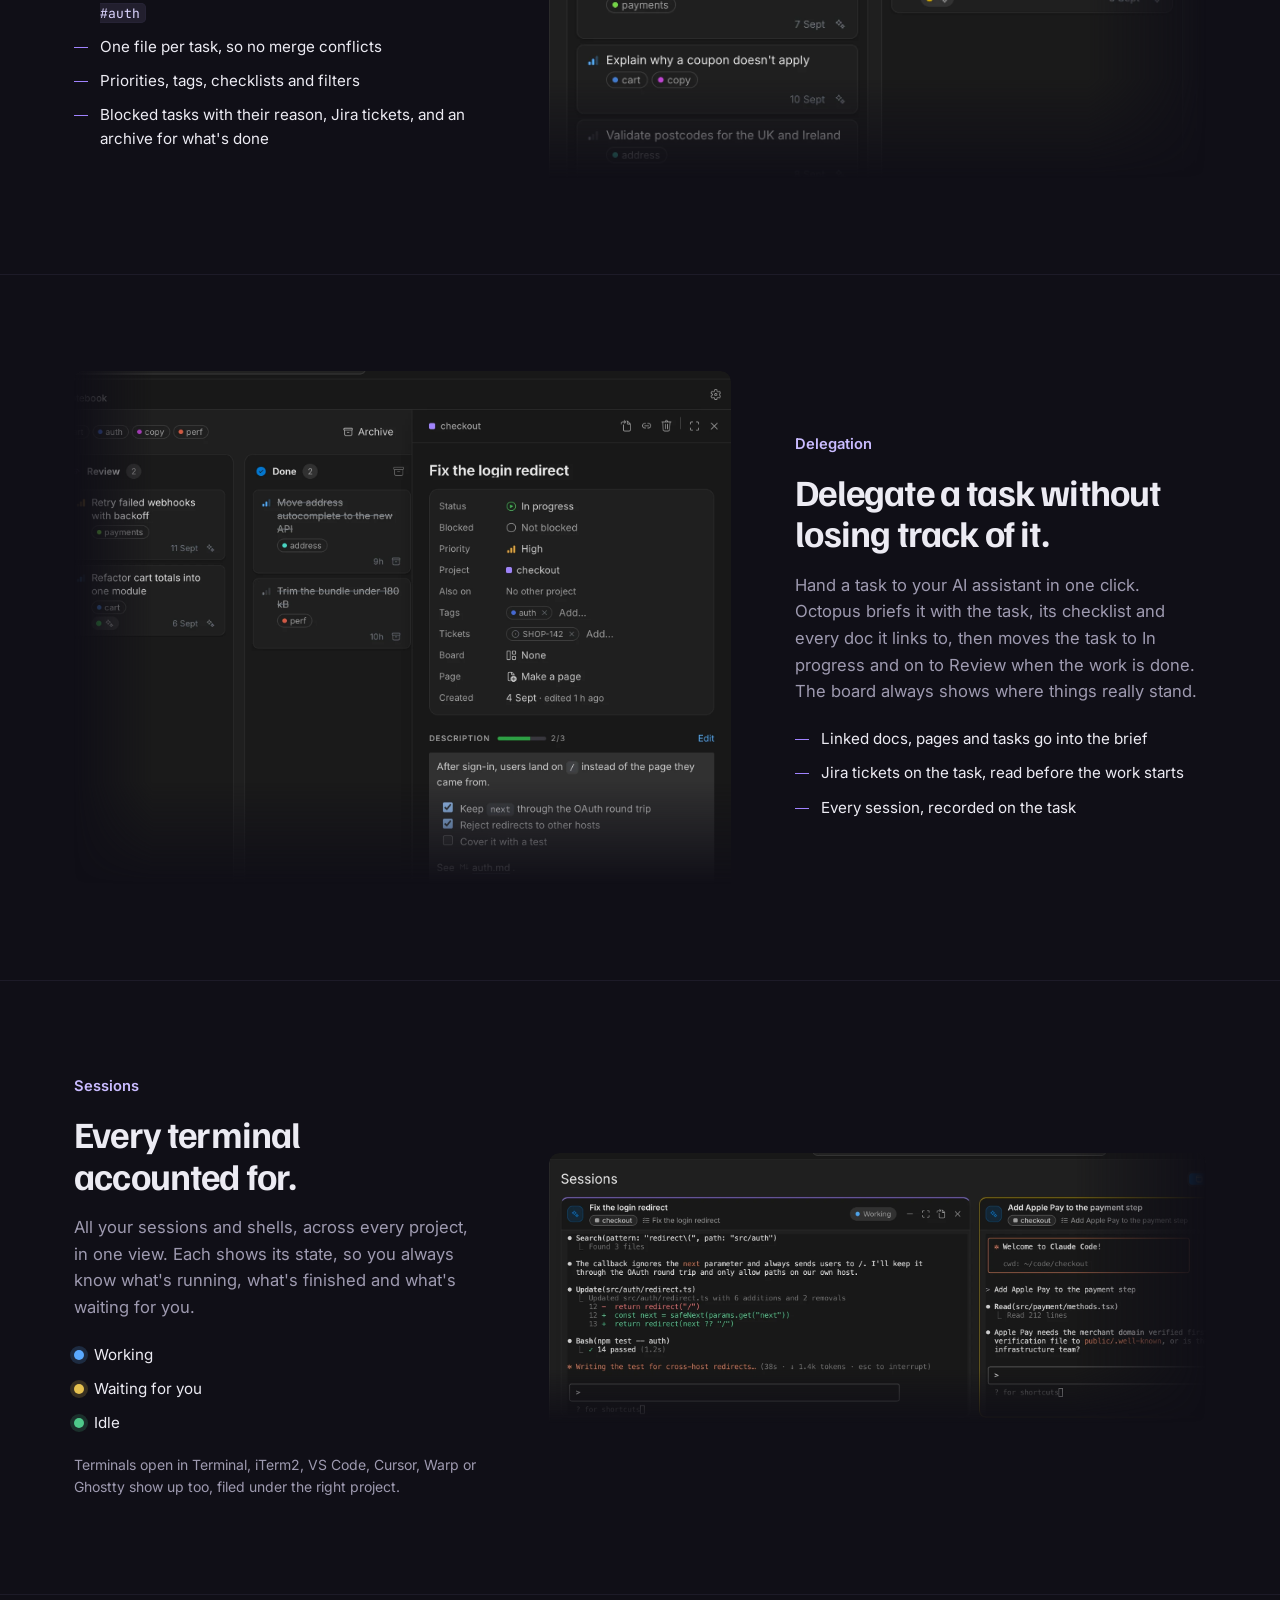
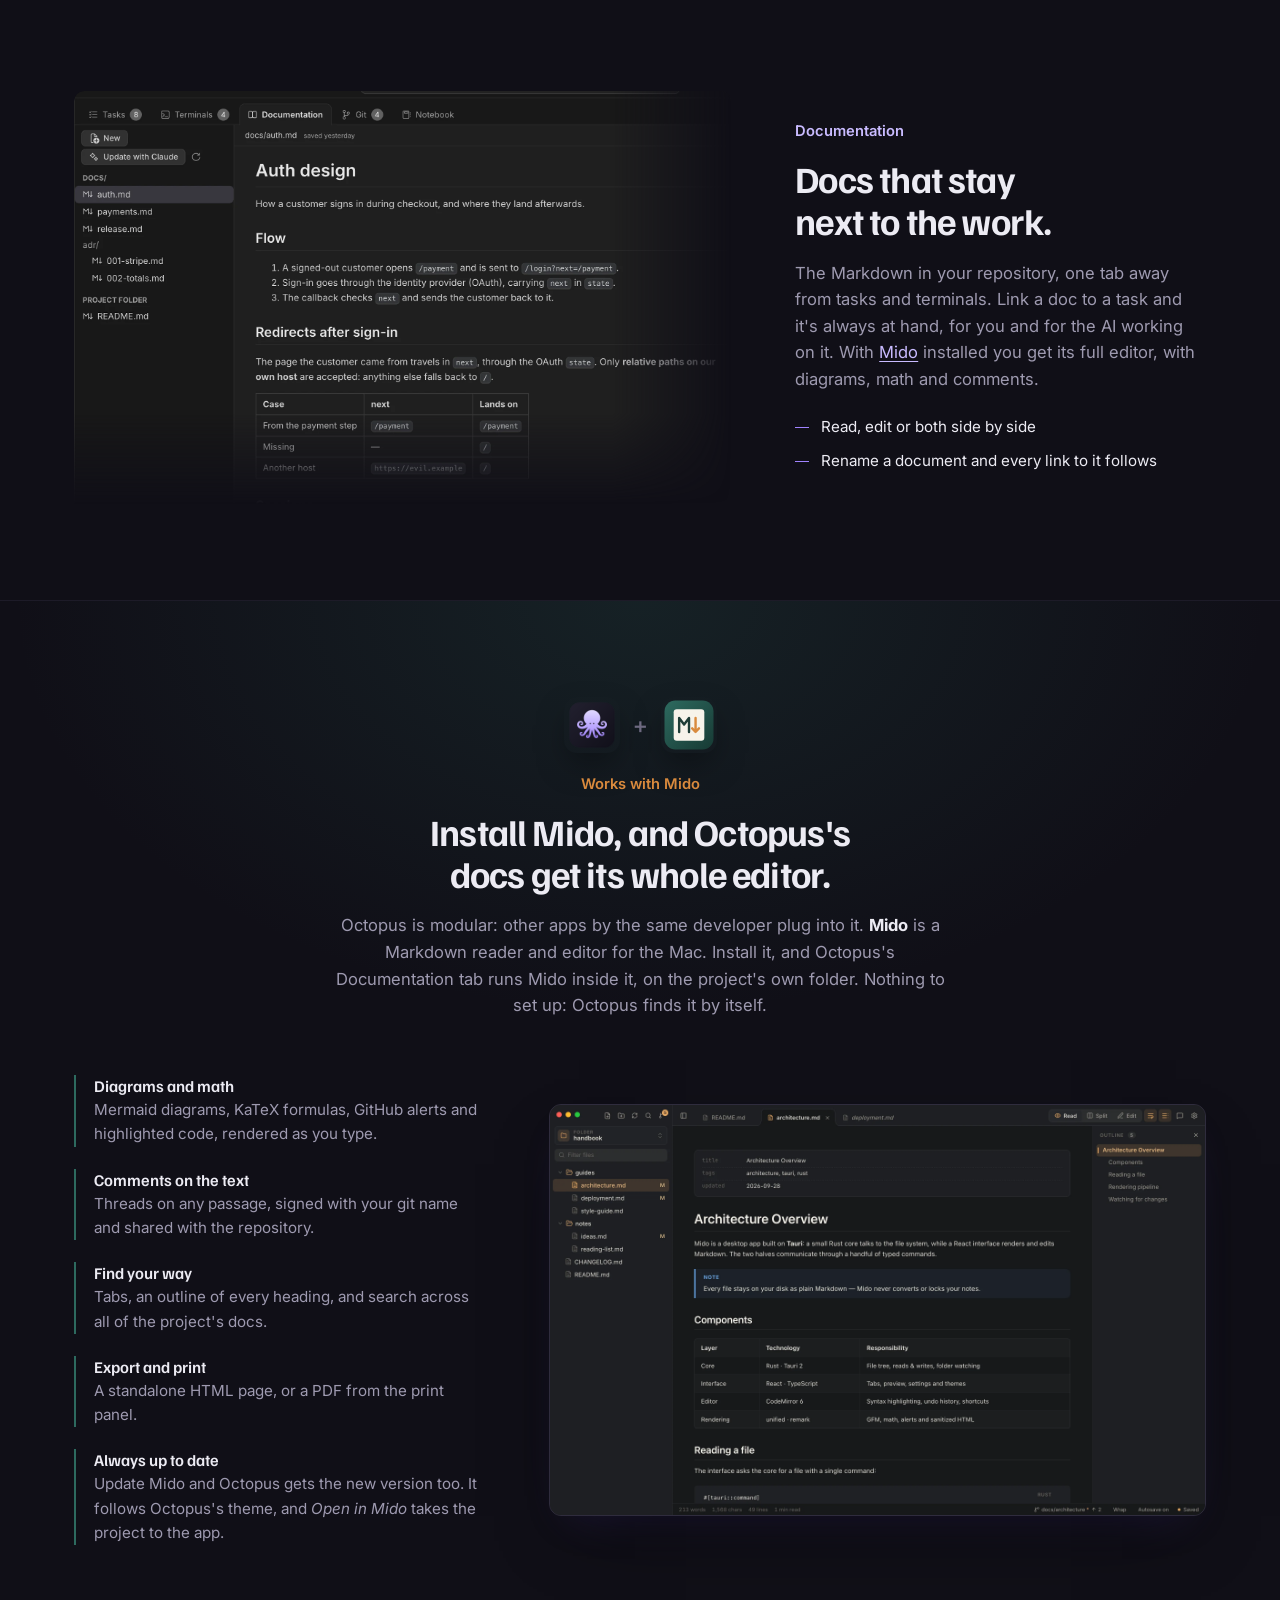
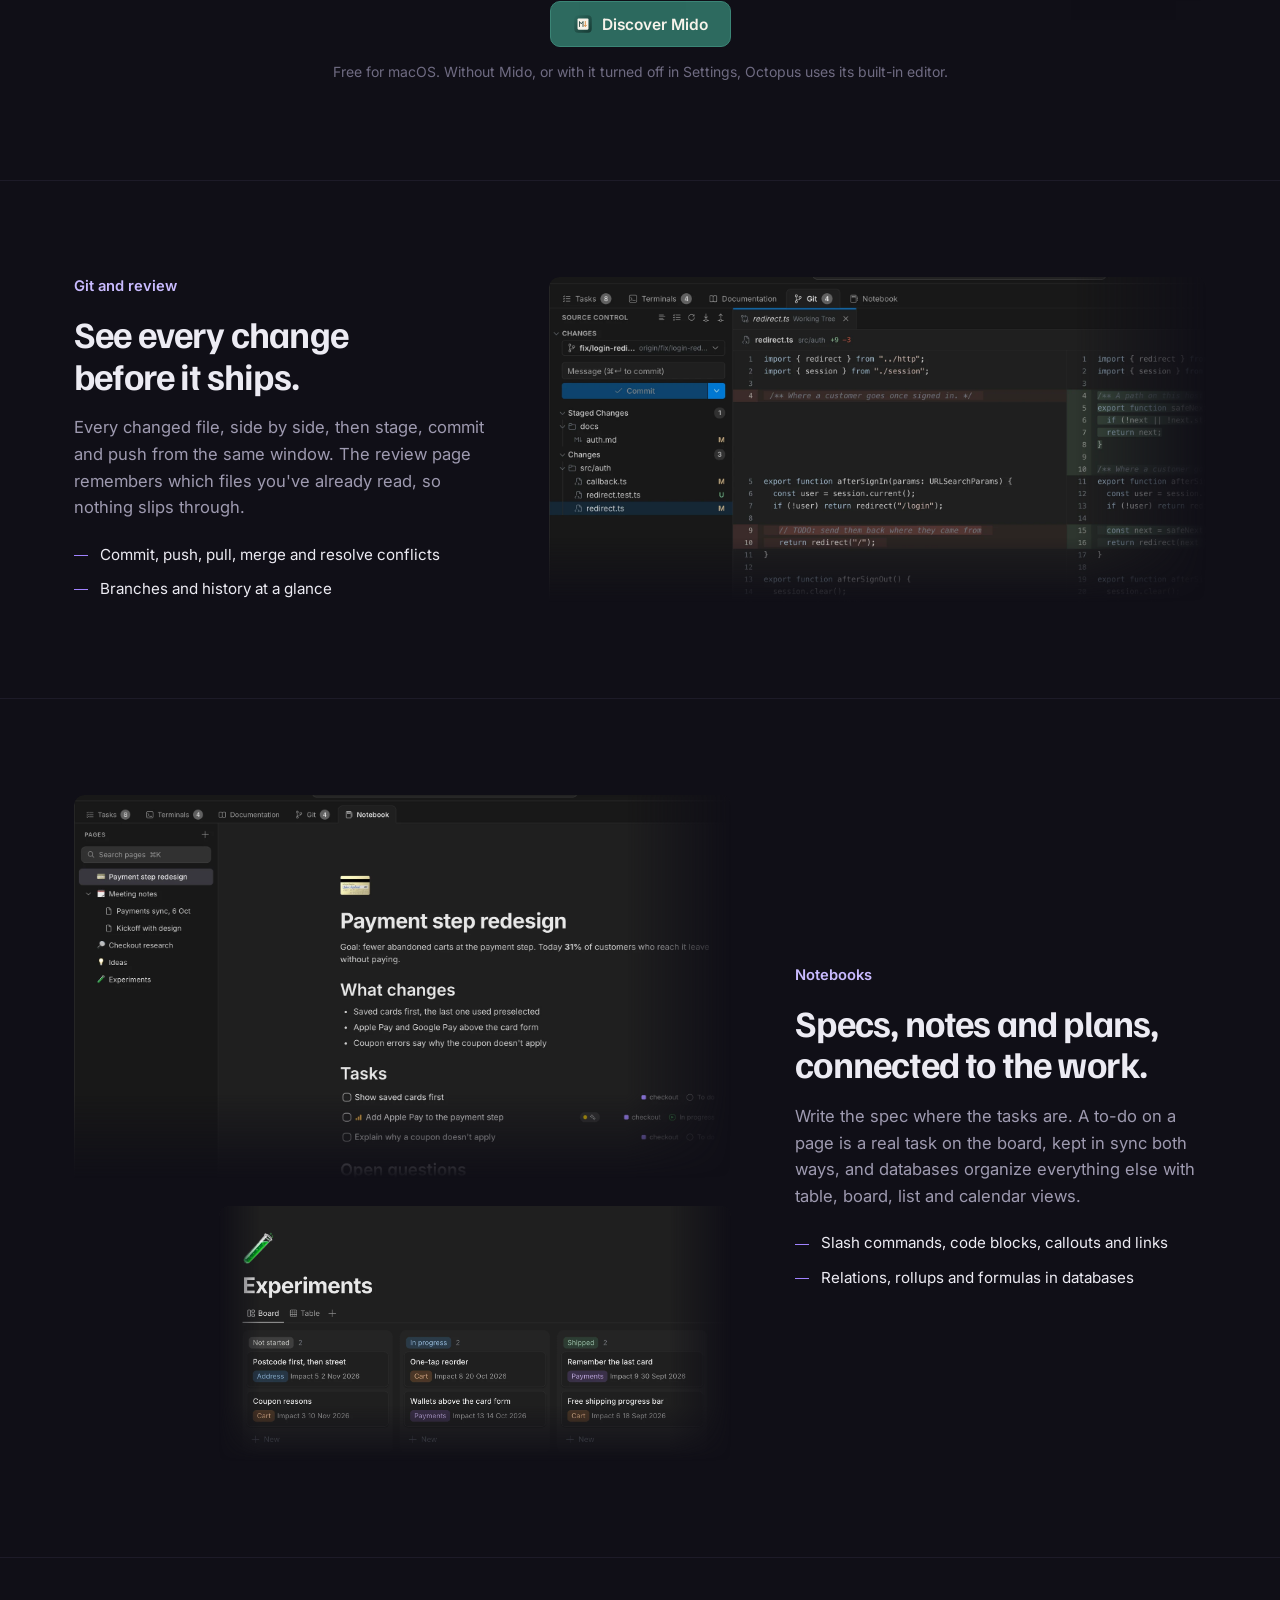
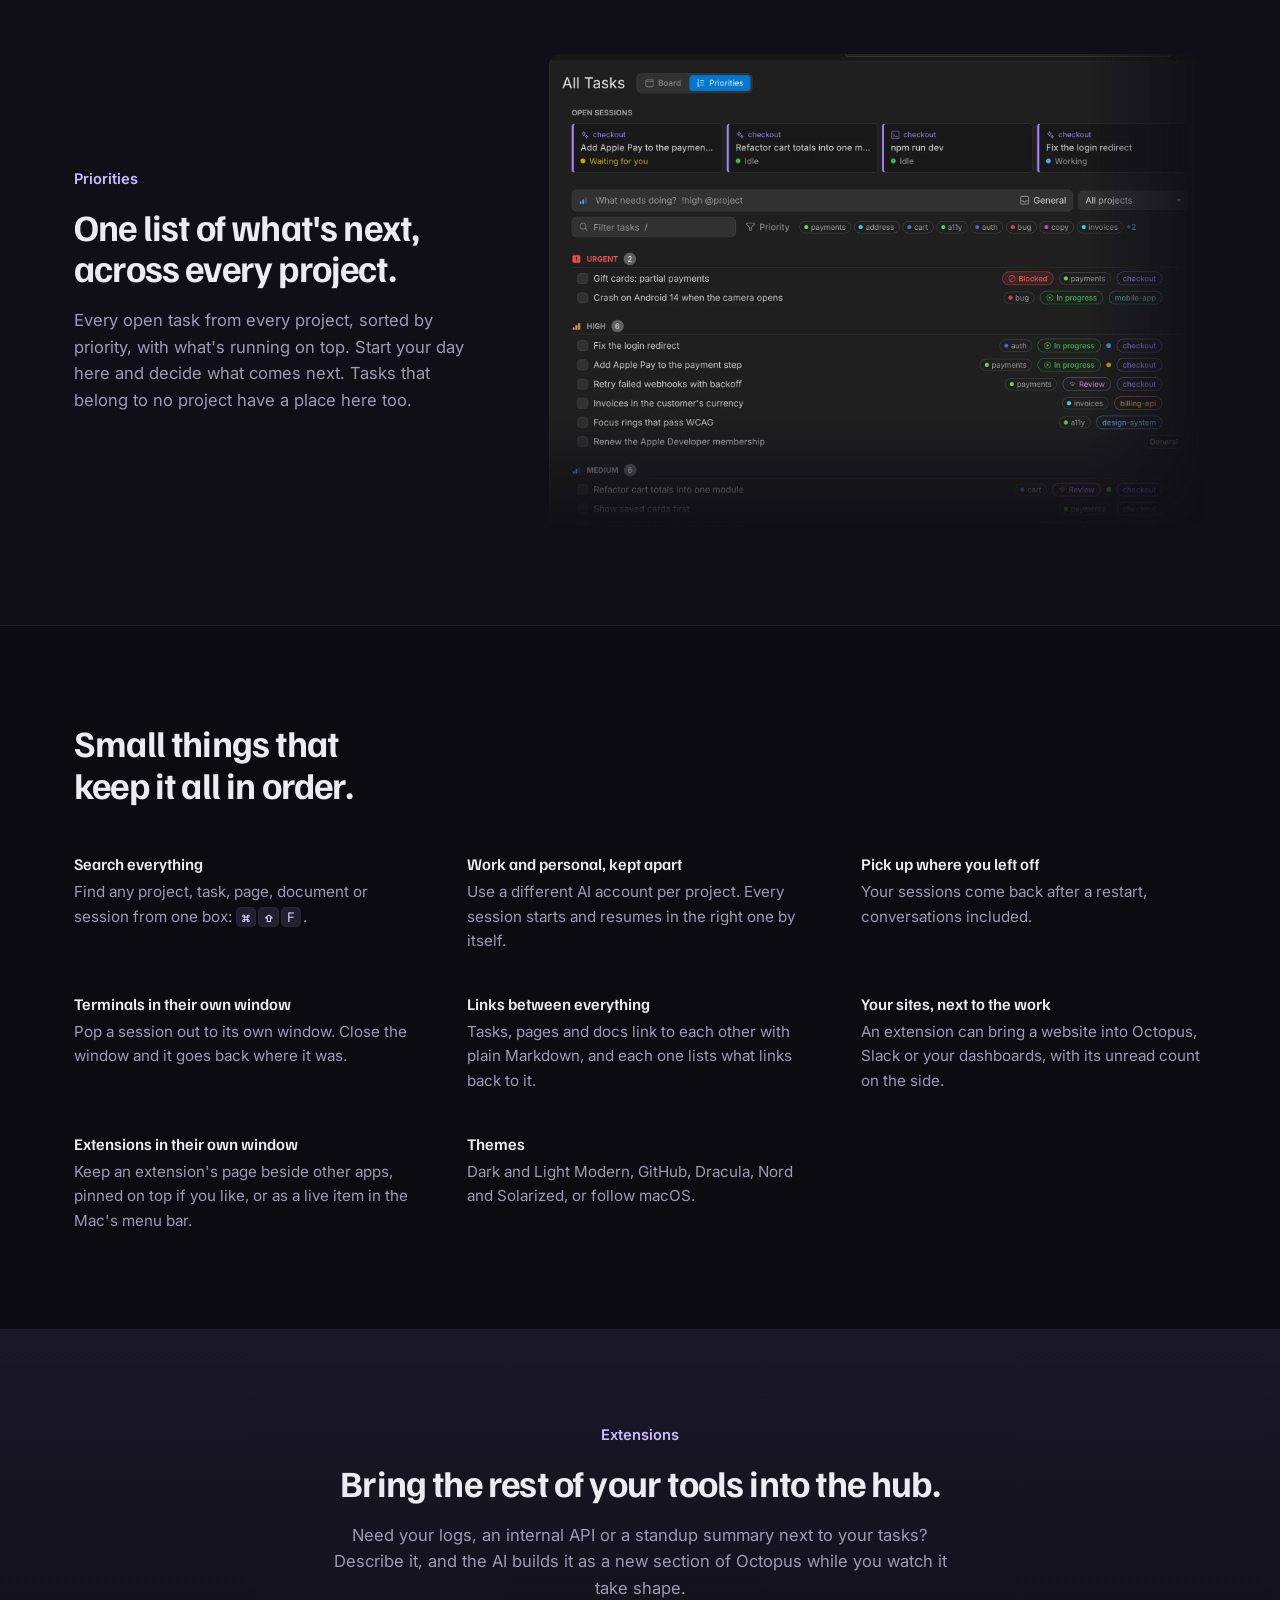
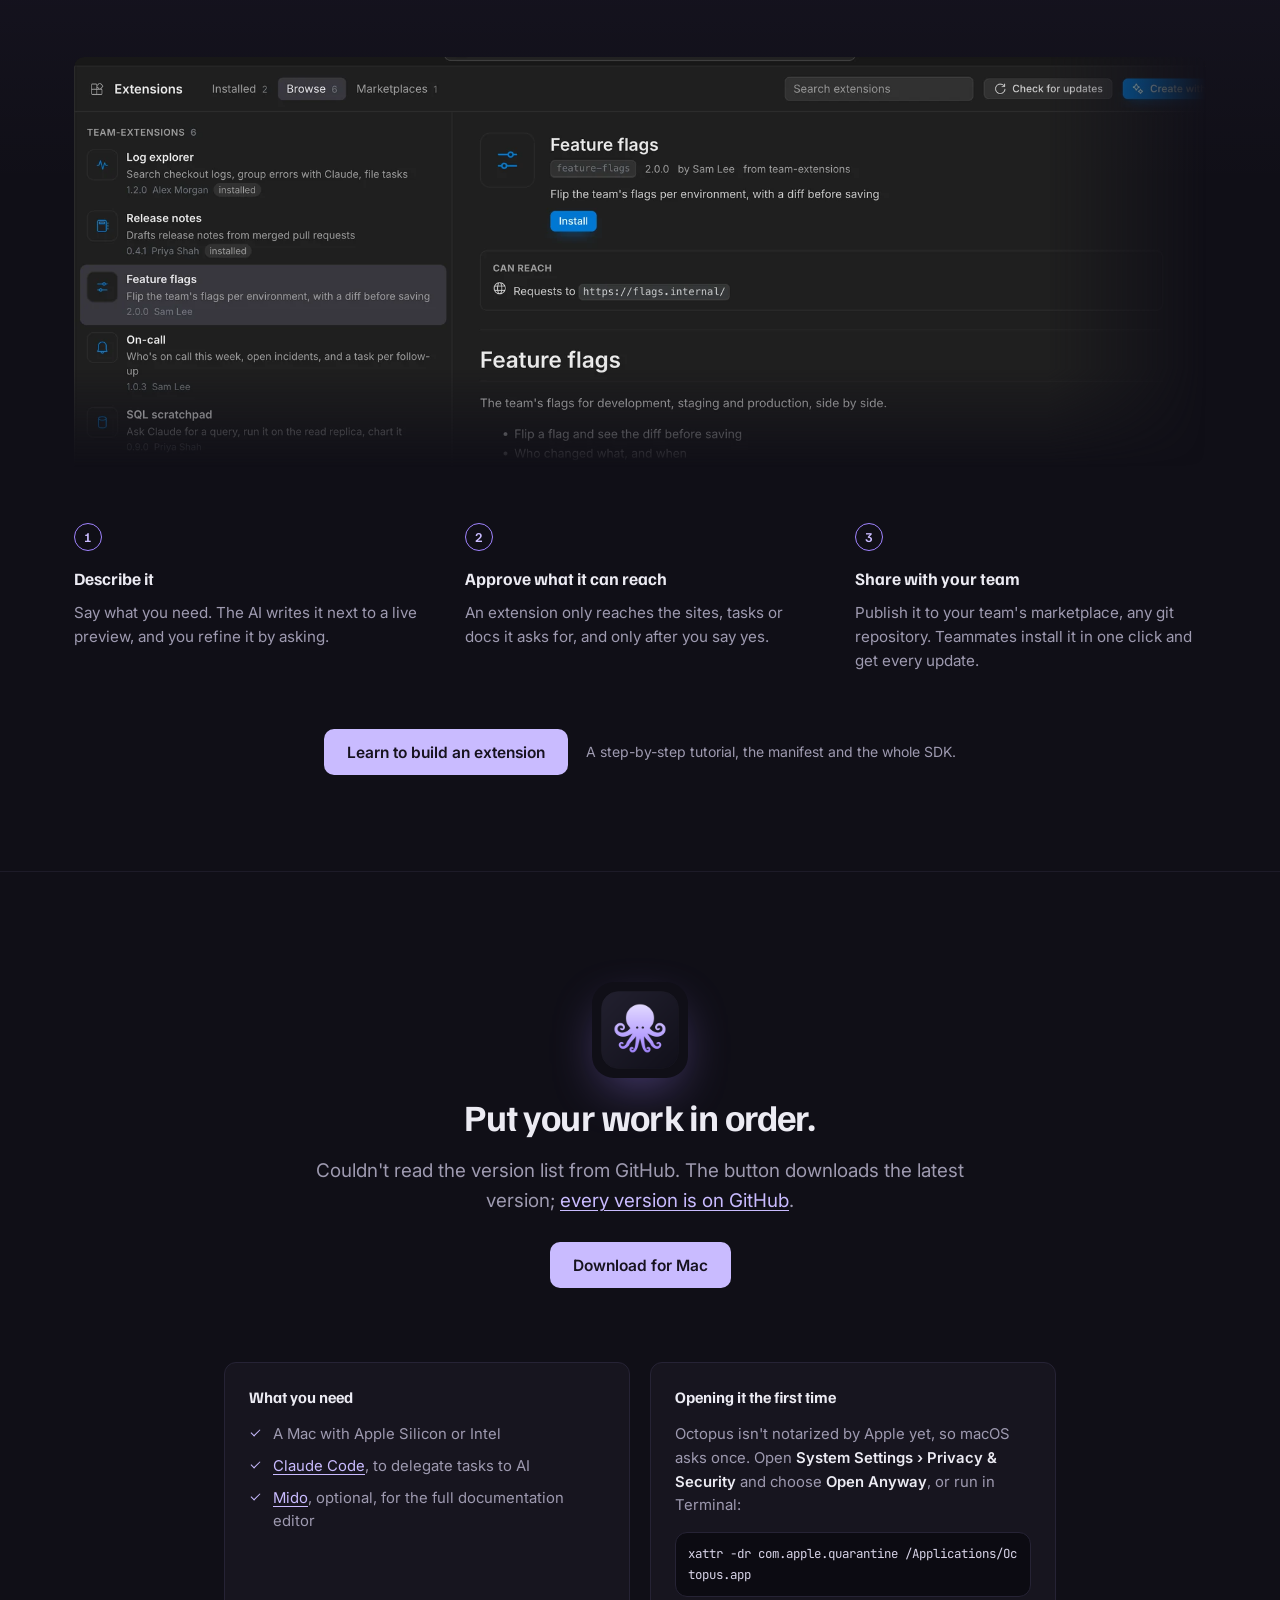
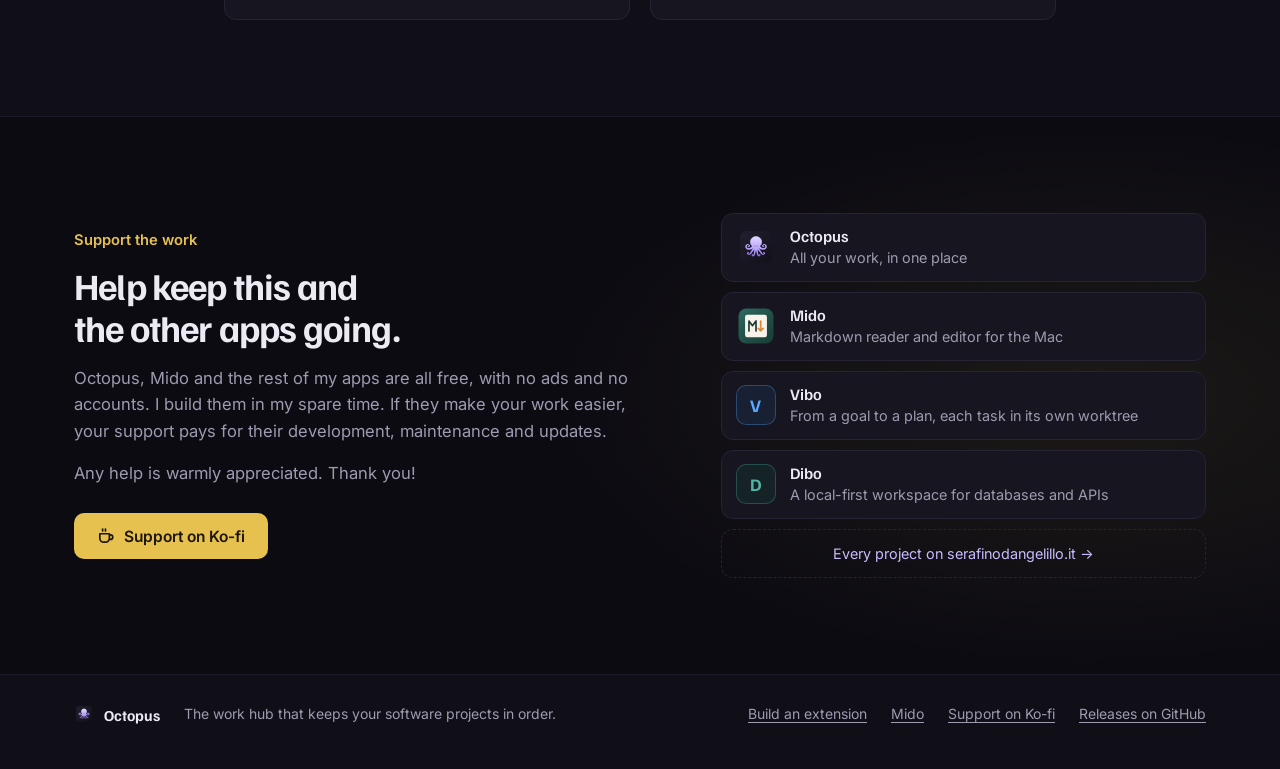
==== commit a0f1d1d2: "Hero: less room between the buttons and the screenshot (56px, 40px on phones) Co-Authored-By: Claude" ====
--- a/docs/index.html
+++ b/docs/index.html
@@ -50,9 +50,9 @@
   <link rel="preconnect" href="https://fonts.googleapis.com" />
   <link rel="preconnect" href="https://fonts.gstatic.com" crossorigin />
   <link href="https://fonts.googleapis.com/css2?family=Familjen+Grotesk:wght@500;600;700&family=Inter:wght@400;500;600&family=JetBrains+Mono:wght@400&display=swap" rel="stylesheet" />
-  <link rel="stylesheet" href="styles.css?v=2" />
+  <link rel="stylesheet" href="styles.css?v=3" />
   <script src="site-config.js"></script>
-  <script src="app.js?v=2" defer></script>
+  <script src="app.js?v=3" defer></script>
 </head>
 <body>
   <a class="skip" href="#main">Skip to content</a>
--- a/docs/styles.css
+++ b/docs/styles.css
@@ -135,8 +135,8 @@
   mask-composite: intersect;
 }
 /* After .shot, whose margin: 0 would undo the space below the buttons */
-.shot-hero { max-width: 1080px; margin: 88px auto 0; }
-@media (max-width: 600px) { .shot-hero { margin-top: 56px; } }
+.shot-hero { max-width: 1080px; margin: 56px auto 0; }
+@media (max-width: 600px) { .shot-hero { margin-top: 40px; } }
 
 /* Feature index */
 .index { display: flex; flex-wrap: wrap; justify-content: center; gap: 8px; padding-top: 56px; padding-bottom: 24px; }
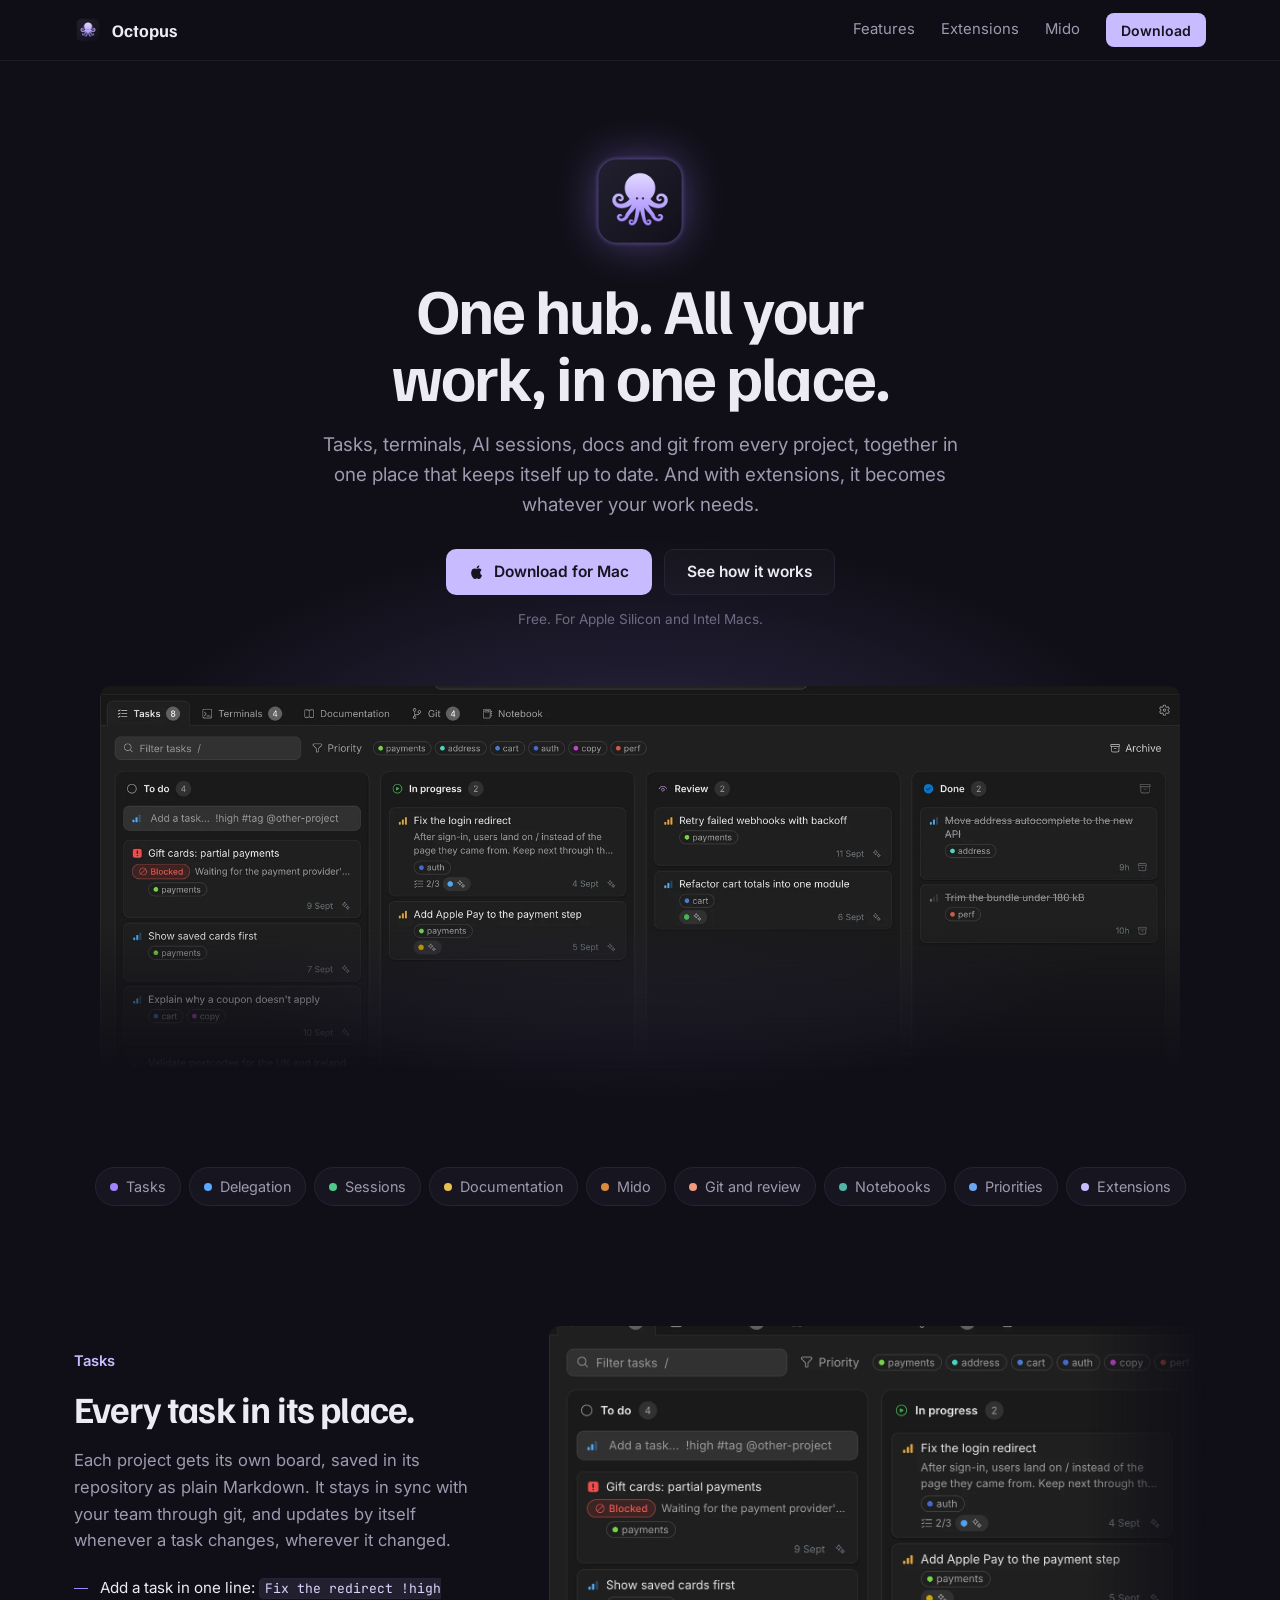
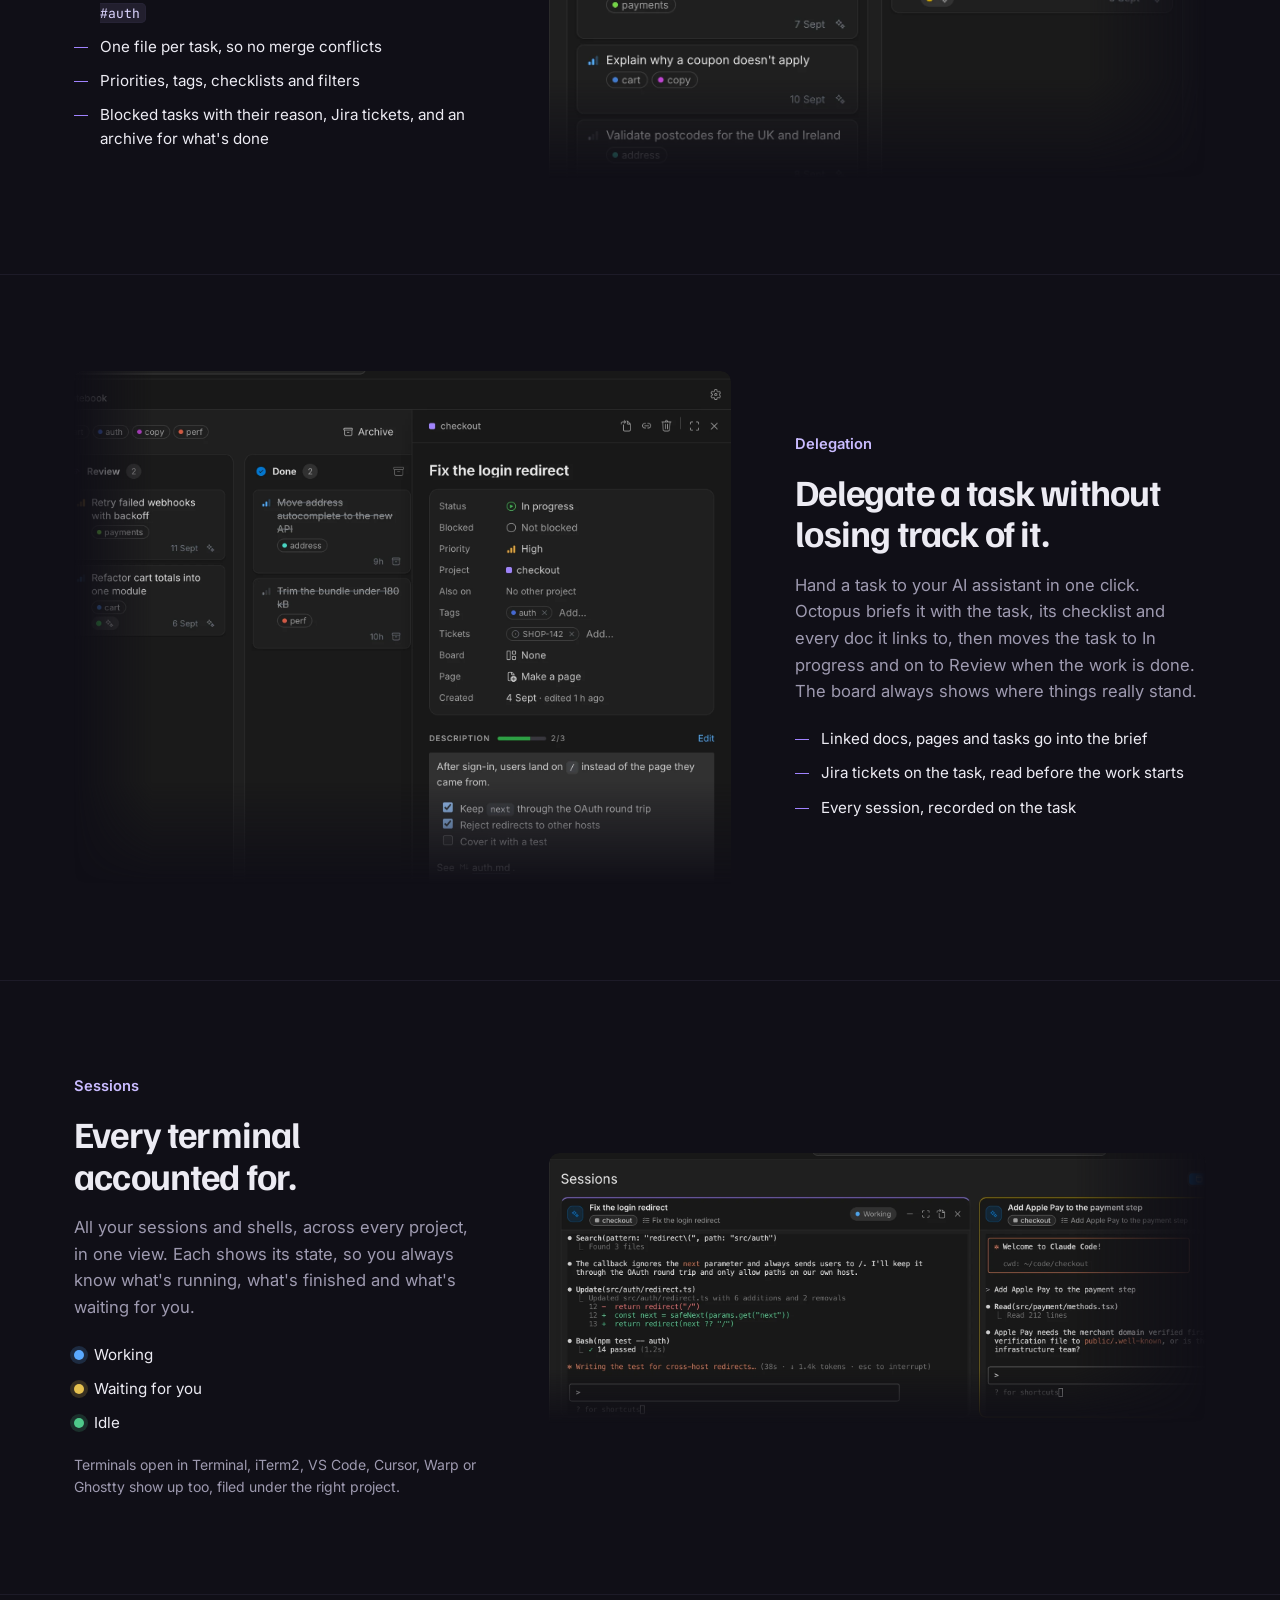
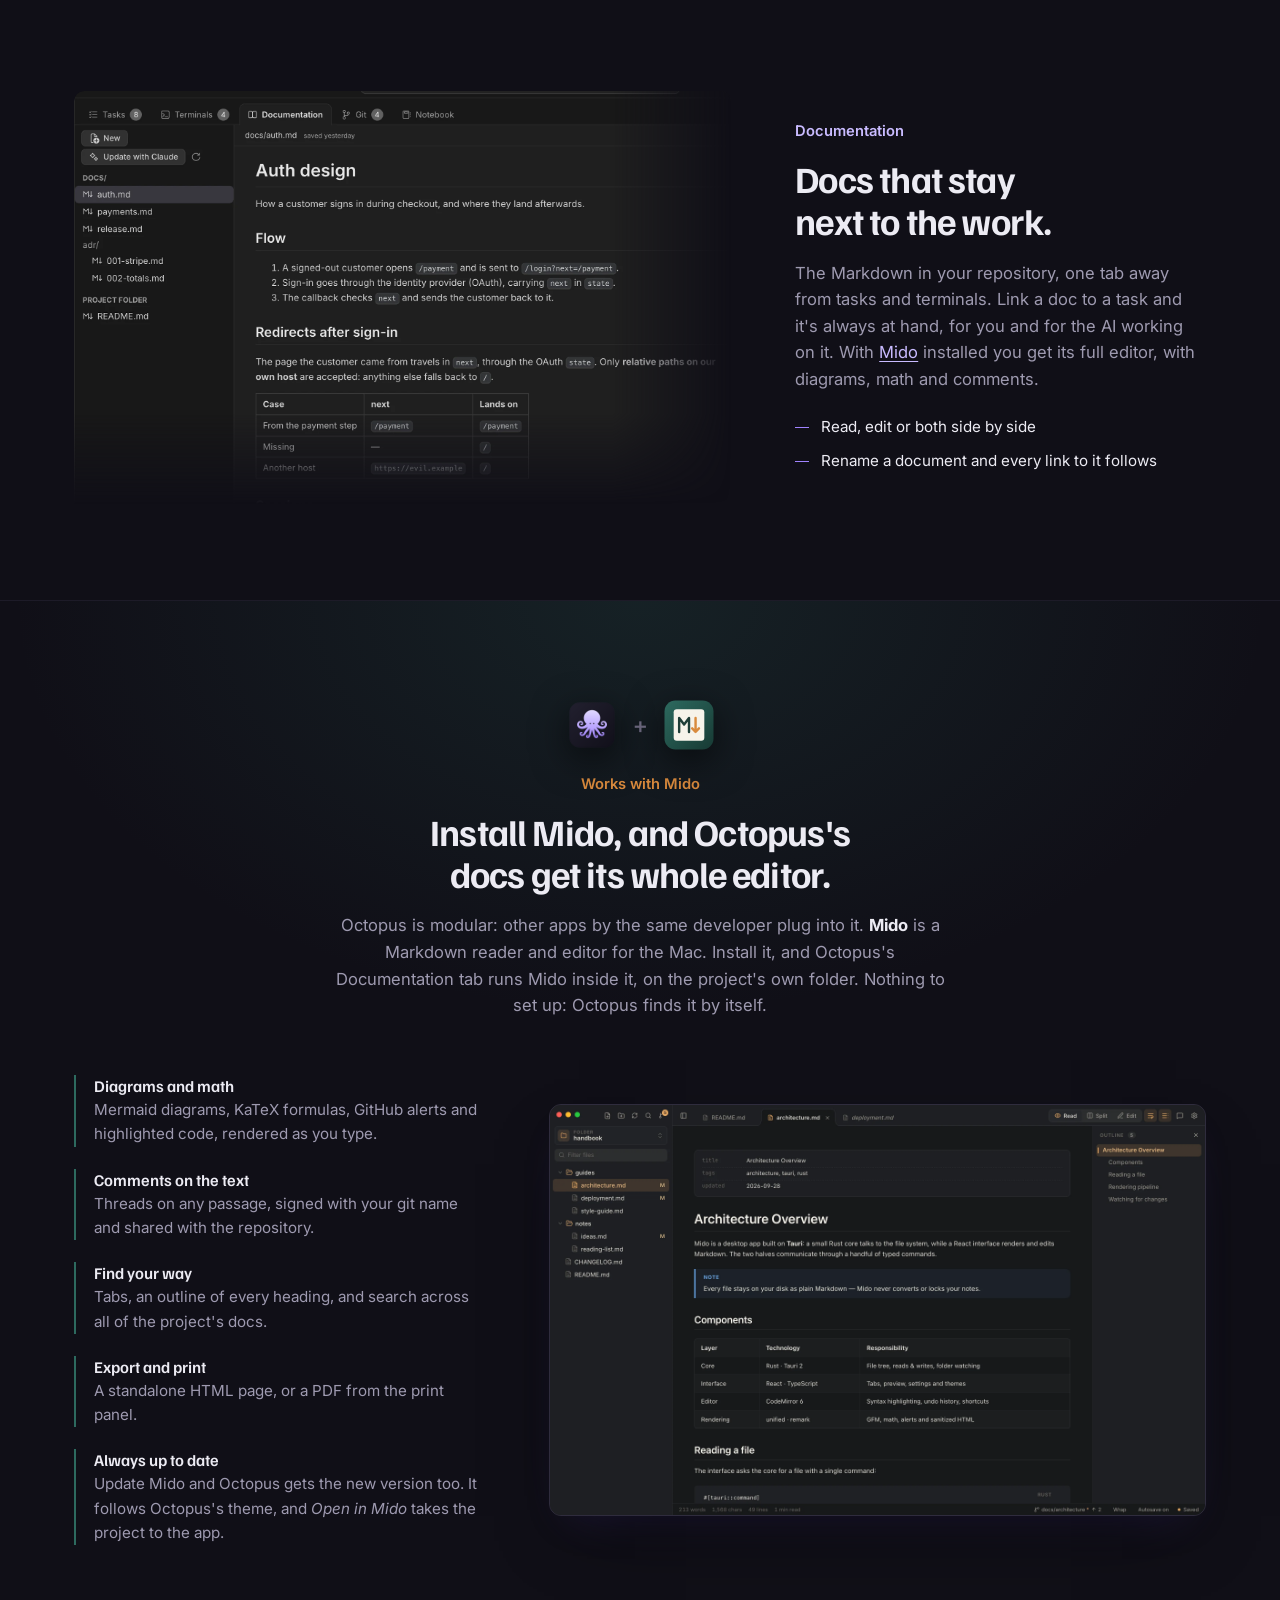
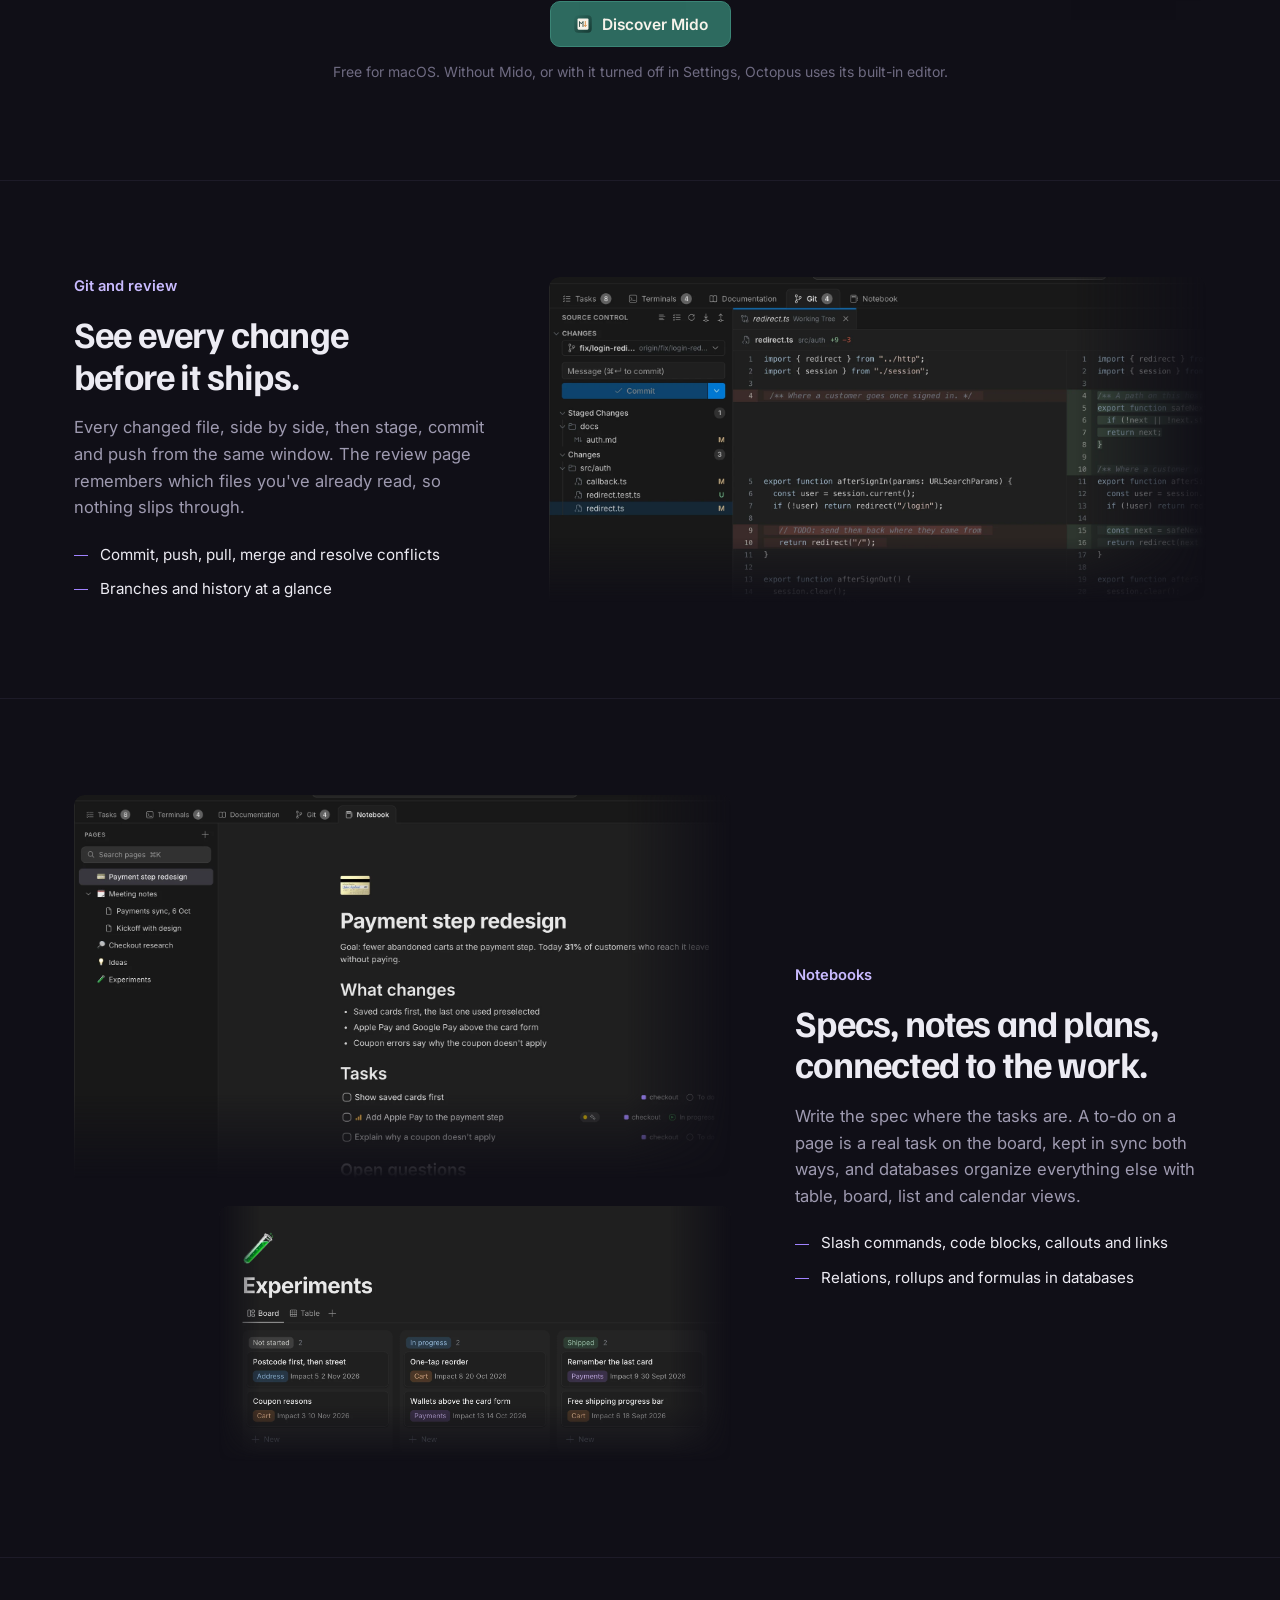
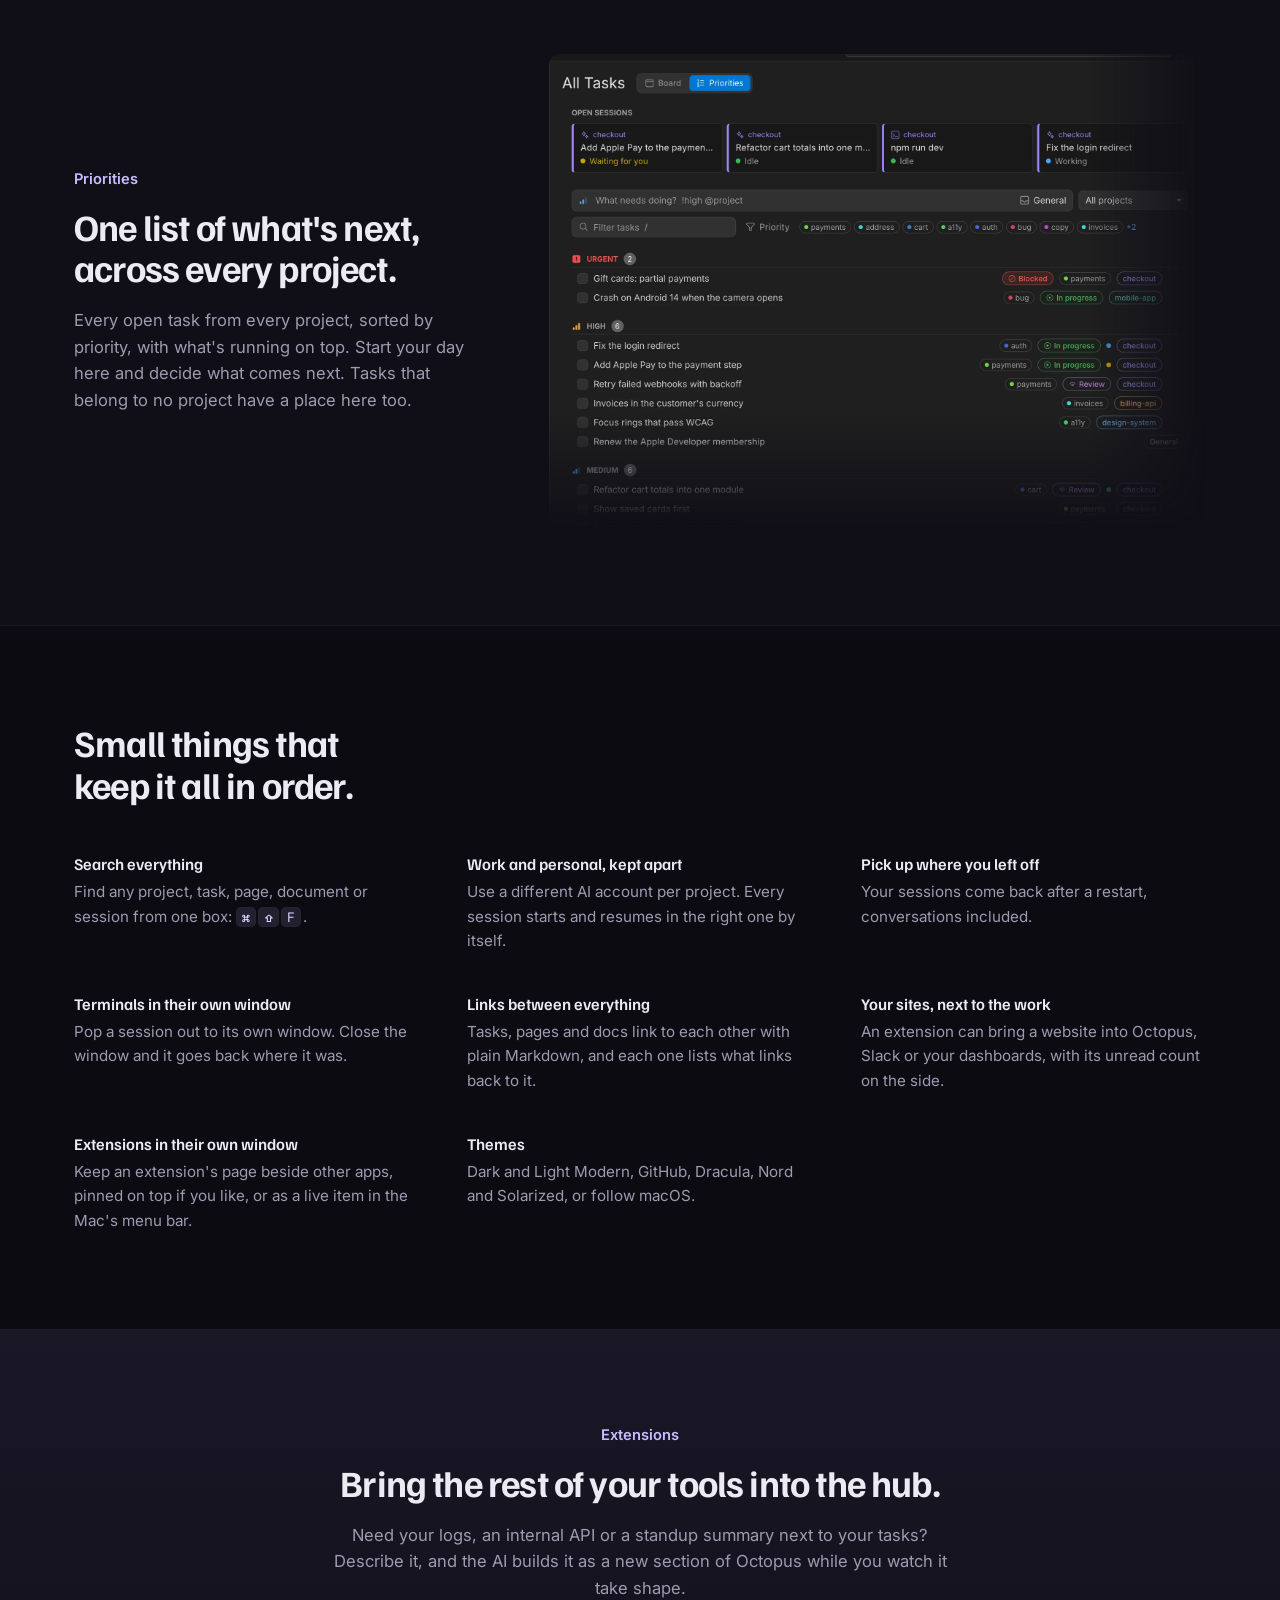
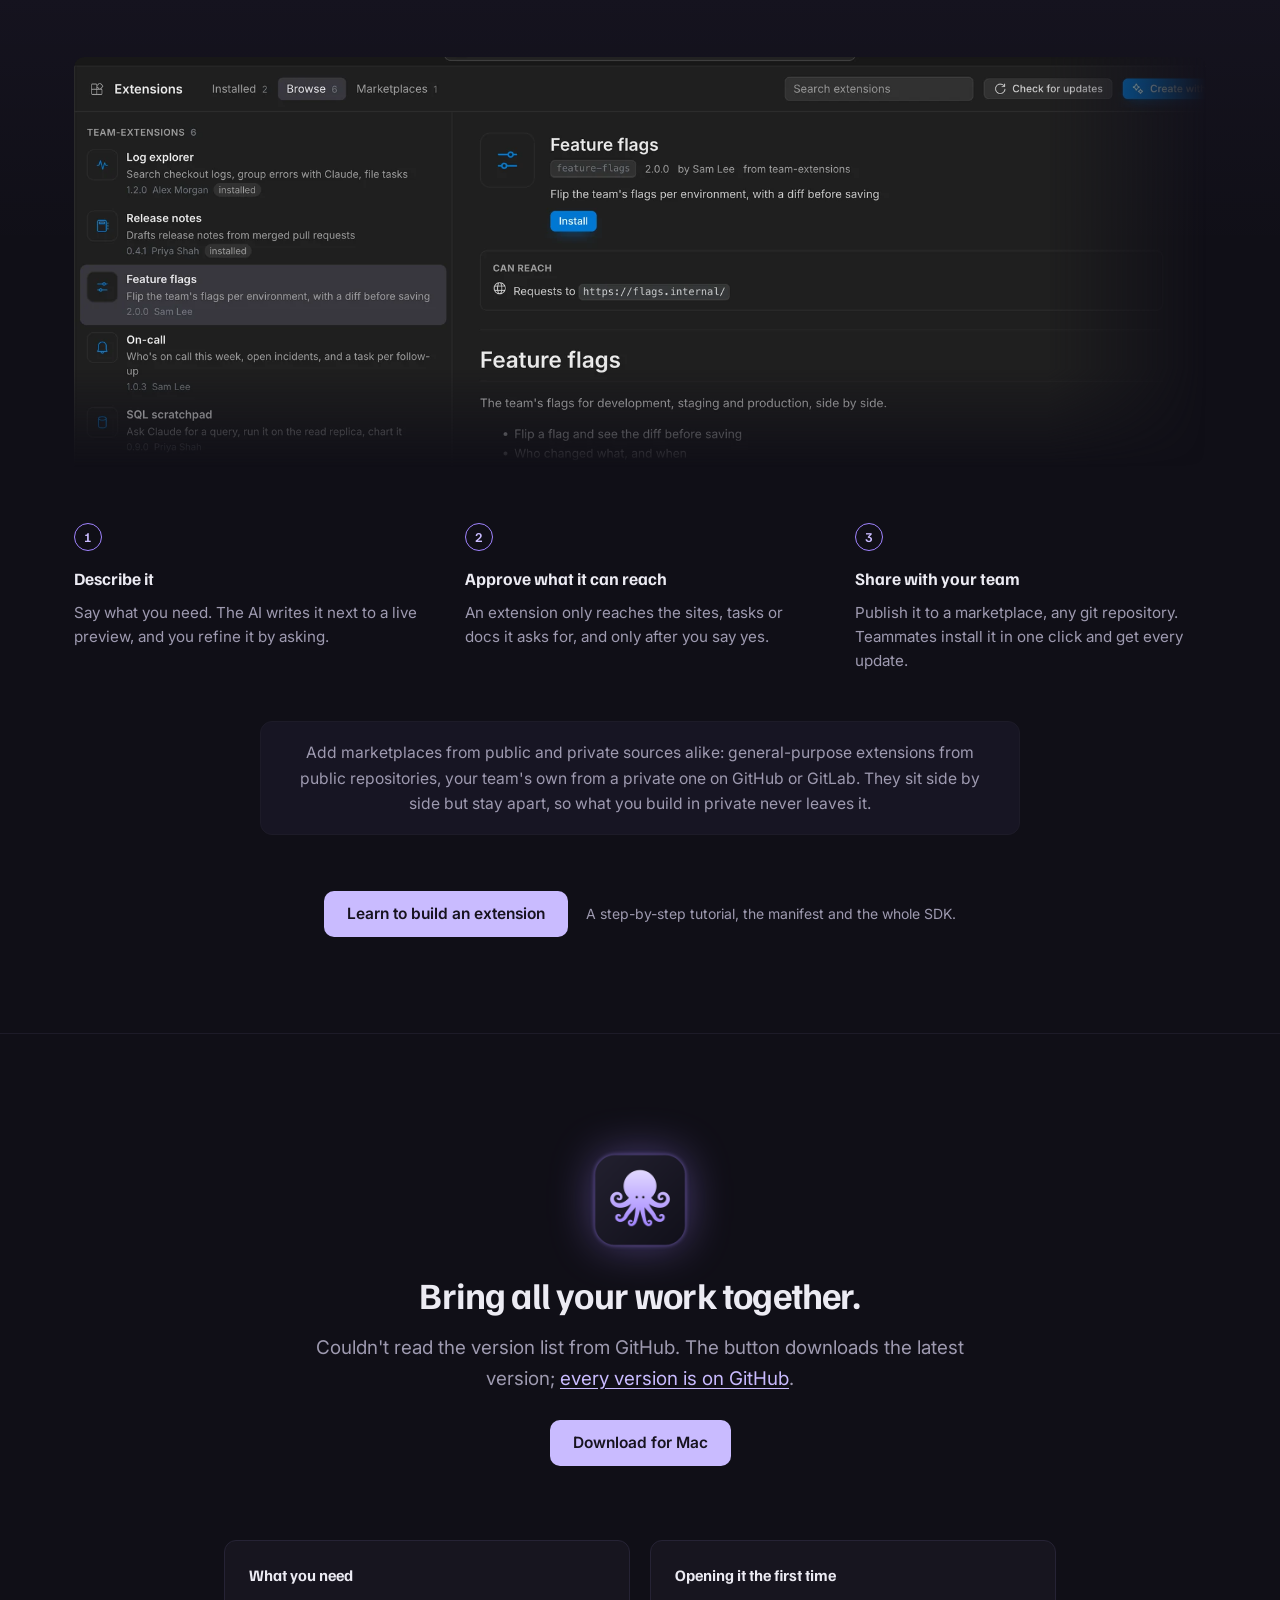
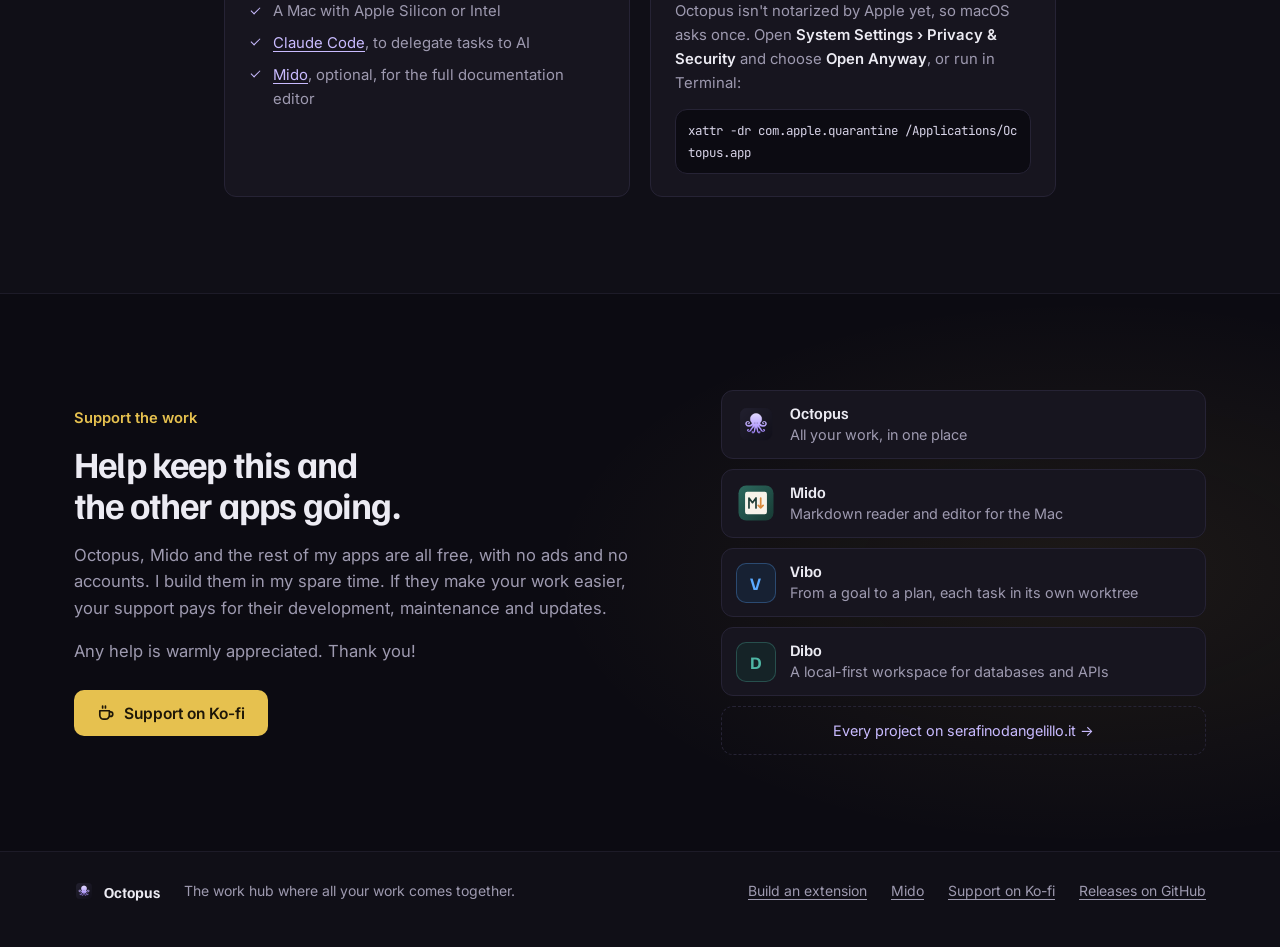
==== commit c5a5630c: "Marketplaces: the guide says how to make one and add it, public or private (git access you already h" ====
--- a/docs/index.html
+++ b/docs/index.html
@@ -50,9 +50,9 @@
   <link rel="preconnect" href="https://fonts.googleapis.com" />
   <link rel="preconnect" href="https://fonts.gstatic.com" crossorigin />
   <link href="https://fonts.googleapis.com/css2?family=Familjen+Grotesk:wght@500;600;700&family=Inter:wght@400;500;600&family=JetBrains+Mono:wght@400&display=swap" rel="stylesheet" />
-  <link rel="stylesheet" href="styles.css?v=3" />
+  <link rel="stylesheet" href="styles.css?v=6" />
   <script src="site-config.js"></script>
-  <script src="app.js?v=3" defer></script>
+  <script src="app.js?v=6" defer></script>
 </head>
 <body>
   <a class="skip" href="#main">Skip to content</a>
@@ -286,9 +286,10 @@
           </li>
           <li>
             <h3>Share with your team</h3>
-            <p>Publish it to your team's marketplace, any git repository. Teammates install it in one click and get every update.</p>
+            <p>Publish it to a marketplace, any git repository. Teammates install it in one click and get every update.</p>
           </li>
         </ol>
+        <p class="ext-markets">Add marketplaces from public and private sources alike: general-purpose extensions from public repositories, your team's own from a private one on GitHub or GitLab. They sit side by side but stay apart, so what you build in private never leaves it.</p>
         <div class="ext-cta">
           <a class="button primary" href="extensions/">Learn to build an extension</a>
           <span class="small">A step-by-step tutorial, the manifest and the whole SDK.</span>
@@ -300,7 +301,7 @@
     <section class="download" id="download">
       <div class="wrap download-card">
         <img src="assets/icon.png" alt="" width="96" height="96" />
-        <h2>Put your work in order.</h2>
+        <h2>Bring all your work together.</h2>
         <p class="lede" data-release-summary>Looking up the latest version…</p>
         <div class="cta">
           <a class="button primary" href="#" data-download-link hidden>
@@ -329,6 +330,10 @@
       <div class="wrap releases-wrap" data-releases-wrap hidden>
         <h3>Earlier versions</h3>
         <ul class="releases" data-releases></ul>
+        <details class="releases-more" data-releases-more hidden>
+          <summary data-releases-more-label>More versions</summary>
+          <ul class="releases" data-releases-more-list></ul>
+        </details>
       </div>
     </section>
 
@@ -361,7 +366,7 @@
   <footer class="foot">
     <div class="wrap foot-row">
       <span class="brand"><img src="assets/icon.png" alt="" width="20" height="20" /> Octopus</span>
-      <span class="small grow">The work hub that keeps your software projects in order.</span>
+      <span class="small grow">The work hub where all your work comes together.</span>
       <a class="small" href="extensions/">Build an extension</a>
       <a class="small" href="https://serafo27.github.io/mido/" rel="noopener">Mido</a>
       <a class="small" href="https://ko-fi.com/heptartle" rel="noopener">Support on Ko-fi</a>
--- a/docs/styles.css
+++ b/docs/styles.css
@@ -183,7 +183,7 @@
 .mido-head > p:last-child { color: var(--fg-muted); font-size: 1.04rem; max-width: 62ch; text-wrap: pretty; }
 .mido-head b { color: var(--fg); }
 .mido-pair { display: flex; align-items: center; gap: 14px; margin-bottom: 4px; }
-.mido-pair img { border-radius: 13px; box-shadow: 0 14px 36px -12px rgba(0, 0, 0, 0.7); }
+.mido-pair img { filter: drop-shadow(0 10px 18px rgba(0, 0, 0, 0.6)); }
 .mido-plus { font: 600 1.4rem var(--font-display); color: var(--fg-faint); }
 .mido .feature-row { grid-template-columns: minmax(0, 5fr) minmax(0, 8fr); }
 .mido-gains { list-style: none; margin: 0; padding: 0; display: grid; gap: 22px; }
@@ -215,6 +215,8 @@
 .ext-steps h3 { font-size: 1.08rem; }
 .ext-steps p { color: var(--fg-muted); font-size: 0.95rem; }
 @media (max-width: 760px) { .ext-steps { grid-template-columns: 1fr; gap: 28px; } }
+/* Public and private marketplaces, under the steps */
+.ext-markets { max-width: 760px; margin: 48px auto 0; padding: 18px 22px; text-align: center; color: var(--fg-muted); font-size: 0.98rem; border: 1px solid var(--line-soft); border-radius: var(--radius); background: rgba(160, 131, 255, 0.05); text-wrap: pretty; }
 
 .code { margin: 48px 0 0; padding: 20px 22px; background: var(--bg-sunk); border: 1px solid var(--line); border-radius: var(--radius); font: 400 0.84rem/1.7 var(--font-mono); color: #d8d4e8; overflow-x: auto; white-space: pre; }
 .code .k { color: var(--lavender); }
@@ -225,7 +227,8 @@
 /* Download */
 .download { padding: 110px 0 96px; border-top: 1px solid var(--line-soft); }
 .download-card { text-align: center; display: grid; justify-items: center; gap: 18px; }
-.download-card img { border-radius: 22px; box-shadow: 0 18px 50px -12px rgba(160, 131, 255, 0.45); }
+/* Like .hero-icon: drop-shadow follows the squircle, not icon.png's transparent margin */
+.download-card img { width: 112px; height: 112px; filter: drop-shadow(0 0 2px rgba(160, 131, 255, 0.6)) drop-shadow(0 0 22px rgba(160, 131, 255, 0.4)); }
 .download-card .cta { margin-top: 8px; }
 
 .download-info { display: grid; grid-template-columns: 1fr 1fr; gap: 20px; max-width: 880px; margin-top: 56px; }
@@ -245,6 +248,13 @@
 .releases li { display: flex; flex-wrap: wrap; gap: 4px 20px; align-items: baseline; padding: 12px 0; border-bottom: 1px solid var(--line); font-size: 0.93rem; }
 .releases b { font-family: var(--font-display); min-width: 64px; }
 .releases .grow { flex: 1; }
+.releases-more[hidden] { display: none; }
+.releases-more summary { cursor: pointer; padding: 12px 0; font-size: 0.93rem; color: var(--fg-muted); list-style: none; display: flex; align-items: center; gap: 8px; }
+.releases-more summary::-webkit-details-marker { display: none; }
+.releases-more summary::before { content: ""; width: 6px; height: 6px; border-right: 1.5px solid currentColor; border-bottom: 1.5px solid currentColor; transform: rotate(-45deg); transition: transform 0.15s; }
+.releases-more[open] summary::before { transform: rotate(45deg); }
+.releases-more summary:hover { color: var(--fg); }
+.releases-more .releases { margin: 0; border-top: 0; }
 @media (max-width: 560px) { .releases li { display: grid; grid-template-columns: auto 1fr auto; } .releases li > a:last-child { grid-column: 1 / -1; } }
 
 /* Footer */
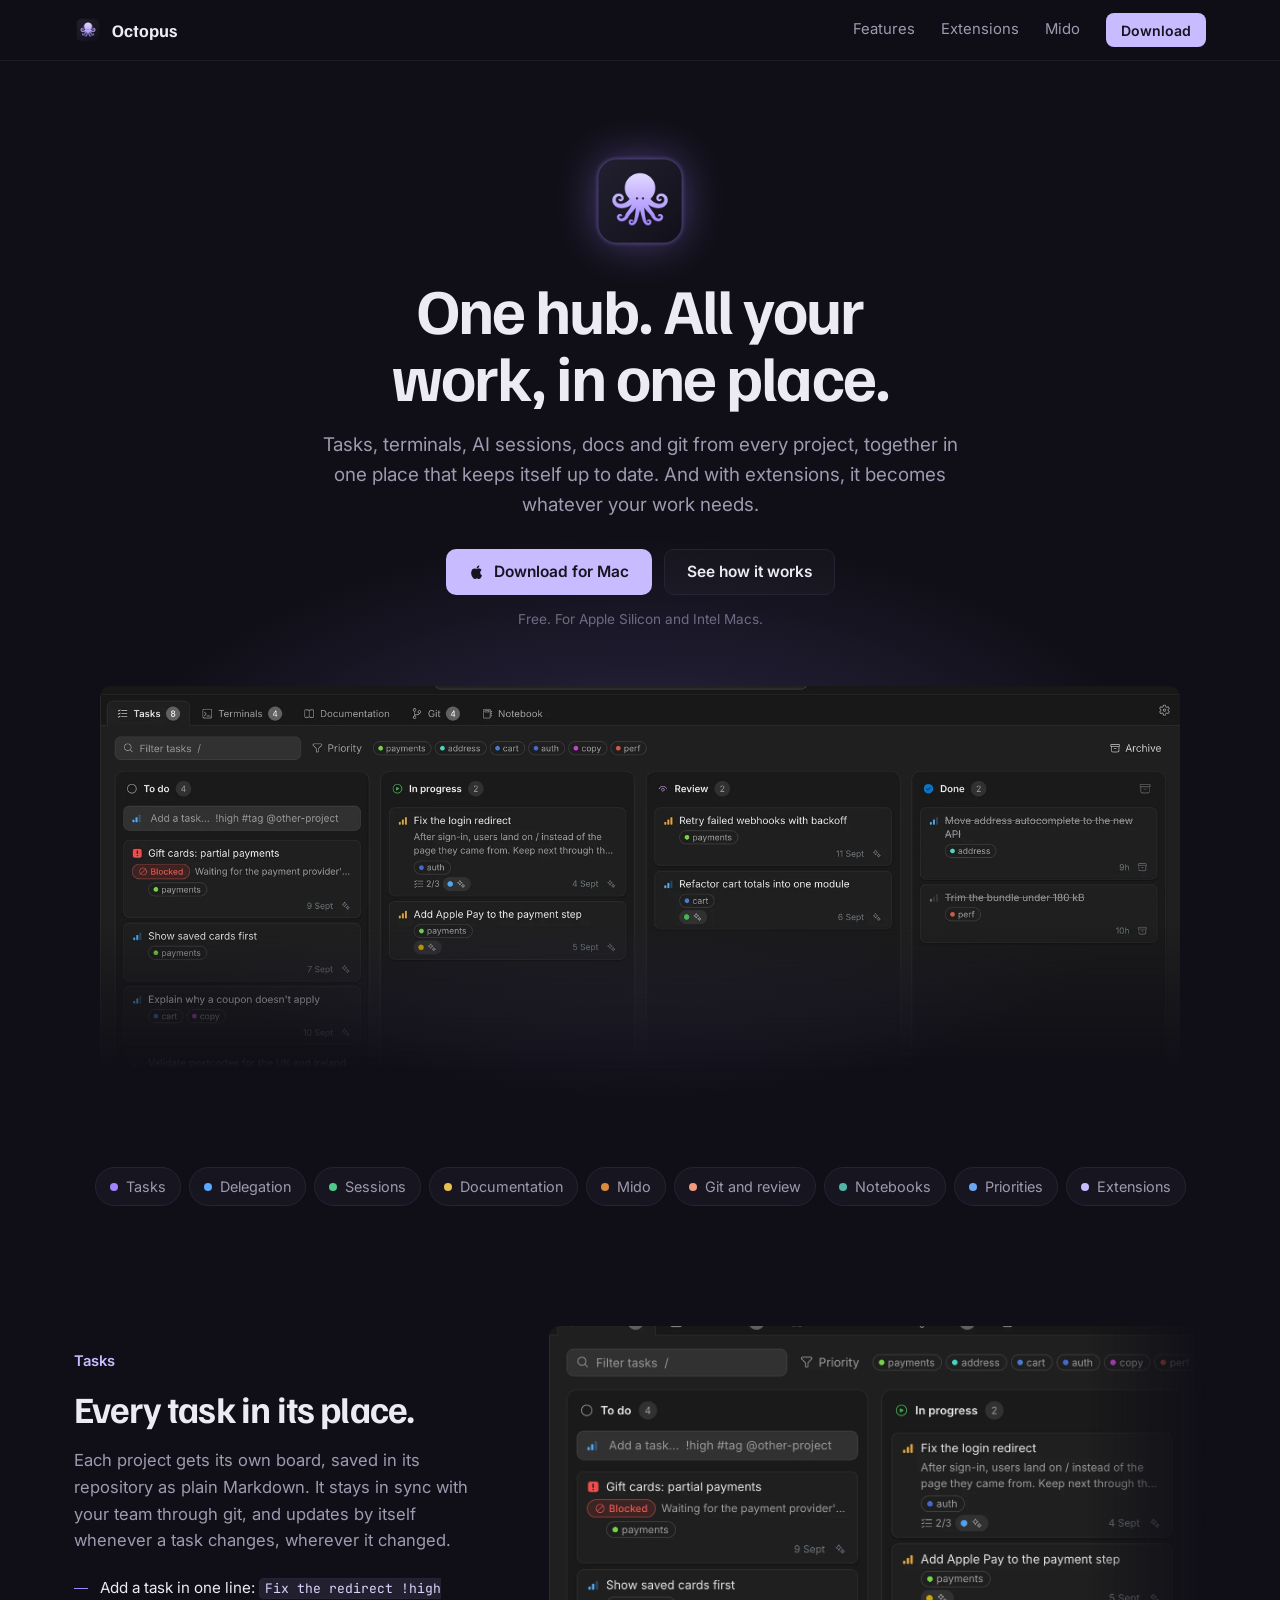
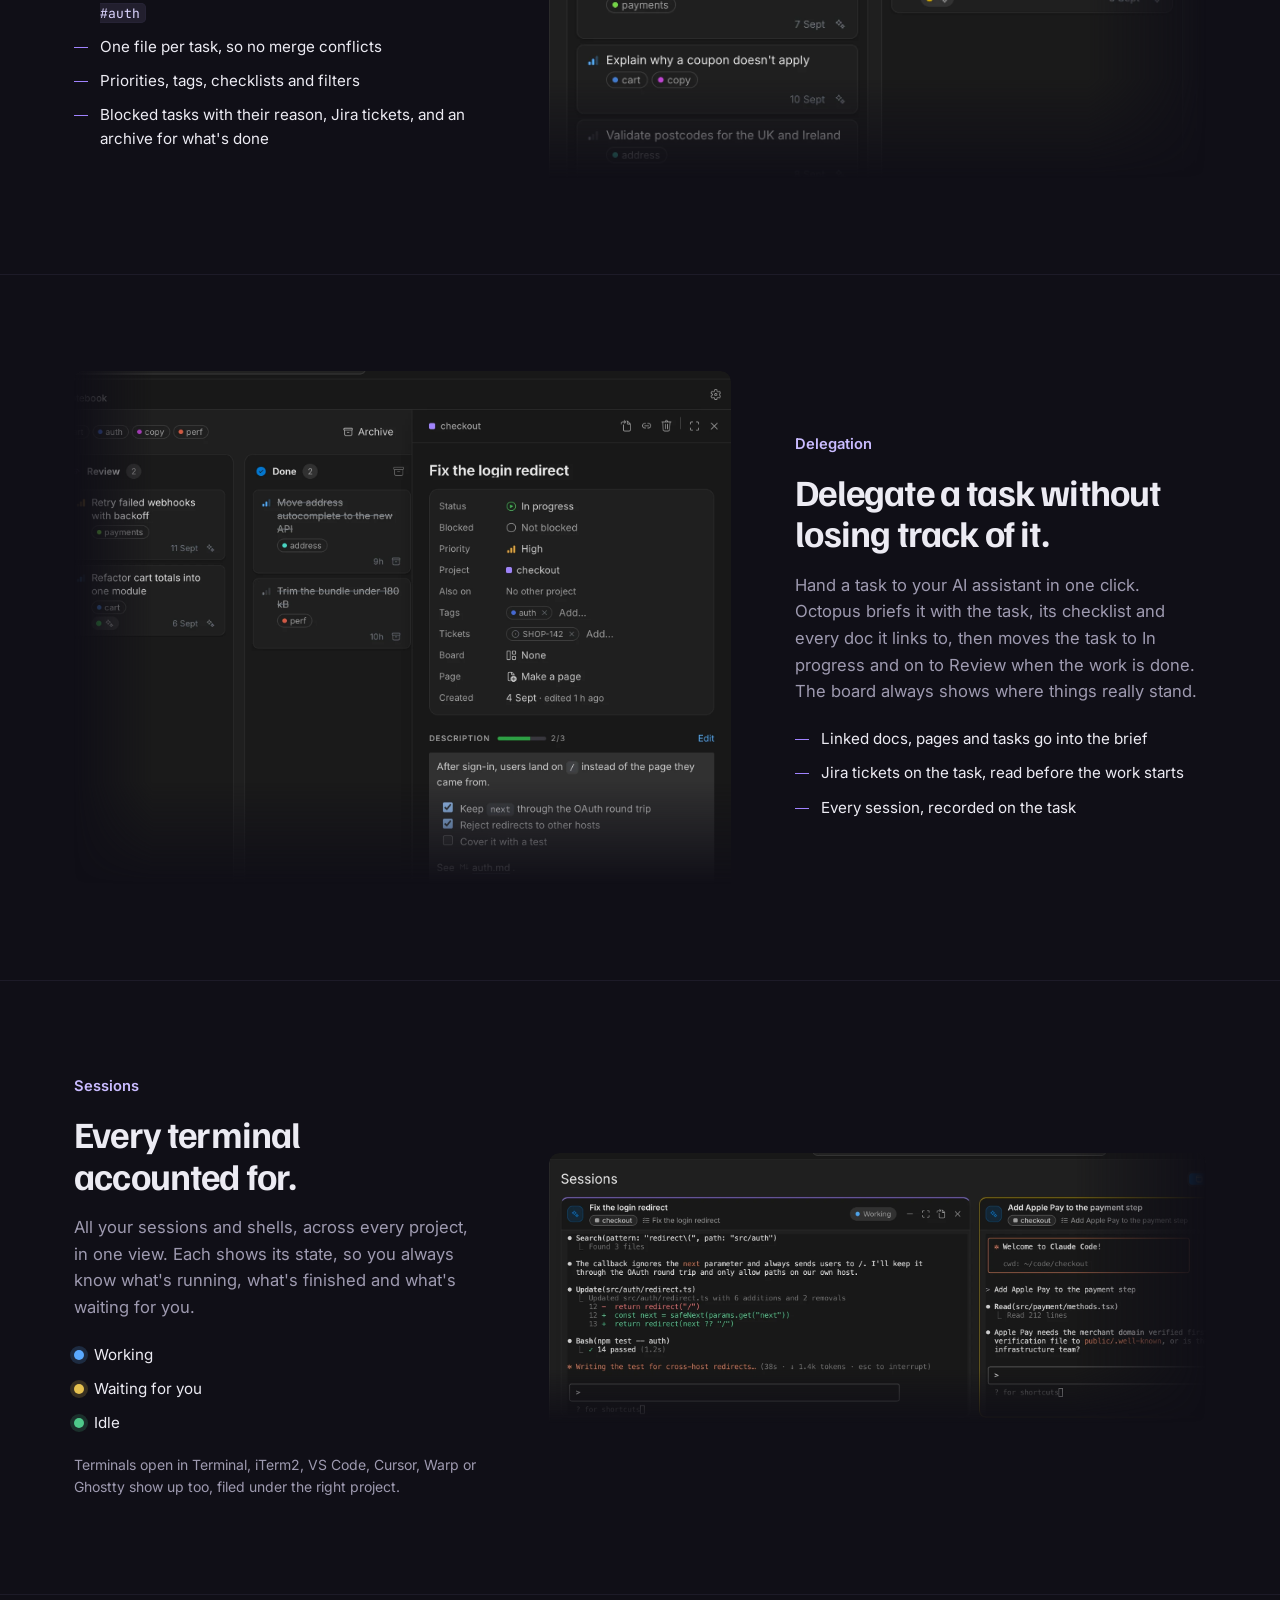
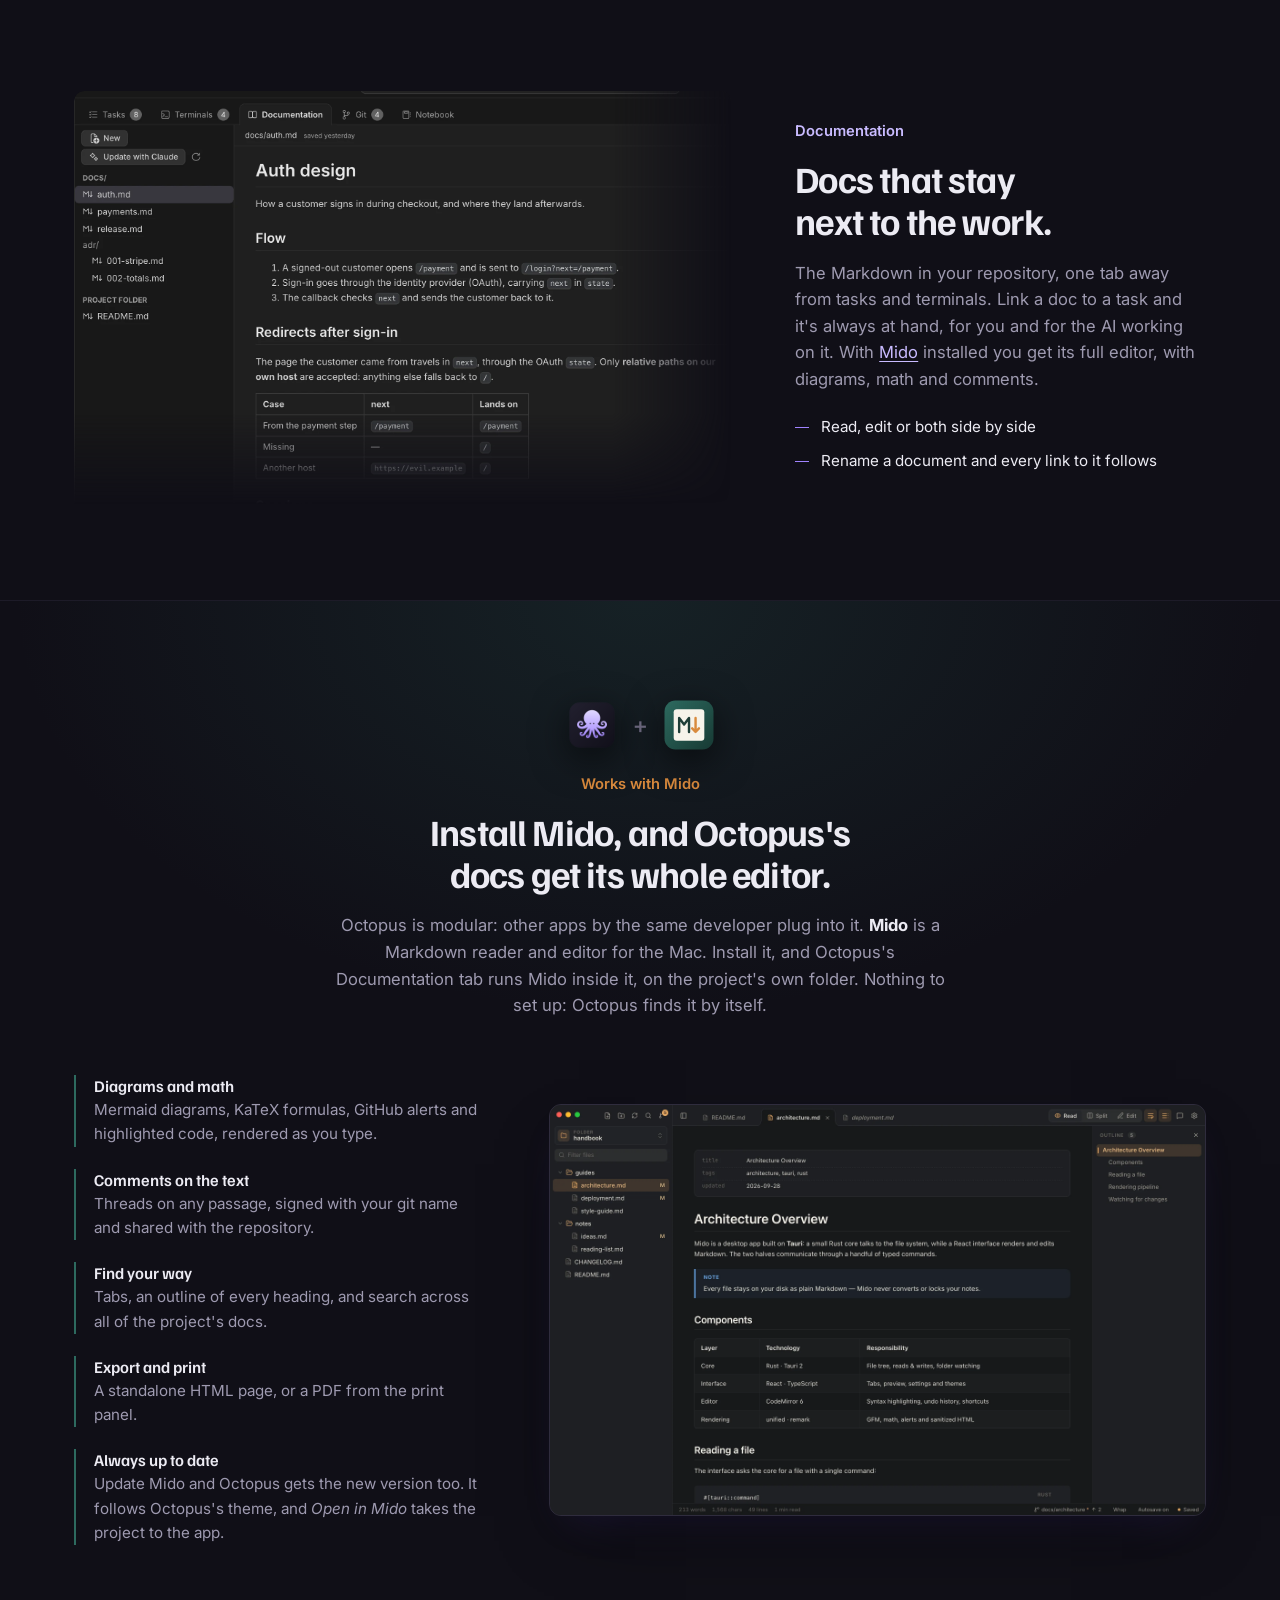
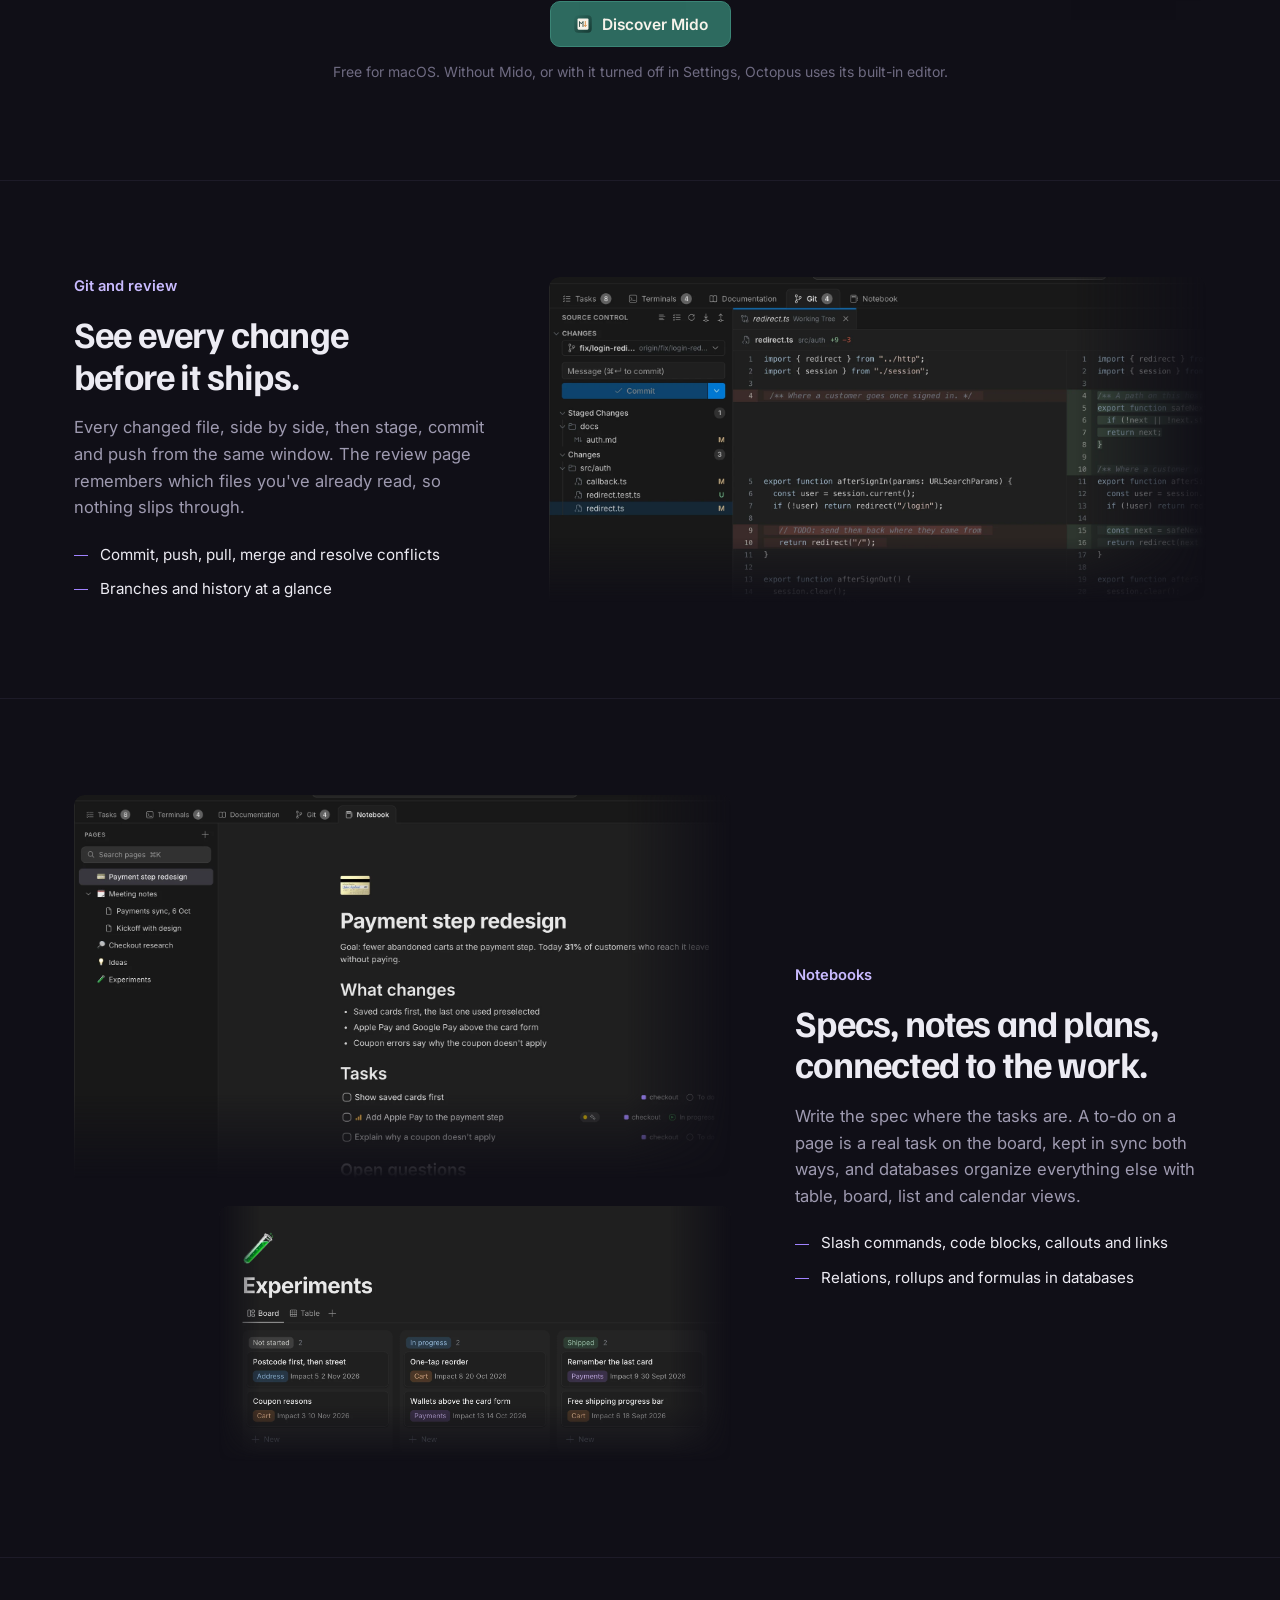
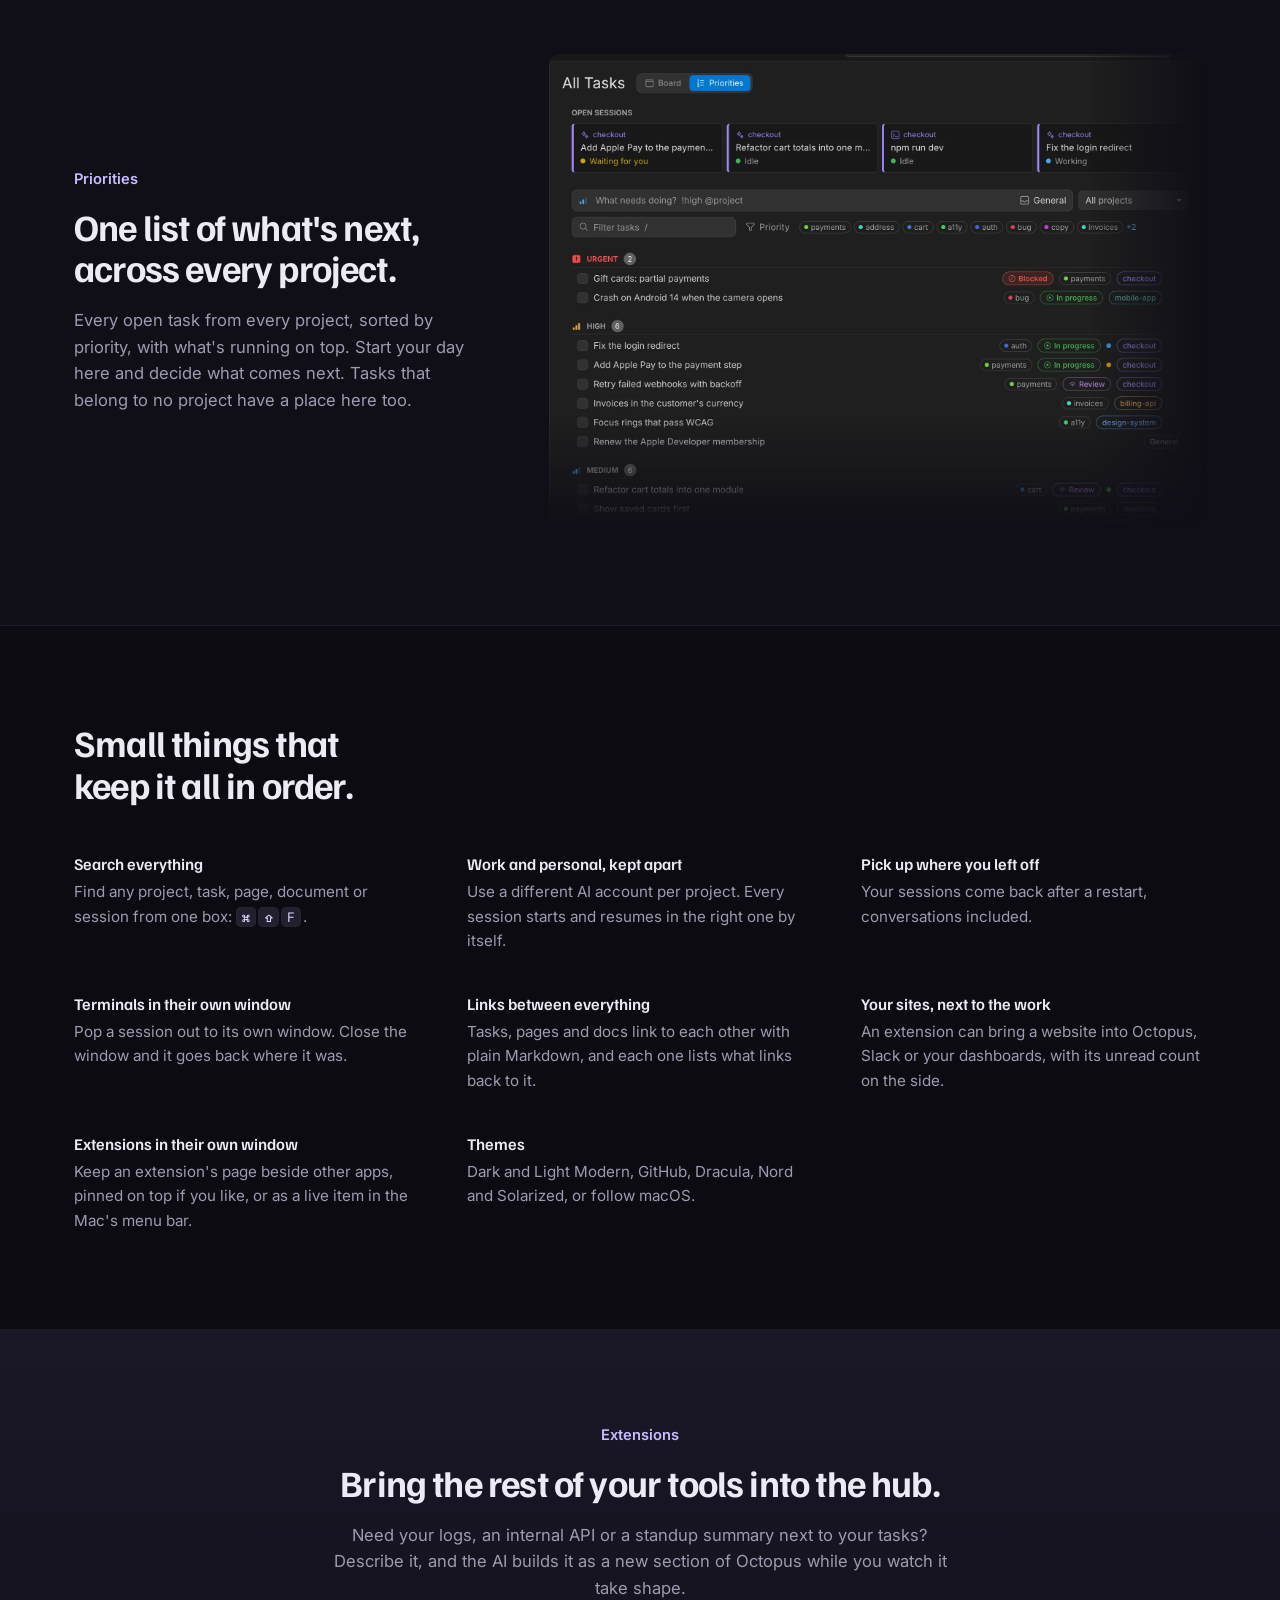
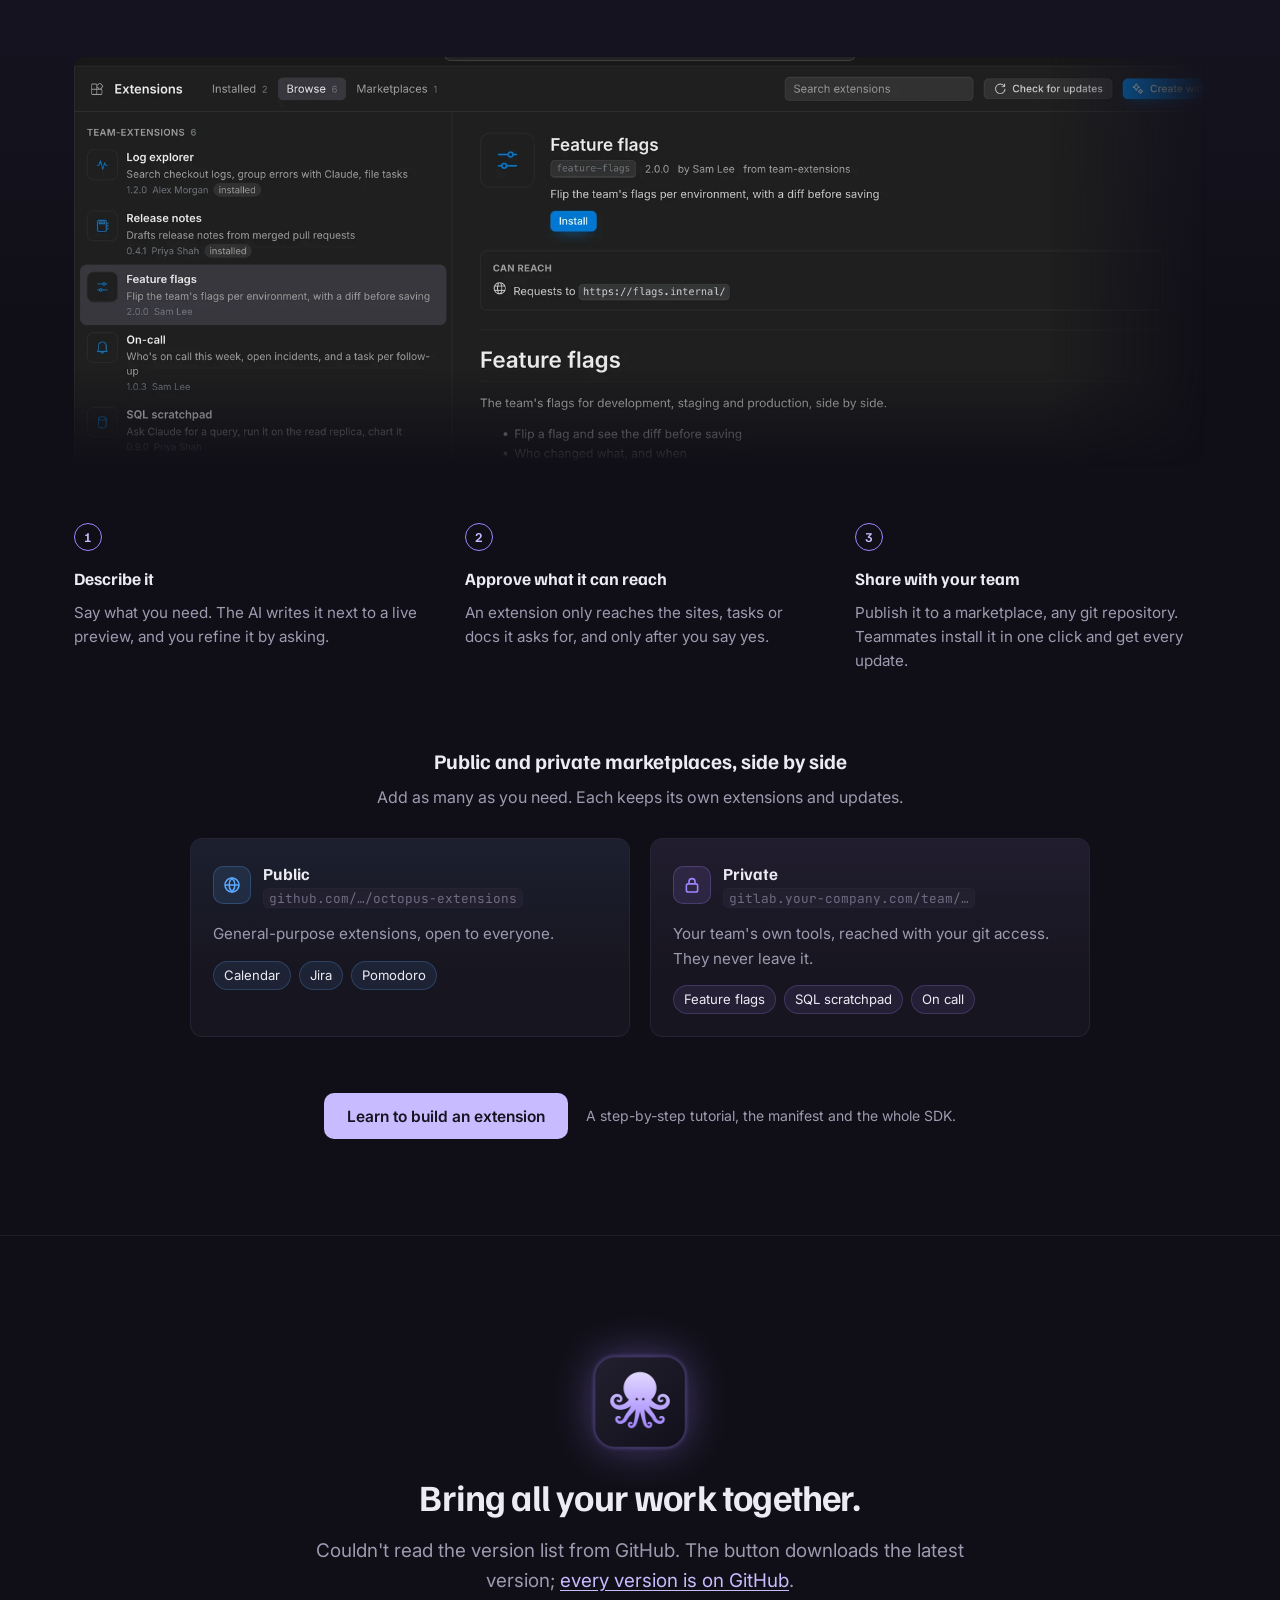
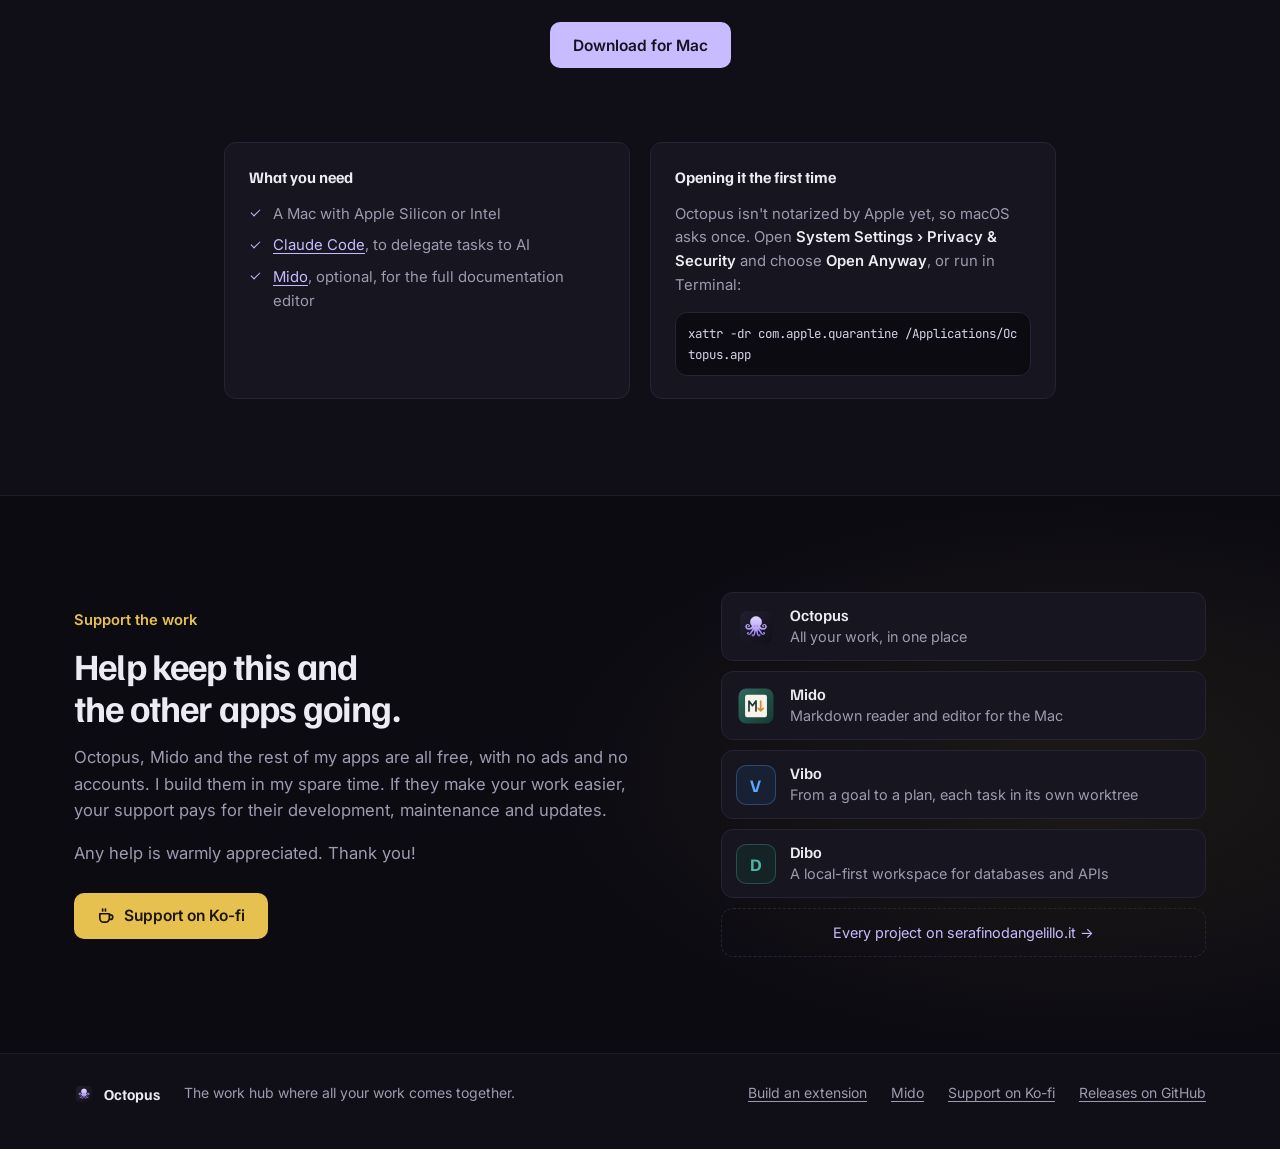
==== commit 65cf23bb: "Home: public and private marketplaces as two cards side by side (where they live, what's in them); a" ====
--- a/docs/index.html
+++ b/docs/index.html
@@ -50,9 +50,9 @@
   <link rel="preconnect" href="https://fonts.googleapis.com" />
   <link rel="preconnect" href="https://fonts.gstatic.com" crossorigin />
   <link href="https://fonts.googleapis.com/css2?family=Familjen+Grotesk:wght@500;600;700&family=Inter:wght@400;500;600&family=JetBrains+Mono:wght@400&display=swap" rel="stylesheet" />
-  <link rel="stylesheet" href="styles.css?v=6" />
+  <link rel="stylesheet" href="styles.css?v=7" />
   <script src="site-config.js"></script>
-  <script src="app.js?v=6" defer></script>
+  <script src="app.js?v=7" defer></script>
 </head>
 <body>
   <a class="skip" href="#main">Skip to content</a>
@@ -289,7 +289,30 @@
             <p>Publish it to a marketplace, any git repository. Teammates install it in one click and get every update.</p>
           </li>
         </ol>
-        <p class="ext-markets">Add marketplaces from public and private sources alike: general-purpose extensions from public repositories, your team's own from a private one on GitHub or GitLab. They sit side by side but stay apart, so what you build in private never leaves it.</p>
+        <div class="markets">
+          <div class="markets-head">
+            <h3>Public and private marketplaces, side by side</h3>
+            <p>Add as many as you need. Each keeps its own extensions and updates.</p>
+          </div>
+          <div class="markets-grid">
+            <div class="market-card public">
+              <div class="market-top">
+                <span class="market-icon"><svg aria-hidden="true" viewBox="0 0 16 16" width="18" height="18"><g fill="none" stroke="currentColor" stroke-width="1.4"><circle cx="8" cy="8" r="6.2"/><path d="M1.8 8h12.4M8 1.8c1.9 2 2.6 4 2.6 6.2S9.9 12.2 8 14.2C6.1 12.2 5.4 10.2 5.4 8S6.1 3.8 8 1.8Z"/></g></svg></span>
+                <div><b>Public</b><code>github.com/…/octopus-extensions</code></div>
+              </div>
+              <p>General-purpose extensions, open to everyone.</p>
+              <ul class="market-chips"><li>Calendar</li><li>Jira</li><li>Pomodoro</li></ul>
+            </div>
+            <div class="market-card private">
+              <div class="market-top">
+                <span class="market-icon"><svg aria-hidden="true" viewBox="0 0 16 16" width="18" height="18"><g fill="none" stroke="currentColor" stroke-width="1.4" stroke-linejoin="round"><rect x="3" y="7" width="10" height="7.2" rx="1.6"/><path d="M5.3 7V5a2.7 2.7 0 0 1 5.4 0v2"/></g></svg></span>
+                <div><b>Private</b><code>gitlab.your-company.com/team/…</code></div>
+              </div>
+              <p>Your team's own tools, reached with your git access. They never leave it.</p>
+              <ul class="market-chips"><li>Feature flags</li><li>SQL scratchpad</li><li>On call</li></ul>
+            </div>
+          </div>
+        </div>
         <div class="ext-cta">
           <a class="button primary" href="extensions/">Learn to build an extension</a>
           <span class="small">A step-by-step tutorial, the manifest and the whole SDK.</span>
@@ -378,5 +401,6 @@
     <img alt="" />
     <button type="button" class="lightbox-close" aria-label="Close">×</button>
   </dialog>
+  <script src="to-top.js?v=7" defer></script>
 </body>
 </html>
--- a/docs/styles.css
+++ b/docs/styles.css
@@ -215,8 +215,28 @@
 .ext-steps h3 { font-size: 1.08rem; }
 .ext-steps p { color: var(--fg-muted); font-size: 0.95rem; }
 @media (max-width: 760px) { .ext-steps { grid-template-columns: 1fr; gap: 28px; } }
-/* Public and private marketplaces, under the steps */
-.ext-markets { max-width: 760px; margin: 48px auto 0; padding: 18px 22px; text-align: center; color: var(--fg-muted); font-size: 0.98rem; border: 1px solid var(--line-soft); border-radius: var(--radius); background: rgba(160, 131, 255, 0.05); text-wrap: pretty; }
+/* Public and private marketplaces, under the steps: a card each */
+.markets { margin-top: 72px; display: grid; gap: 28px; }
+.markets-head { text-align: center; display: grid; gap: 6px; }
+.markets-head h3 { font-size: 1.3rem; }
+.markets-head p { color: var(--fg-muted); }
+.markets-grid { display: grid; grid-template-columns: 1fr 1fr; gap: 20px; max-width: 900px; width: 100%; margin: 0 auto; }
+@media (max-width: 760px) { .markets-grid { grid-template-columns: 1fr; } }
+.market-card { --tint: 90, 169, 255; display: grid; gap: 14px; align-content: start; padding: 22px; border-radius: var(--radius); border: 1px solid var(--line); background: linear-gradient(180deg, rgba(var(--tint), 0.07), transparent 70%), var(--bg-raised); }
+.market-card.private { --tint: 160, 131, 255; }
+.market-top { display: flex; align-items: center; gap: 12px; }
+.market-top b { display: block; font-family: var(--font-display); font-size: 1.05rem; }
+.market-top code { display: block; font: 0.8rem var(--font-mono); color: var(--fg-faint); overflow-wrap: anywhere; }
+.market-icon { flex: none; width: 38px; height: 38px; display: grid; place-items: center; border-radius: 10px; color: rgb(var(--tint)); background: rgba(var(--tint), 0.12); border: 1px solid rgba(var(--tint), 0.25); }
+.market-card > p { color: var(--fg-muted); font-size: 0.95rem; }
+.market-chips { list-style: none; margin: 0; padding: 0; display: flex; flex-wrap: wrap; gap: 8px; }
+.market-chips li { font-size: 0.82rem; padding: 3px 10px; border-radius: 999px; color: var(--fg); background: rgba(var(--tint), 0.1); border: 1px solid rgba(var(--tint), 0.22); }
+
+/* Back to top: shown once the page is scrolled (to-top.js) */
+.to-top { position: fixed; right: 24px; bottom: 24px; z-index: 20; width: 44px; height: 44px; display: grid; place-items: center; border-radius: 50%; border: 1px solid var(--line); background: rgba(23, 21, 31, 0.85); backdrop-filter: blur(10px); -webkit-backdrop-filter: blur(10px); color: var(--fg); cursor: pointer; box-shadow: 0 10px 30px -10px rgba(0, 0, 0, 0.8); opacity: 0; transform: translateY(8px); pointer-events: none; transition: opacity 0.2s, transform 0.2s, border-color 0.2s, color 0.2s; }
+.to-top.shown { opacity: 1; transform: none; pointer-events: auto; }
+.to-top:hover { border-color: var(--lavender-deep); color: var(--lavender); }
+@media (max-width: 600px) { .to-top { right: 16px; bottom: 16px; } }
 
 .code { margin: 48px 0 0; padding: 20px 22px; background: var(--bg-sunk); border: 1px solid var(--line); border-radius: var(--radius); font: 400 0.84rem/1.7 var(--font-mono); color: #d8d4e8; overflow-x: auto; white-space: pre; }
 .code .k { color: var(--lavender); }
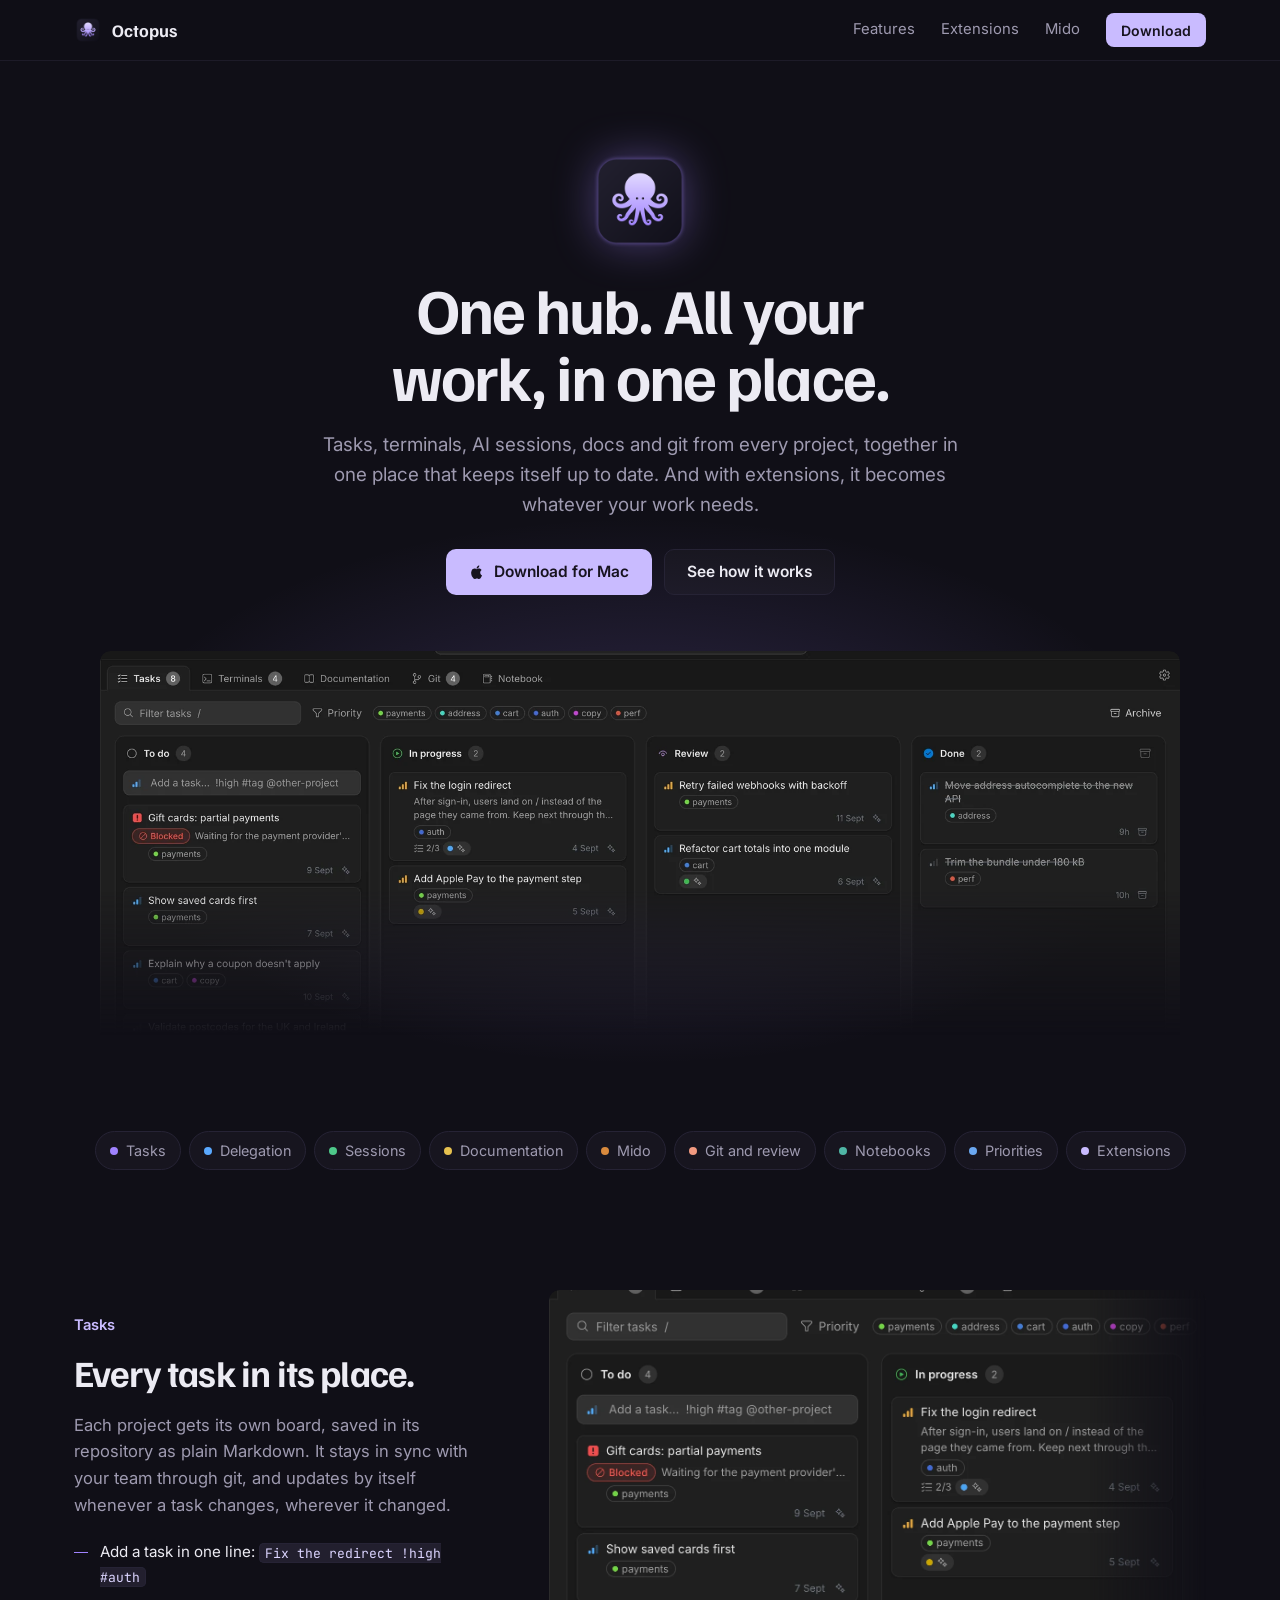
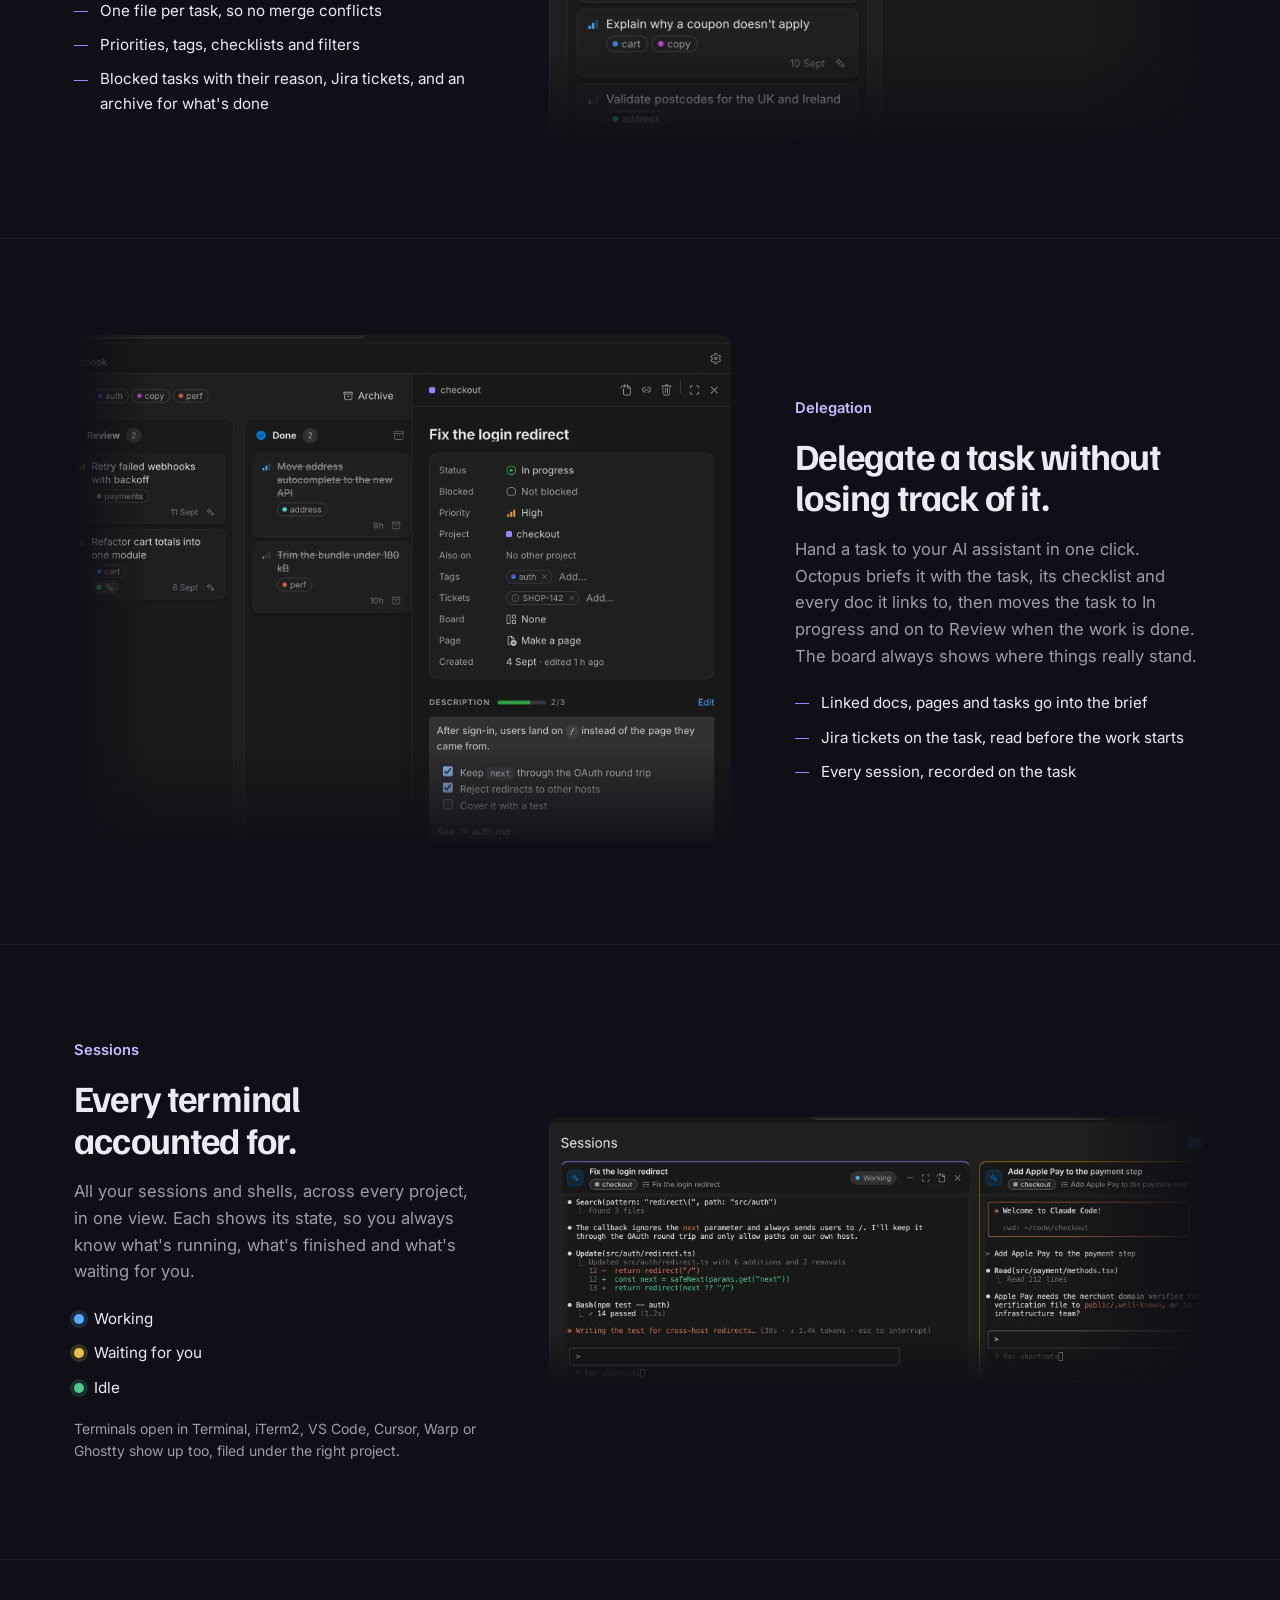
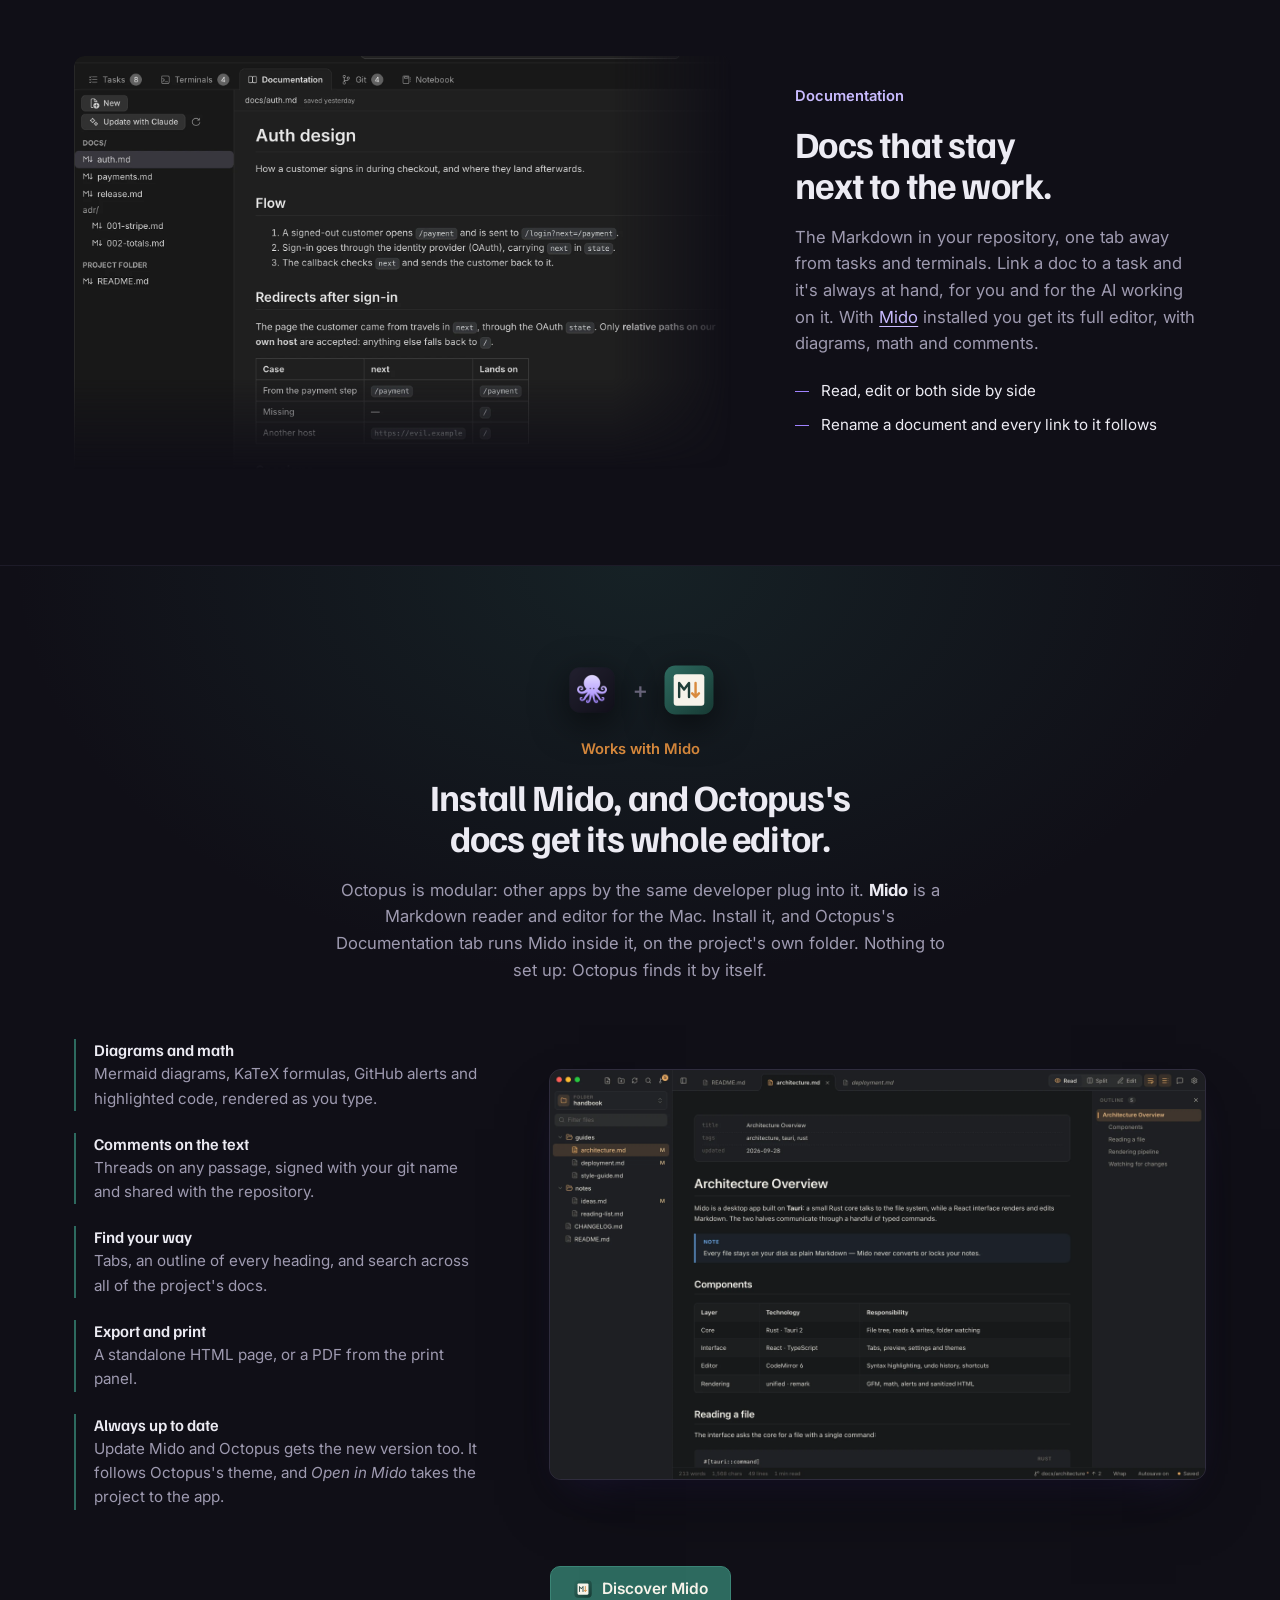
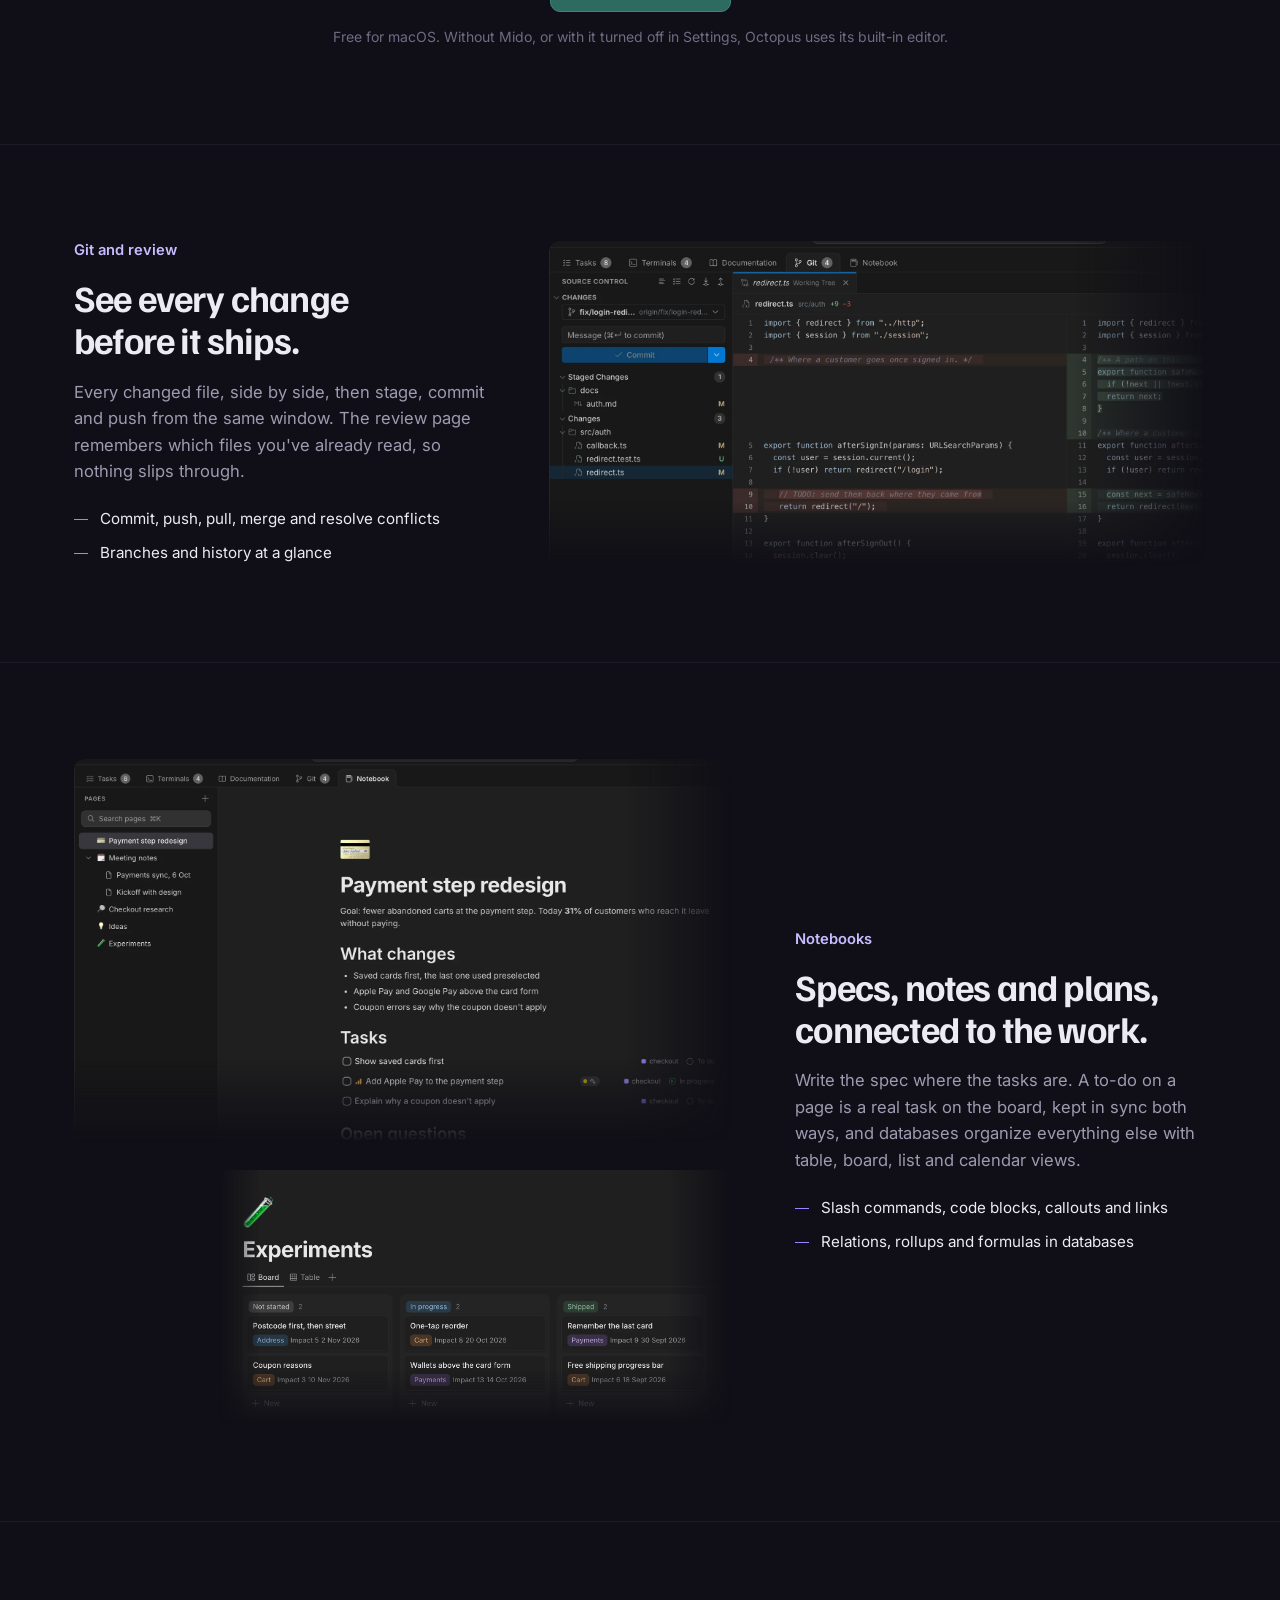
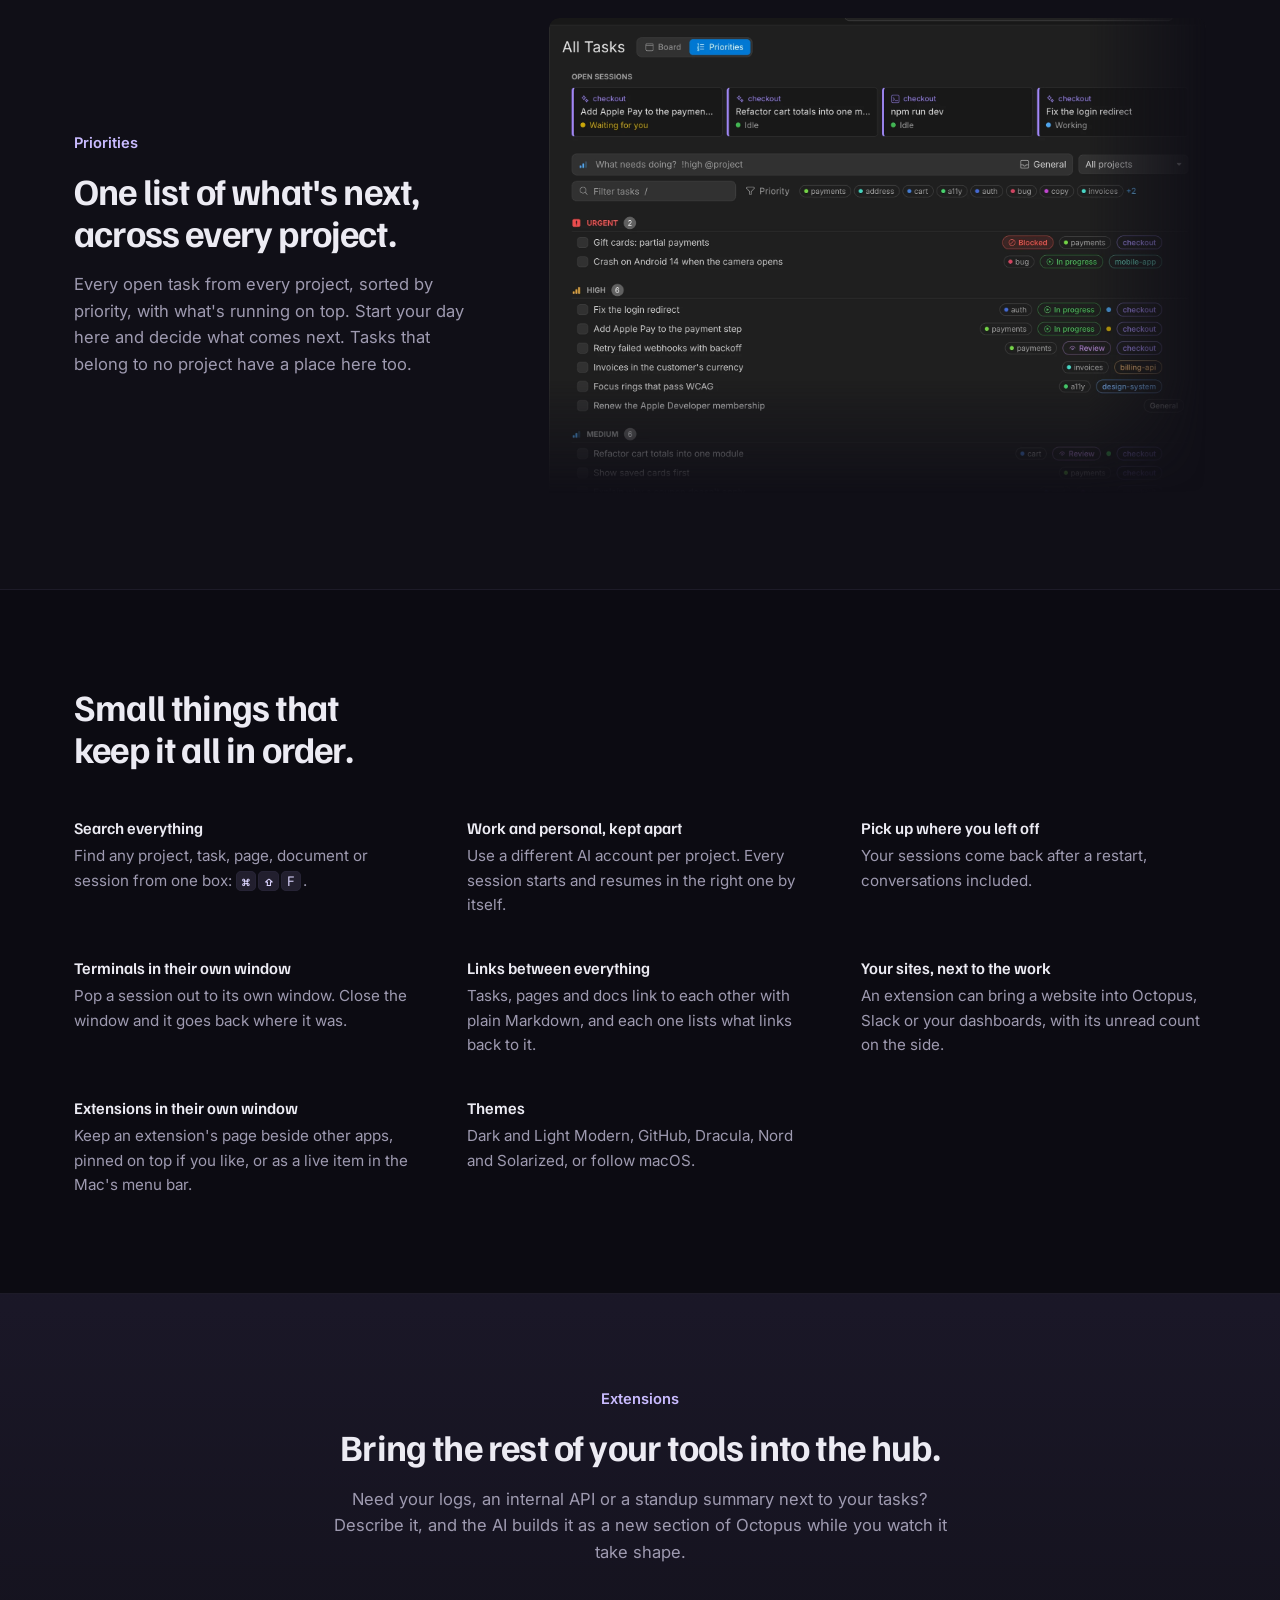
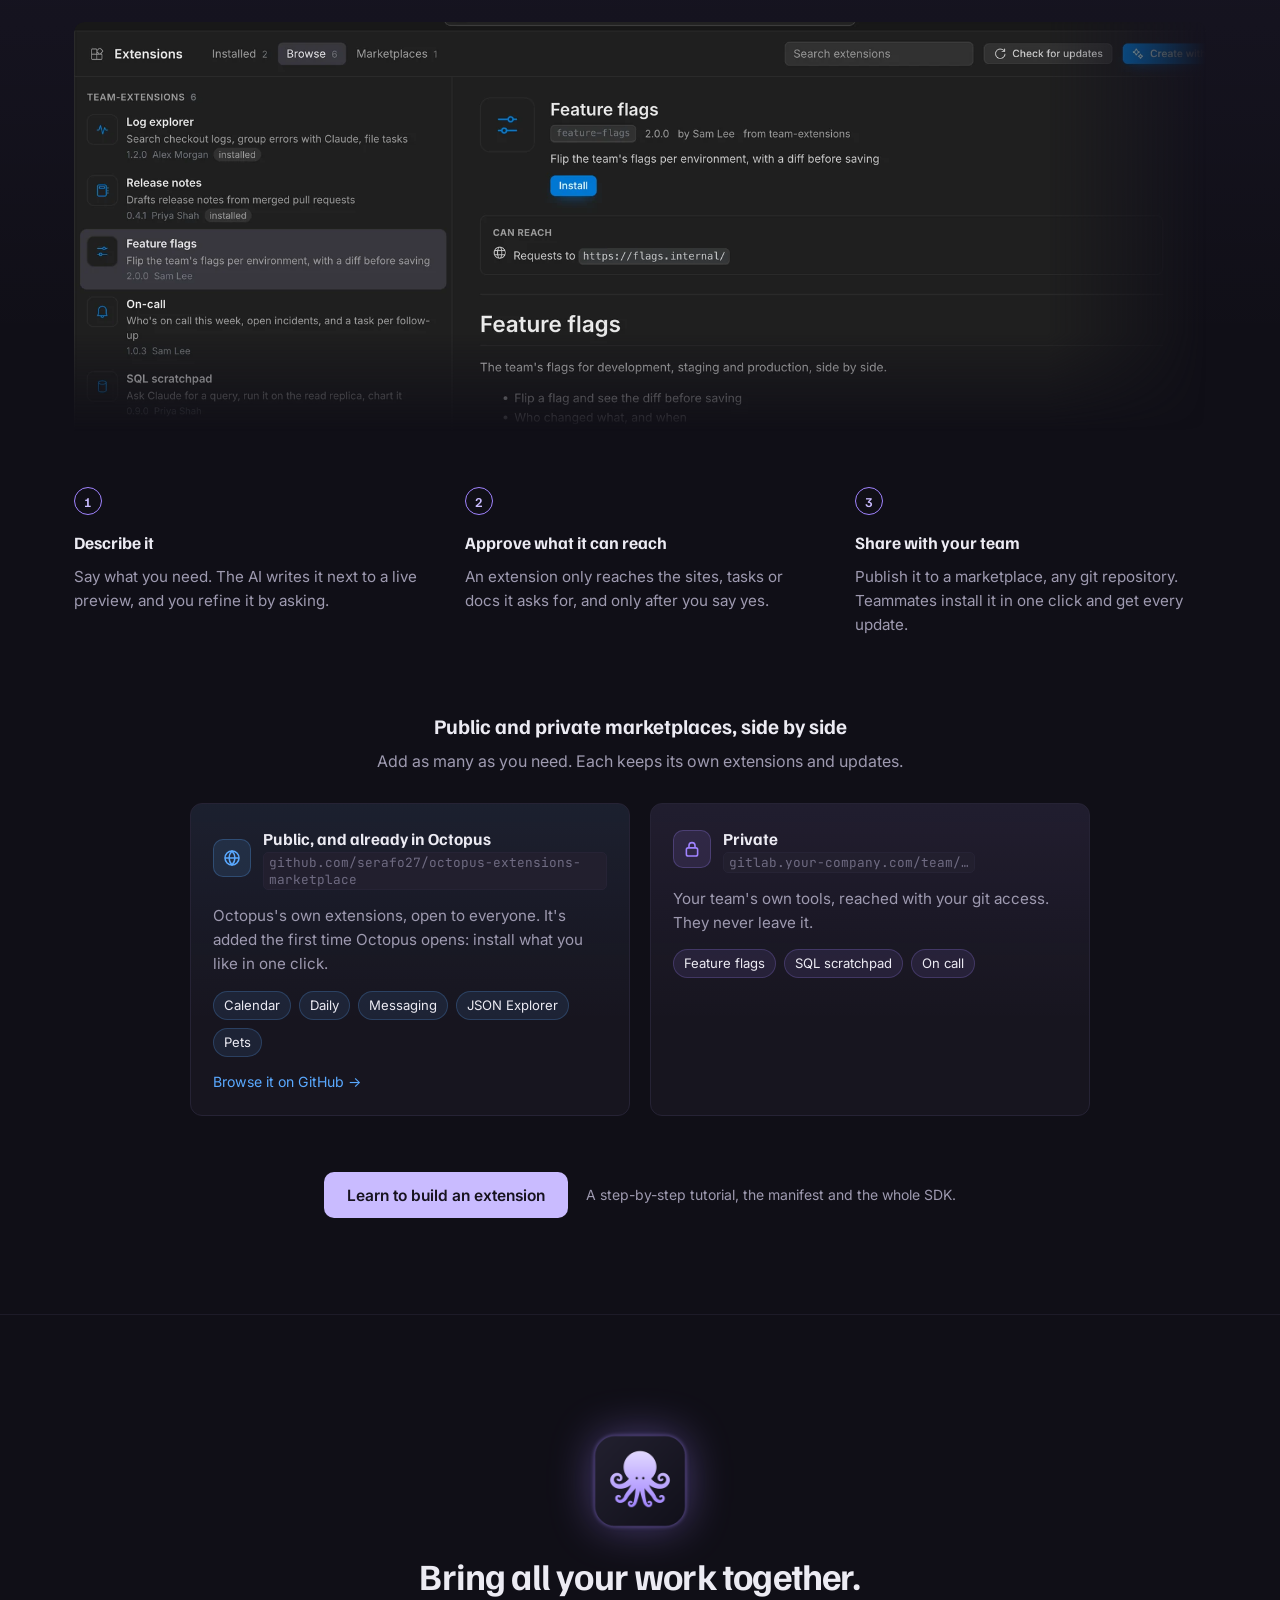
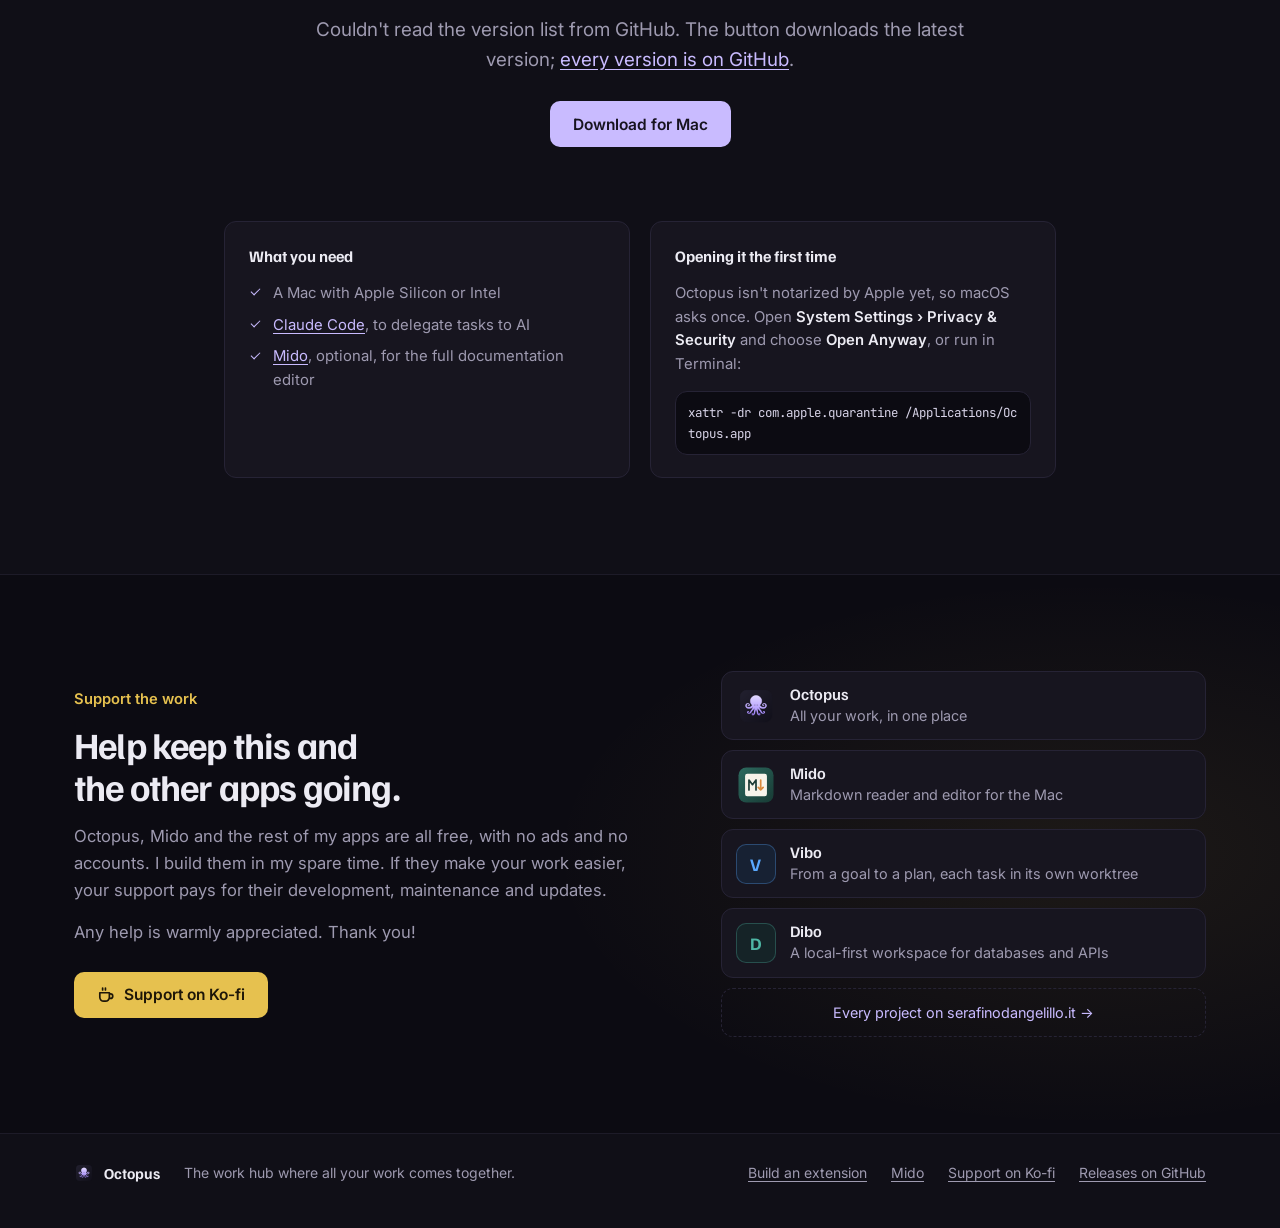
==== commit a4ba8e6b: "Merge branch 'home/public-marketplace': no version line on the home, Octopus's public marketplace fe" ====
--- a/docs/index.html
+++ b/docs/index.html
@@ -50,9 +50,9 @@
   <link rel="preconnect" href="https://fonts.googleapis.com" />
   <link rel="preconnect" href="https://fonts.gstatic.com" crossorigin />
   <link href="https://fonts.googleapis.com/css2?family=Familjen+Grotesk:wght@500;600;700&family=Inter:wght@400;500;600&family=JetBrains+Mono:wght@400&display=swap" rel="stylesheet" />
-  <link rel="stylesheet" href="styles.css?v=7" />
+  <link rel="stylesheet" href="styles.css?v=8" />
   <script src="site-config.js"></script>
-  <script src="app.js?v=7" defer></script>
+  <script src="app.js?v=8" defer></script>
 </head>
 <body>
   <a class="skip" href="#main">Skip to content</a>
@@ -86,7 +86,6 @@
           </a>
           <a class="button ghost" href="#features">See how it works</a>
         </div>
-        <p class="cta-note" data-download-note>Free. For Apple Silicon and Intel Macs.</p>
       </div>
       <div class="wrap wrap-wide">
         <figure class="shot crop shot-hero" style="--fb:62%"><img src="assets/screens/hero-board.webp" width="1800" height="641" data-full="assets/screens/board.webp" alt="The checkout project's task board: To do, In progress, Review and Done, with priorities, tags and the sessions working on each task." fetchpriority="high" /></figure>
@@ -295,14 +294,15 @@
             <p>Add as many as you need. Each keeps its own extensions and updates.</p>
           </div>
           <div class="markets-grid">
-            <div class="market-card public">
+            <a class="market-card public" href="https://github.com/serafo27/octopus-extensions-marketplace">
               <div class="market-top">
                 <span class="market-icon"><svg aria-hidden="true" viewBox="0 0 16 16" width="18" height="18"><g fill="none" stroke="currentColor" stroke-width="1.4"><circle cx="8" cy="8" r="6.2"/><path d="M1.8 8h12.4M8 1.8c1.9 2 2.6 4 2.6 6.2S9.9 12.2 8 14.2C6.1 12.2 5.4 10.2 5.4 8S6.1 3.8 8 1.8Z"/></g></svg></span>
-                <div><b>Public</b><code>github.com/…/octopus-extensions</code></div>
+                <div><b>Public, and already in Octopus</b><code>github.com/serafo27/octopus-extensions-marketplace</code></div>
               </div>
-              <p>General-purpose extensions, open to everyone.</p>
-              <ul class="market-chips"><li>Calendar</li><li>Jira</li><li>Pomodoro</li></ul>
-            </div>
+              <p>Octopus's own extensions, open to everyone. It's added the first time Octopus opens: install what you like in one click.</p>
+              <ul class="market-chips"><li>Calendar</li><li>Daily</li><li>Messaging</li><li>JSON Explorer</li><li>Pets</li></ul>
+              <span class="market-link">Browse it on GitHub &rarr;</span>
+            </a>
             <div class="market-card private">
               <div class="market-top">
                 <span class="market-icon"><svg aria-hidden="true" viewBox="0 0 16 16" width="18" height="18"><g fill="none" stroke="currentColor" stroke-width="1.4" stroke-linejoin="round"><rect x="3" y="7" width="10" height="7.2" rx="1.6"/><path d="M5.3 7V5a2.7 2.7 0 0 1 5.4 0v2"/></g></svg></span>
--- a/docs/styles.css
+++ b/docs/styles.css
@@ -98,7 +98,6 @@
 h1 { font-size: clamp(2.3rem, 5.2vw, 4rem); line-height: 1.04; letter-spacing: -0.03em; font-weight: 700; max-width: 21ch; text-wrap: balance; }
 .lede { font-size: 1.18rem; color: var(--fg-muted); max-width: 54ch; text-wrap: pretty; }
 .cta { display: flex; flex-wrap: wrap; gap: 12px; justify-content: center; margin-top: 6px; }
-.cta-note { font-size: 0.85rem; color: var(--fg-faint); margin-top: -8px; }
 @media (max-width: 600px) { .hero { padding-top: 56px; } .lede { font-size: 1.05rem; } }
 
 /* Screenshots: the app's window, its traffic lights drawn over the title bar's empty corner */
@@ -230,6 +229,9 @@
 .market-icon { flex: none; width: 38px; height: 38px; display: grid; place-items: center; border-radius: 10px; color: rgb(var(--tint)); background: rgba(var(--tint), 0.12); border: 1px solid rgba(var(--tint), 0.25); }
 .market-card > p { color: var(--fg-muted); font-size: 0.95rem; }
 .market-chips { list-style: none; margin: 0; padding: 0; display: flex; flex-wrap: wrap; gap: 8px; }
+.market-card[href] { color: inherit; text-decoration: none; transition: border-color 0.2s, transform 0.2s; }
+.market-card[href]:hover { border-color: rgba(var(--tint), 0.45); transform: translateY(-2px); }
+.market-link { font-size: 0.88rem; color: rgb(var(--tint)); }
 .market-chips li { font-size: 0.82rem; padding: 3px 10px; border-radius: 999px; color: var(--fg); background: rgba(var(--tint), 0.1); border: 1px solid rgba(var(--tint), 0.22); }
 
 /* Back to top: shown once the page is scrolled (to-top.js) */
